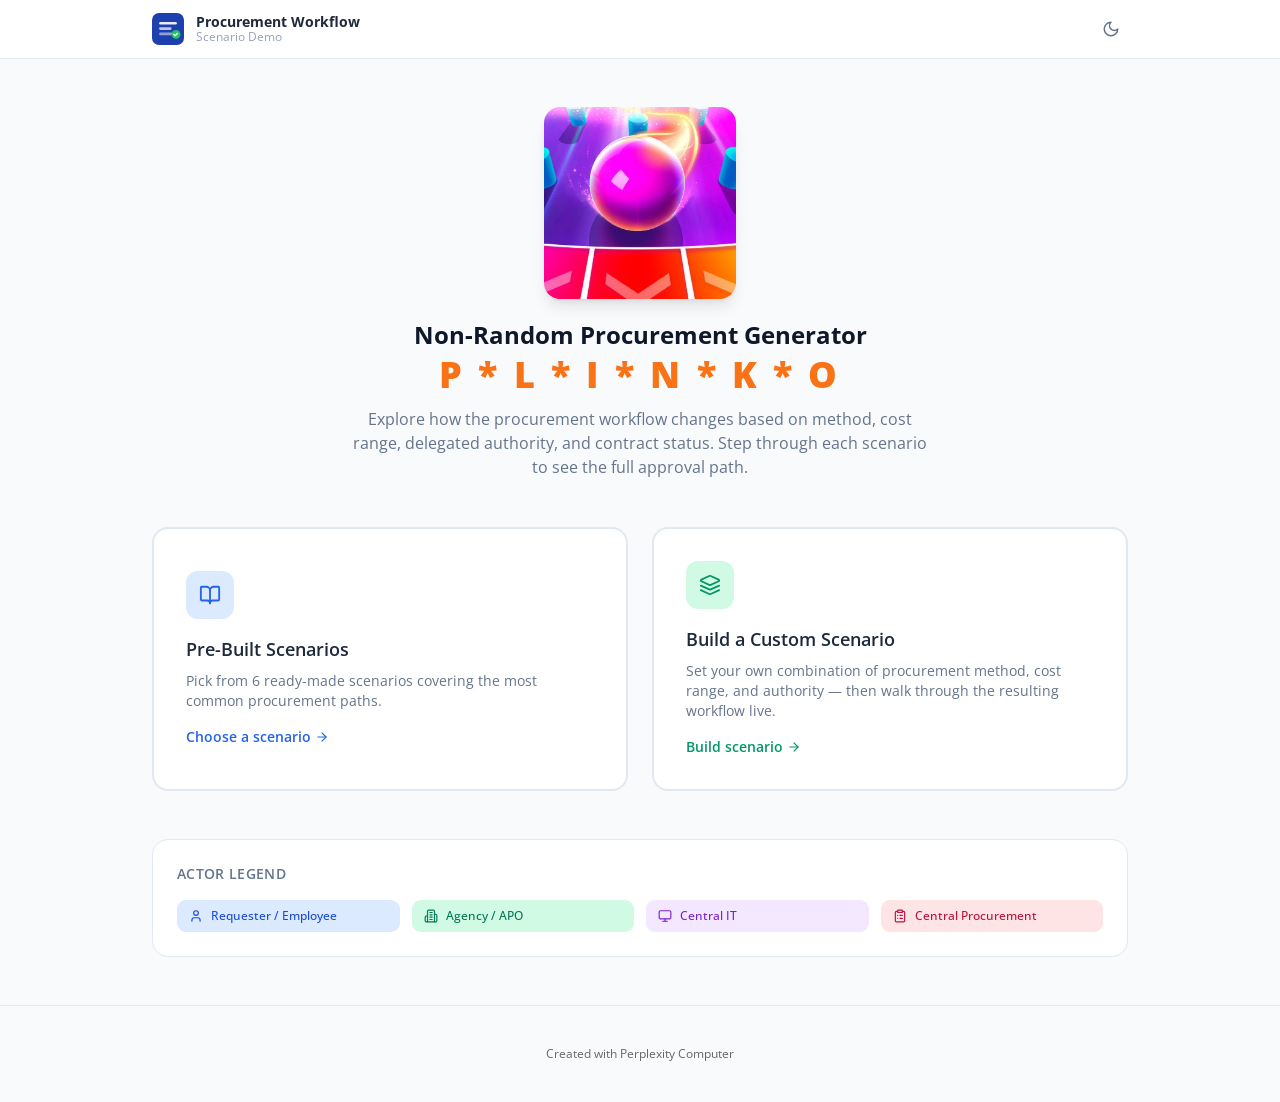
==== index.html @ 12ad8170 "Add files via upload" ====
<!DOCTYPE html>
<html lang="en">
  <head>
    <!--
       ______                            __
      / ____/___  ____ ___  ____  __  __/ /____  _____
     / /   / __ \/ __ `__ \/ __ \/ / / / __/ _ \/ ___/
    / /___/ /_/ / / / / / / /_/ / /_/ / /_/  __/ /
    \____/\____/_/ /_/ /_/ .___/\__,_/\__/\___/_/
                        /_/
            Created with Perplexity Computer
            https://www.perplexity.ai/computer
    -->
    <meta name="generator" content="Perplexity Computer">
    <meta name="author" content="Perplexity Computer">
    <meta property="og:see_also" content="https://www.perplexity.ai/computer">
    <link rel="author" href="https://www.perplexity.ai/computer">
    <meta charset="UTF-8" />
    <meta name="viewport" content="width=device-width, initial-scale=1.0, maximum-scale=1" />
    <link rel="icon" type="image/png" href="/favicon.png" />
    <link rel="preconnect" href="https://fonts.googleapis.com">
    <link rel="preconnect" href="https://fonts.gstatic.com" crossorigin>
    <link href="https://fonts.googleapis.com/css2?family=Architects+Daughter&family=DM+Sans:ital,opsz,wght@0,9..40,100..1000;1,9..40,100..1000&family=Fira+Code:wght@300..700&family=Geist+Mono:wght@100..900&family=Geist:wght@100..900&family=IBM+Plex+Mono:ital,wght@0,100;0,200;0,300;0,400;0,500;0,600;0,700;1,100;1,200;1,300;1,400;1,500;1,600;1,700&family=IBM+Plex+Sans:ital,wght@0,100..700;1,100..700&family=Inter:ital,opsz,wght@0,14..32,100..900;1,14..32,100..900&family=JetBrains+Mono:ital,wght@0,100..800;1,100..800&family=Libre+Baskerville:ital,wght@0,400;0,700;1,400&family=Lora:ital,wght@0,400..700;1,400..700&family=Merriweather:ital,opsz,wght@0,18..144,300..900;1,18..144,300..900&family=Montserrat:ital,wght@0,100..900;1,100..900&family=Open+Sans:ital,wght@0,300..800;1,300..800&family=Outfit:wght@100..900&family=Oxanium:wght@200..800&family=Playfair+Display:ital,wght@0,400..900;1,400..900&family=Plus+Jakarta+Sans:ital,wght@0,200..800;1,200..800&family=Poppins:ital,wght@0,100;0,200;0,300;0,400;0,500;0,600;0,700;0,800;0,900;1,100;1,200;1,300;1,400;1,500;1,600;1,700;1,800;1,900&family=Roboto+Mono:ital,wght@0,100..700;1,100..700&family=Roboto:ital,wght@0,100..900;1,100..900&family=Source+Code+Pro:ital,wght@0,200..900;1,200..900&family=Source+Serif+4:ital,opsz,wght@0,8..60,200..900;1,8..60,200..900&family=Space+Grotesk:wght@300..700&family=Space+Mono:ital,wght@0,400;0,700;1,400;1,700&display=swap" rel="stylesheet">
    <script type="module" crossorigin src="./assets/index-By8QN5L9.js"></script>
    <link rel="stylesheet" crossorigin href="./assets/index-DqCkwF7B.css">
  </head>
  <body>
    <div id="root"></div>
  </body>
</html>
---- assets/index-DqCkwF7B.css ----
*,:before,:after{--tw-border-spacing-x: 0;--tw-border-spacing-y: 0;--tw-translate-x: 0;--tw-translate-y: 0;--tw-rotate: 0;--tw-skew-x: 0;--tw-skew-y: 0;--tw-scale-x: 1;--tw-scale-y: 1;--tw-pan-x: ;--tw-pan-y: ;--tw-pinch-zoom: ;--tw-scroll-snap-strictness: proximity;--tw-gradient-from-position: ;--tw-gradient-via-position: ;--tw-gradient-to-position: ;--tw-ordinal: ;--tw-slashed-zero: ;--tw-numeric-figure: ;--tw-numeric-spacing: ;--tw-numeric-fraction: ;--tw-ring-inset: ;--tw-ring-offset-width: 0px;--tw-ring-offset-color: #fff;--tw-ring-color: rgb(59 130 246 / .5);--tw-ring-offset-shadow: 0 0 #0000;--tw-ring-shadow: 0 0 #0000;--tw-shadow: 0 0 #0000;--tw-shadow-colored: 0 0 #0000;--tw-blur: ;--tw-brightness: ;--tw-contrast: ;--tw-grayscale: ;--tw-hue-rotate: ;--tw-invert: ;--tw-saturate: ;--tw-sepia: ;--tw-drop-shadow: ;--tw-backdrop-blur: ;--tw-backdrop-brightness: ;--tw-backdrop-contrast: ;--tw-backdrop-grayscale: ;--tw-backdrop-hue-rotate: ;--tw-backdrop-invert: ;--tw-backdrop-opacity: ;--tw-backdrop-saturate: ;--tw-backdrop-sepia: ;--tw-contain-size: ;--tw-contain-layout: ;--tw-contain-paint: ;--tw-contain-style: }::backdrop{--tw-border-spacing-x: 0;--tw-border-spacing-y: 0;--tw-translate-x: 0;--tw-translate-y: 0;--tw-rotate: 0;--tw-skew-x: 0;--tw-skew-y: 0;--tw-scale-x: 1;--tw-scale-y: 1;--tw-pan-x: ;--tw-pan-y: ;--tw-pinch-zoom: ;--tw-scroll-snap-strictness: proximity;--tw-gradient-from-position: ;--tw-gradient-via-position: ;--tw-gradient-to-position: ;--tw-ordinal: ;--tw-slashed-zero: ;--tw-numeric-figure: ;--tw-numeric-spacing: ;--tw-numeric-fraction: ;--tw-ring-inset: ;--tw-ring-offset-width: 0px;--tw-ring-offset-color: #fff;--tw-ring-color: rgb(59 130 246 / .5);--tw-ring-offset-shadow: 0 0 #0000;--tw-ring-shadow: 0 0 #0000;--tw-shadow: 0 0 #0000;--tw-shadow-colored: 0 0 #0000;--tw-blur: ;--tw-brightness: ;--tw-contrast: ;--tw-grayscale: ;--tw-hue-rotate: ;--tw-invert: ;--tw-saturate: ;--tw-sepia: ;--tw-drop-shadow: ;--tw-backdrop-blur: ;--tw-backdrop-brightness: ;--tw-backdrop-contrast: ;--tw-backdrop-grayscale: ;--tw-backdrop-hue-rotate: ;--tw-backdrop-invert: ;--tw-backdrop-opacity: ;--tw-backdrop-saturate: ;--tw-backdrop-sepia: ;--tw-contain-size: ;--tw-contain-layout: ;--tw-contain-paint: ;--tw-contain-style: }*,:before,:after{box-sizing:border-box;border-width:0;border-style:solid;border-color:#e5e7eb}:before,:after{--tw-content: ""}html,:host{line-height:1.5;-webkit-text-size-adjust:100%;-moz-tab-size:4;-o-tab-size:4;tab-size:4;font-family:var(--font-sans);font-feature-settings:normal;font-variation-settings:normal;-webkit-tap-highlight-color:transparent}body{margin:0;line-height:inherit}hr{height:0;color:inherit;border-top-width:1px}abbr:where([title]){-webkit-text-decoration:underline dotted;text-decoration:underline dotted}h1,h2,h3,h4,h5,h6{font-size:inherit;font-weight:inherit}a{color:inherit;text-decoration:inherit}b,strong{font-weight:bolder}code,kbd,samp,pre{font-family:var(--font-mono);font-feature-settings:normal;font-variation-settings:normal;font-size:1em}small{font-size:80%}sub,sup{font-size:75%;line-height:0;position:relative;vertical-align:baseline}sub{bottom:-.25em}sup{top:-.5em}table{text-indent:0;border-color:inherit;border-collapse:collapse}button,input,optgroup,select,textarea{font-family:inherit;font-feature-settings:inherit;font-variation-settings:inherit;font-size:100%;font-weight:inherit;line-height:inherit;letter-spacing:inherit;color:inherit;margin:0;padding:0}button,select{text-transform:none}button,input:where([type=button]),input:where([type=reset]),input:where([type=submit]){-webkit-appearance:button;background-color:transparent;background-image:none}:-moz-focusring{outline:auto}:-moz-ui-invalid{box-shadow:none}progress{vertical-align:baseline}::-webkit-inner-spin-button,::-webkit-outer-spin-button{height:auto}[type=search]{-webkit-appearance:textfield;outline-offset:-2px}::-webkit-search-decoration{-webkit-appearance:none}::-webkit-file-upload-button{-webkit-appearance:button;font:inherit}summary{display:list-item}blockquote,dl,dd,h1,h2,h3,h4,h5,h6,hr,figure,p,pre{margin:0}fieldset{margin:0;padding:0}legend{padding:0}ol,ul,menu{list-style:none;margin:0;padding:0}dialog{padding:0}textarea{resize:vertical}input::-moz-placeholder,textarea::-moz-placeholder{opacity:1;color:#9ca3af}input::placeholder,textarea::placeholder{opacity:1;color:#9ca3af}button,[role=button]{cursor:pointer}:disabled{cursor:default}img,svg,video,canvas,audio,iframe,embed,object{display:block;vertical-align:middle}img,video{max-width:100%;height:auto}[hidden]:where(:not([hidden=until-found])){display:none}*{--tw-border-opacity: 1;border-color:hsl(var(--border) / var(--tw-border-opacity, 1))}body{--tw-bg-opacity: 1;background-color:hsl(var(--background) / var(--tw-bg-opacity, 1));font-family:var(--font-sans);--tw-text-opacity: 1;color:hsl(var(--foreground) / var(--tw-text-opacity, 1));-webkit-font-smoothing:antialiased;-moz-osx-font-smoothing:grayscale}.sr-only{position:absolute;width:1px;height:1px;padding:0;margin:-1px;overflow:hidden;clip:rect(0,0,0,0);white-space:nowrap;border-width:0}.pointer-events-none{pointer-events:none}.pointer-events-auto{pointer-events:auto}.visible{visibility:visible}.invisible{visibility:hidden}.fixed{position:fixed}.absolute{position:absolute}.relative{position:relative}.sticky{position:sticky}.inset-0{inset:0}.inset-x-0{left:0;right:0}.inset-y-0{top:0;bottom:0}.-bottom-12{bottom:-3rem}.-bottom-4{bottom:-1rem}.-left-12{left:-3rem}.-right-12{right:-3rem}.-top-12{top:-3rem}.bottom-0{bottom:0}.left-0{left:0}.left-1{left:.25rem}.left-1\/2{left:50%}.left-2{left:.5rem}.left-7{left:1.75rem}.left-\[50\%\]{left:50%}.right-0{right:0}.right-1{right:.25rem}.right-2{right:.5rem}.right-3{right:.75rem}.right-4{right:1rem}.top-0{top:0}.top-1\.5{top:.375rem}.top-1\/2{top:50%}.top-2{top:.5rem}.top-3\.5{top:.875rem}.top-4{top:1rem}.top-\[1px\]{top:1px}.top-\[50\%\]{top:50%}.top-\[60\%\]{top:60%}.top-full{top:100%}.z-10{z-index:10}.z-20{z-index:20}.z-50{z-index:50}.z-\[100\]{z-index:100}.z-\[1\]{z-index:1}.-mx-1{margin-left:-.25rem;margin-right:-.25rem}.mx-2{margin-left:.5rem;margin-right:.5rem}.mx-3\.5{margin-left:.875rem;margin-right:.875rem}.mx-4{margin-left:1rem;margin-right:1rem}.mx-auto{margin-left:auto;margin-right:auto}.my-0\.5{margin-top:.125rem;margin-bottom:.125rem}.my-1{margin-top:.25rem;margin-bottom:.25rem}.-ml-4{margin-left:-1rem}.-mt-4{margin-top:-1rem}.mb-1{margin-bottom:.25rem}.mb-1\.5{margin-bottom:.375rem}.mb-12{margin-bottom:3rem}.mb-2{margin-bottom:.5rem}.mb-3{margin-bottom:.75rem}.mb-4{margin-bottom:1rem}.mb-5{margin-bottom:1.25rem}.mb-8{margin-bottom:2rem}.ml-1{margin-left:.25rem}.ml-auto{margin-left:auto}.mr-2{margin-right:.5rem}.mt-0\.5{margin-top:.125rem}.mt-1{margin-top:.25rem}.mt-1\.5{margin-top:.375rem}.mt-12{margin-top:3rem}.mt-2{margin-top:.5rem}.mt-24{margin-top:6rem}.mt-4{margin-top:1rem}.mt-5{margin-top:1.25rem}.mt-6{margin-top:1.5rem}.mt-auto{margin-top:auto}.block{display:block}.flex{display:flex}.inline-flex{display:inline-flex}.table{display:table}.grid{display:grid}.hidden{display:none}.aspect-square{aspect-ratio:1 / 1}.aspect-video{aspect-ratio:16 / 9}.size-4{width:1rem;height:1rem}.h-1\.5{height:.375rem}.h-10{height:2.5rem}.h-11{height:2.75rem}.h-12{height:3rem}.h-2{height:.5rem}.h-2\.5{height:.625rem}.h-3{height:.75rem}.h-3\.5{height:.875rem}.h-4{height:1rem}.h-48{height:12rem}.h-5{height:1.25rem}.h-6{height:1.5rem}.h-7{height:1.75rem}.h-8{height:2rem}.h-9{height:2.25rem}.h-\[1px\]{height:1px}.h-\[var\(--radix-navigation-menu-viewport-height\)\]{height:var(--radix-navigation-menu-viewport-height)}.h-\[var\(--radix-select-trigger-height\)\]{height:var(--radix-select-trigger-height)}.h-auto{height:auto}.h-full{height:100%}.h-px{height:1px}.h-svh{height:100svh}.max-h-\[--radix-context-menu-content-available-height\]{max-height:var(--radix-context-menu-content-available-height)}.max-h-\[--radix-select-content-available-height\]{max-height:var(--radix-select-content-available-height)}.max-h-\[300px\]{max-height:300px}.max-h-\[var\(--radix-dropdown-menu-content-available-height\)\]{max-height:var(--radix-dropdown-menu-content-available-height)}.max-h-screen{max-height:100vh}.min-h-0{min-height:0px}.min-h-10{min-height:2.5rem}.min-h-8{min-height:2rem}.min-h-9{min-height:2.25rem}.min-h-\[80px\]{min-height:80px}.min-h-screen{min-height:100vh}.min-h-svh{min-height:100svh}.w-0{width:0px}.w-0\.5{width:.125rem}.w-1{width:.25rem}.w-10{width:2.5rem}.w-11{width:2.75rem}.w-12{width:3rem}.w-2{width:.5rem}.w-2\.5{width:.625rem}.w-3{width:.75rem}.w-3\.5{width:.875rem}.w-3\/4{width:75%}.w-4{width:1rem}.w-48{width:12rem}.w-5{width:1.25rem}.w-6{width:1.5rem}.w-64{width:16rem}.w-7{width:1.75rem}.w-72{width:18rem}.w-8{width:2rem}.w-9{width:2.25rem}.w-\[100px\]{width:100px}.w-\[1px\]{width:1px}.w-\[var\(--sidebar-width\)\]{width:var(--sidebar-width)}.w-auto{width:auto}.w-full{width:100%}.w-max{width:-moz-max-content;width:max-content}.w-px{width:1px}.min-w-0{min-width:0px}.min-w-10{min-width:2.5rem}.min-w-11{min-width:2.75rem}.min-w-5{min-width:1.25rem}.min-w-9{min-width:2.25rem}.min-w-\[12rem\]{min-width:12rem}.min-w-\[8rem\]{min-width:8rem}.min-w-\[var\(--radix-select-trigger-width\)\]{min-width:var(--radix-select-trigger-width)}.max-w-5xl{max-width:64rem}.max-w-\[var\(--skeleton-width\)\]{max-width:var(--skeleton-width)}.max-w-lg{max-width:32rem}.max-w-max{max-width:-moz-max-content;max-width:max-content}.max-w-md{max-width:28rem}.max-w-xl{max-width:36rem}.flex-1{flex:1 1 0%}.flex-shrink-0,.shrink-0{flex-shrink:0}.grow{flex-grow:1}.grow-0{flex-grow:0}.basis-full{flex-basis:100%}.caption-bottom{caption-side:bottom}.border-collapse{border-collapse:collapse}.origin-\[--radix-context-menu-content-transform-origin\]{transform-origin:var(--radix-context-menu-content-transform-origin)}.origin-\[--radix-dropdown-menu-content-transform-origin\]{transform-origin:var(--radix-dropdown-menu-content-transform-origin)}.origin-\[--radix-hover-card-content-transform-origin\]{transform-origin:var(--radix-hover-card-content-transform-origin)}.origin-\[--radix-menubar-content-transform-origin\]{transform-origin:var(--radix-menubar-content-transform-origin)}.origin-\[--radix-popover-content-transform-origin\]{transform-origin:var(--radix-popover-content-transform-origin)}.origin-\[--radix-select-content-transform-origin\]{transform-origin:var(--radix-select-content-transform-origin)}.origin-\[--radix-tooltip-content-transform-origin\]{transform-origin:var(--radix-tooltip-content-transform-origin)}.-translate-x-1\/2{--tw-translate-x: -50%;transform:translate(var(--tw-translate-x),var(--tw-translate-y)) rotate(var(--tw-rotate)) skew(var(--tw-skew-x)) skewY(var(--tw-skew-y)) scaleX(var(--tw-scale-x)) scaleY(var(--tw-scale-y))}.-translate-x-px{--tw-translate-x: -1px;transform:translate(var(--tw-translate-x),var(--tw-translate-y)) rotate(var(--tw-rotate)) skew(var(--tw-skew-x)) skewY(var(--tw-skew-y)) scaleX(var(--tw-scale-x)) scaleY(var(--tw-scale-y))}.-translate-y-1\/2{--tw-translate-y: -50%;transform:translate(var(--tw-translate-x),var(--tw-translate-y)) rotate(var(--tw-rotate)) skew(var(--tw-skew-x)) skewY(var(--tw-skew-y)) scaleX(var(--tw-scale-x)) scaleY(var(--tw-scale-y))}.translate-x-\[-50\%\]{--tw-translate-x: -50%;transform:translate(var(--tw-translate-x),var(--tw-translate-y)) rotate(var(--tw-rotate)) skew(var(--tw-skew-x)) skewY(var(--tw-skew-y)) scaleX(var(--tw-scale-x)) scaleY(var(--tw-scale-y))}.translate-x-px{--tw-translate-x: 1px;transform:translate(var(--tw-translate-x),var(--tw-translate-y)) rotate(var(--tw-rotate)) skew(var(--tw-skew-x)) skewY(var(--tw-skew-y)) scaleX(var(--tw-scale-x)) scaleY(var(--tw-scale-y))}.translate-y-\[-50\%\]{--tw-translate-y: -50%;transform:translate(var(--tw-translate-x),var(--tw-translate-y)) rotate(var(--tw-rotate)) skew(var(--tw-skew-x)) skewY(var(--tw-skew-y)) scaleX(var(--tw-scale-x)) scaleY(var(--tw-scale-y))}.rotate-45{--tw-rotate: 45deg;transform:translate(var(--tw-translate-x),var(--tw-translate-y)) rotate(var(--tw-rotate)) skew(var(--tw-skew-x)) skewY(var(--tw-skew-y)) scaleX(var(--tw-scale-x)) scaleY(var(--tw-scale-y))}.rotate-90{--tw-rotate: 90deg;transform:translate(var(--tw-translate-x),var(--tw-translate-y)) rotate(var(--tw-rotate)) skew(var(--tw-skew-x)) skewY(var(--tw-skew-y)) scaleX(var(--tw-scale-x)) scaleY(var(--tw-scale-y))}.scale-\[1\.01\]{--tw-scale-x: 1.01;--tw-scale-y: 1.01;transform:translate(var(--tw-translate-x),var(--tw-translate-y)) rotate(var(--tw-rotate)) skew(var(--tw-skew-x)) skewY(var(--tw-skew-y)) scaleX(var(--tw-scale-x)) scaleY(var(--tw-scale-y))}.transform{transform:translate(var(--tw-translate-x),var(--tw-translate-y)) rotate(var(--tw-rotate)) skew(var(--tw-skew-x)) skewY(var(--tw-skew-y)) scaleX(var(--tw-scale-x)) scaleY(var(--tw-scale-y))}@keyframes pulse{50%{opacity:.5}}.animate-pulse{animation:pulse 2s cubic-bezier(.4,0,.6,1) infinite}.cursor-default{cursor:default}.cursor-pointer{cursor:pointer}.touch-none{touch-action:none}.select-none{-webkit-user-select:none;-moz-user-select:none;user-select:none}.list-none{list-style-type:none}.grid-cols-2{grid-template-columns:repeat(2,minmax(0,1fr))}.flex-row{flex-direction:row}.flex-col{flex-direction:column}.flex-col-reverse{flex-direction:column-reverse}.flex-wrap{flex-wrap:wrap}.items-start{align-items:flex-start}.items-end{align-items:flex-end}.items-center{align-items:center}.items-stretch{align-items:stretch}.justify-center{justify-content:center}.justify-between{justify-content:space-between}.gap-1{gap:.25rem}.gap-1\.5{gap:.375rem}.gap-2{gap:.5rem}.gap-3{gap:.75rem}.gap-4{gap:1rem}.gap-6{gap:1.5rem}.gap-8{gap:2rem}.space-x-1>:not([hidden])~:not([hidden]){--tw-space-x-reverse: 0;margin-right:calc(.25rem * var(--tw-space-x-reverse));margin-left:calc(.25rem * calc(1 - var(--tw-space-x-reverse)))}.space-x-4>:not([hidden])~:not([hidden]){--tw-space-x-reverse: 0;margin-right:calc(1rem * var(--tw-space-x-reverse));margin-left:calc(1rem * calc(1 - var(--tw-space-x-reverse)))}.space-y-1>:not([hidden])~:not([hidden]){--tw-space-y-reverse: 0;margin-top:calc(.25rem * calc(1 - var(--tw-space-y-reverse)));margin-bottom:calc(.25rem * var(--tw-space-y-reverse))}.space-y-1\.5>:not([hidden])~:not([hidden]){--tw-space-y-reverse: 0;margin-top:calc(.375rem * calc(1 - var(--tw-space-y-reverse)));margin-bottom:calc(.375rem * var(--tw-space-y-reverse))}.space-y-2>:not([hidden])~:not([hidden]){--tw-space-y-reverse: 0;margin-top:calc(.5rem * calc(1 - var(--tw-space-y-reverse)));margin-bottom:calc(.5rem * var(--tw-space-y-reverse))}.space-y-3>:not([hidden])~:not([hidden]){--tw-space-y-reverse: 0;margin-top:calc(.75rem * calc(1 - var(--tw-space-y-reverse)));margin-bottom:calc(.75rem * var(--tw-space-y-reverse))}.space-y-4>:not([hidden])~:not([hidden]){--tw-space-y-reverse: 0;margin-top:calc(1rem * calc(1 - var(--tw-space-y-reverse)));margin-bottom:calc(1rem * var(--tw-space-y-reverse))}.overflow-auto{overflow:auto}.overflow-hidden{overflow:hidden}.overflow-y-auto{overflow-y:auto}.overflow-x-hidden{overflow-x:hidden}.truncate{overflow:hidden;text-overflow:ellipsis;white-space:nowrap}.whitespace-nowrap{white-space:nowrap}.whitespace-pre-line{white-space:pre-line}.break-words{overflow-wrap:break-word}.rounded{border-radius:.25rem}.rounded-2xl{border-radius:1rem}.rounded-\[2px\]{border-radius:2px}.rounded-\[inherit\]{border-radius:inherit}.rounded-full{border-radius:9999px}.rounded-lg{border-radius:.5625rem}.rounded-md{border-radius:.375rem}.rounded-sm{border-radius:.1875rem}.rounded-xl{border-radius:.75rem}.rounded-t-\[10px\]{border-top-left-radius:10px;border-top-right-radius:10px}.rounded-tl-sm{border-top-left-radius:.1875rem}.border{border-width:1px}.border-2{border-width:2px}.border-\[1\.5px\]{border-width:1.5px}.border-y{border-top-width:1px;border-bottom-width:1px}.border-b{border-bottom-width:1px}.border-l{border-left-width:1px}.border-r{border-right-width:1px}.border-t{border-top-width:1px}.border-dashed{border-style:dashed}.border-\[--color-border\]{border-color:var(--color-border)}.border-amber-200{--tw-border-opacity: 1;border-color:rgb(253 230 138 / var(--tw-border-opacity, 1))}.border-blue-300{--tw-border-opacity: 1;border-color:rgb(147 197 253 / var(--tw-border-opacity, 1))}.border-border\/50{border-color:hsl(var(--border) / .5)}.border-card-border{--tw-border-opacity: 1;border-color:hsl(var(--card-border) / var(--tw-border-opacity, 1))}.border-destructive{--tw-border-opacity: 1;border-color:hsl(var(--destructive) / var(--tw-border-opacity, 1))}.border-destructive-border{border-color:var(--destructive-border)}.border-destructive\/50{border-color:hsl(var(--destructive) / .5)}.border-emerald-200{--tw-border-opacity: 1;border-color:rgb(167 243 208 / var(--tw-border-opacity, 1))}.border-emerald-300{--tw-border-opacity: 1;border-color:rgb(110 231 183 / var(--tw-border-opacity, 1))}.border-input{--tw-border-opacity: 1;border-color:hsl(var(--input) / var(--tw-border-opacity, 1))}.border-primary{--tw-border-opacity: 1;border-color:hsl(var(--primary) / var(--tw-border-opacity, 1))}.border-primary-border{border-color:var(--primary-border)}.border-purple-300{--tw-border-opacity: 1;border-color:rgb(216 180 254 / var(--tw-border-opacity, 1))}.border-rose-200{--tw-border-opacity: 1;border-color:rgb(254 205 211 / var(--tw-border-opacity, 1))}.border-rose-300{--tw-border-opacity: 1;border-color:rgb(253 164 175 / var(--tw-border-opacity, 1))}.border-secondary-border{border-color:var(--secondary-border)}.border-sidebar-border{--tw-border-opacity: 1;border-color:hsl(var(--sidebar-border) / var(--tw-border-opacity, 1))}.border-slate-200{--tw-border-opacity: 1;border-color:rgb(226 232 240 / var(--tw-border-opacity, 1))}.border-slate-300{--tw-border-opacity: 1;border-color:rgb(203 213 225 / var(--tw-border-opacity, 1))}.border-transparent{border-color:transparent}.border-l-transparent{border-left-color:transparent}.border-t-transparent{border-top-color:transparent}.bg-\[--color-bg\]{background-color:var(--color-bg)}.bg-accent{--tw-bg-opacity: 1;background-color:hsl(var(--accent) / var(--tw-bg-opacity, 1))}.bg-amber-50{--tw-bg-opacity: 1;background-color:rgb(255 251 235 / var(--tw-bg-opacity, 1))}.bg-background{--tw-bg-opacity: 1;background-color:hsl(var(--background) / var(--tw-bg-opacity, 1))}.bg-black\/80{background-color:#000c}.bg-blue-100{--tw-bg-opacity: 1;background-color:rgb(219 234 254 / var(--tw-bg-opacity, 1))}.bg-blue-500{--tw-bg-opacity: 1;background-color:rgb(59 130 246 / var(--tw-bg-opacity, 1))}.bg-blue-600{--tw-bg-opacity: 1;background-color:rgb(37 99 235 / var(--tw-bg-opacity, 1))}.bg-border{--tw-bg-opacity: 1;background-color:hsl(var(--border) / var(--tw-bg-opacity, 1))}.bg-card{--tw-bg-opacity: 1;background-color:hsl(var(--card) / var(--tw-bg-opacity, 1))}.bg-destructive{--tw-bg-opacity: 1;background-color:hsl(var(--destructive) / var(--tw-bg-opacity, 1))}.bg-emerald-100{--tw-bg-opacity: 1;background-color:rgb(209 250 229 / var(--tw-bg-opacity, 1))}.bg-emerald-50{--tw-bg-opacity: 1;background-color:rgb(236 253 245 / var(--tw-bg-opacity, 1))}.bg-emerald-500{--tw-bg-opacity: 1;background-color:rgb(16 185 129 / var(--tw-bg-opacity, 1))}.bg-emerald-600{--tw-bg-opacity: 1;background-color:rgb(5 150 105 / var(--tw-bg-opacity, 1))}.bg-foreground{--tw-bg-opacity: 1;background-color:hsl(var(--foreground) / var(--tw-bg-opacity, 1))}.bg-gray-50{--tw-bg-opacity: 1;background-color:rgb(249 250 251 / var(--tw-bg-opacity, 1))}.bg-muted{--tw-bg-opacity: 1;background-color:hsl(var(--muted) / var(--tw-bg-opacity, 1))}.bg-muted\/50{background-color:hsl(var(--muted) / .5)}.bg-popover{--tw-bg-opacity: 1;background-color:hsl(var(--popover) / var(--tw-bg-opacity, 1))}.bg-primary{--tw-bg-opacity: 1;background-color:hsl(var(--primary) / var(--tw-bg-opacity, 1))}.bg-purple-100{--tw-bg-opacity: 1;background-color:rgb(243 232 255 / var(--tw-bg-opacity, 1))}.bg-purple-600{--tw-bg-opacity: 1;background-color:rgb(147 51 234 / var(--tw-bg-opacity, 1))}.bg-rose-100{--tw-bg-opacity: 1;background-color:rgb(255 228 230 / var(--tw-bg-opacity, 1))}.bg-rose-50{--tw-bg-opacity: 1;background-color:rgb(255 241 242 / var(--tw-bg-opacity, 1))}.bg-rose-600{--tw-bg-opacity: 1;background-color:rgb(225 29 72 / var(--tw-bg-opacity, 1))}.bg-secondary{--tw-bg-opacity: 1;background-color:hsl(var(--secondary) / var(--tw-bg-opacity, 1))}.bg-sidebar{--tw-bg-opacity: 1;background-color:hsl(var(--sidebar) / var(--tw-bg-opacity, 1))}.bg-sidebar-border{--tw-bg-opacity: 1;background-color:hsl(var(--sidebar-border) / var(--tw-bg-opacity, 1))}.bg-slate-100{--tw-bg-opacity: 1;background-color:rgb(241 245 249 / var(--tw-bg-opacity, 1))}.bg-slate-200{--tw-bg-opacity: 1;background-color:rgb(226 232 240 / var(--tw-bg-opacity, 1))}.bg-slate-300{--tw-bg-opacity: 1;background-color:rgb(203 213 225 / var(--tw-bg-opacity, 1))}.bg-slate-50{--tw-bg-opacity: 1;background-color:rgb(248 250 252 / var(--tw-bg-opacity, 1))}.bg-slate-500{--tw-bg-opacity: 1;background-color:rgb(100 116 139 / var(--tw-bg-opacity, 1))}.bg-slate-600{--tw-bg-opacity: 1;background-color:rgb(71 85 105 / var(--tw-bg-opacity, 1))}.bg-transparent{background-color:transparent}.bg-white{--tw-bg-opacity: 1;background-color:rgb(255 255 255 / var(--tw-bg-opacity, 1))}.bg-white\/90{background-color:#ffffffe6}.fill-current{fill:currentColor}.object-cover{-o-object-fit:cover;object-fit:cover}.p-0{padding:0}.p-1{padding:.25rem}.p-2{padding:.5rem}.p-3{padding:.75rem}.p-4{padding:1rem}.p-5{padding:1.25rem}.p-6{padding:1.5rem}.p-8{padding:2rem}.p-\[1px\]{padding:1px}.px-1{padding-left:.25rem;padding-right:.25rem}.px-2{padding-left:.5rem;padding-right:.5rem}.px-2\.5{padding-left:.625rem;padding-right:.625rem}.px-3{padding-left:.75rem;padding-right:.75rem}.px-4{padding-left:1rem;padding-right:1rem}.px-5{padding-left:1.25rem;padding-right:1.25rem}.px-6{padding-left:1.5rem;padding-right:1.5rem}.px-8{padding-left:2rem;padding-right:2rem}.py-0\.5{padding-top:.125rem;padding-bottom:.125rem}.py-1{padding-top:.25rem;padding-bottom:.25rem}.py-1\.5{padding-top:.375rem;padding-bottom:.375rem}.py-10{padding-top:2.5rem;padding-bottom:2.5rem}.py-12{padding-top:3rem;padding-bottom:3rem}.py-2{padding-top:.5rem;padding-bottom:.5rem}.py-2\.5{padding-top:.625rem;padding-bottom:.625rem}.py-3{padding-top:.75rem;padding-bottom:.75rem}.py-4{padding-top:1rem;padding-bottom:1rem}.py-6{padding-top:1.5rem;padding-bottom:1.5rem}.py-8{padding-top:2rem;padding-bottom:2rem}.pb-3{padding-bottom:.75rem}.pb-4{padding-bottom:1rem}.pl-2\.5{padding-left:.625rem}.pl-4{padding-left:1rem}.pl-8{padding-left:2rem}.pr-2{padding-right:.5rem}.pr-2\.5{padding-right:.625rem}.pr-8{padding-right:2rem}.pt-0{padding-top:0}.pt-1{padding-top:.25rem}.pt-3{padding-top:.75rem}.pt-4{padding-top:1rem}.pt-6{padding-top:1.5rem}.text-left{text-align:left}.text-center{text-align:center}.text-right{text-align:right}.align-middle{vertical-align:middle}.font-mono{font-family:var(--font-mono)}.text-2xl{font-size:1.5rem;line-height:2rem}.text-4xl{font-size:2.25rem;line-height:2.5rem}.text-\[0\.8rem\]{font-size:.8rem}.text-base{font-size:1rem;line-height:1.5rem}.text-lg{font-size:1.125rem;line-height:1.75rem}.text-sm{font-size:.875rem;line-height:1.25rem}.text-xl{font-size:1.25rem;line-height:1.75rem}.text-xs{font-size:.75rem;line-height:1rem}.font-black{font-weight:900}.font-bold{font-weight:700}.font-medium{font-weight:500}.font-normal{font-weight:400}.font-semibold{font-weight:600}.uppercase{text-transform:uppercase}.italic{font-style:italic}.tabular-nums{--tw-numeric-spacing: tabular-nums;font-variant-numeric:var(--tw-ordinal) var(--tw-slashed-zero) var(--tw-numeric-figure) var(--tw-numeric-spacing) var(--tw-numeric-fraction)}.leading-none{line-height:1}.leading-relaxed{line-height:1.625}.leading-snug{line-height:1.375}.tracking-tight{letter-spacing:-.025em}.tracking-wide{letter-spacing:.025em}.tracking-widest{letter-spacing:.1em}.text-accent-foreground{--tw-text-opacity: 1;color:hsl(var(--accent-foreground) / var(--tw-text-opacity, 1))}.text-amber-600{--tw-text-opacity: 1;color:rgb(217 119 6 / var(--tw-text-opacity, 1))}.text-amber-700{--tw-text-opacity: 1;color:rgb(180 83 9 / var(--tw-text-opacity, 1))}.text-blue-600{--tw-text-opacity: 1;color:rgb(37 99 235 / var(--tw-text-opacity, 1))}.text-blue-700{--tw-text-opacity: 1;color:rgb(29 78 216 / var(--tw-text-opacity, 1))}.text-card-foreground{--tw-text-opacity: 1;color:hsl(var(--card-foreground) / var(--tw-text-opacity, 1))}.text-current{color:currentColor}.text-destructive{--tw-text-opacity: 1;color:hsl(var(--destructive) / var(--tw-text-opacity, 1))}.text-destructive-foreground{--tw-text-opacity: 1;color:hsl(var(--destructive-foreground) / var(--tw-text-opacity, 1))}.text-emerald-500{--tw-text-opacity: 1;color:rgb(16 185 129 / var(--tw-text-opacity, 1))}.text-emerald-600{--tw-text-opacity: 1;color:rgb(5 150 105 / var(--tw-text-opacity, 1))}.text-emerald-700{--tw-text-opacity: 1;color:rgb(4 120 87 / var(--tw-text-opacity, 1))}.text-foreground{--tw-text-opacity: 1;color:hsl(var(--foreground) / var(--tw-text-opacity, 1))}.text-foreground\/50{color:hsl(var(--foreground) / .5)}.text-gray-600{--tw-text-opacity: 1;color:rgb(75 85 99 / var(--tw-text-opacity, 1))}.text-gray-900{--tw-text-opacity: 1;color:rgb(17 24 39 / var(--tw-text-opacity, 1))}.text-muted-foreground{--tw-text-opacity: 1;color:hsl(var(--muted-foreground) / var(--tw-text-opacity, 1))}.text-orange-500{--tw-text-opacity: 1;color:rgb(249 115 22 / var(--tw-text-opacity, 1))}.text-popover-foreground{--tw-text-opacity: 1;color:hsl(var(--popover-foreground) / var(--tw-text-opacity, 1))}.text-primary{--tw-text-opacity: 1;color:hsl(var(--primary) / var(--tw-text-opacity, 1))}.text-primary-foreground{--tw-text-opacity: 1;color:hsl(var(--primary-foreground) / var(--tw-text-opacity, 1))}.text-purple-700{--tw-text-opacity: 1;color:rgb(126 34 206 / var(--tw-text-opacity, 1))}.text-red-500{--tw-text-opacity: 1;color:rgb(239 68 68 / var(--tw-text-opacity, 1))}.text-rose-600{--tw-text-opacity: 1;color:rgb(225 29 72 / var(--tw-text-opacity, 1))}.text-rose-700{--tw-text-opacity: 1;color:rgb(190 18 60 / var(--tw-text-opacity, 1))}.text-secondary-foreground{--tw-text-opacity: 1;color:hsl(var(--secondary-foreground) / var(--tw-text-opacity, 1))}.text-sidebar-foreground{--tw-text-opacity: 1;color:hsl(var(--sidebar-foreground) / var(--tw-text-opacity, 1))}.text-sidebar-foreground\/70{color:hsl(var(--sidebar-foreground) / .7)}.text-slate-400{--tw-text-opacity: 1;color:rgb(148 163 184 / var(--tw-text-opacity, 1))}.text-slate-500{--tw-text-opacity: 1;color:rgb(100 116 139 / var(--tw-text-opacity, 1))}.text-slate-600{--tw-text-opacity: 1;color:rgb(71 85 105 / var(--tw-text-opacity, 1))}.text-slate-700{--tw-text-opacity: 1;color:rgb(51 65 85 / var(--tw-text-opacity, 1))}.text-slate-800{--tw-text-opacity: 1;color:rgb(30 41 59 / var(--tw-text-opacity, 1))}.text-slate-900{--tw-text-opacity: 1;color:rgb(15 23 42 / var(--tw-text-opacity, 1))}.text-white{--tw-text-opacity: 1;color:rgb(255 255 255 / var(--tw-text-opacity, 1))}.opacity-0{opacity:0}.opacity-50{opacity:.5}.opacity-60{opacity:.6}.opacity-70{opacity:.7}.opacity-90{opacity:.9}.shadow{--tw-shadow: 0 1px 3px 0 rgb(0 0 0 / .1), 0 1px 2px -1px rgb(0 0 0 / .1);--tw-shadow-colored: 0 1px 3px 0 var(--tw-shadow-color), 0 1px 2px -1px var(--tw-shadow-color);box-shadow:var(--tw-ring-offset-shadow, 0 0 #0000),var(--tw-ring-shadow, 0 0 #0000),var(--tw-shadow)}.shadow-\[0_0_0_1px_hsl\(var\(--sidebar-border\)\)\]{--tw-shadow: 0 0 0 1px hsl(var(--sidebar-border));--tw-shadow-colored: 0 0 0 1px var(--tw-shadow-color);box-shadow:var(--tw-ring-offset-shadow, 0 0 #0000),var(--tw-ring-shadow, 0 0 #0000),var(--tw-shadow)}.shadow-lg{--tw-shadow: 0 10px 15px -3px rgb(0 0 0 / .1), 0 4px 6px -4px rgb(0 0 0 / .1);--tw-shadow-colored: 0 10px 15px -3px var(--tw-shadow-color), 0 4px 6px -4px var(--tw-shadow-color);box-shadow:var(--tw-ring-offset-shadow, 0 0 #0000),var(--tw-ring-shadow, 0 0 #0000),var(--tw-shadow)}.shadow-md{--tw-shadow: 0 4px 6px -1px rgb(0 0 0 / .1), 0 2px 4px -2px rgb(0 0 0 / .1);--tw-shadow-colored: 0 4px 6px -1px var(--tw-shadow-color), 0 2px 4px -2px var(--tw-shadow-color);box-shadow:var(--tw-ring-offset-shadow, 0 0 #0000),var(--tw-ring-shadow, 0 0 #0000),var(--tw-shadow)}.shadow-none{--tw-shadow: 0 0 #0000;--tw-shadow-colored: 0 0 #0000;box-shadow:var(--tw-ring-offset-shadow, 0 0 #0000),var(--tw-ring-shadow, 0 0 #0000),var(--tw-shadow)}.shadow-sm{--tw-shadow: 0 1px 2px 0 rgb(0 0 0 / .05);--tw-shadow-colored: 0 1px 2px 0 var(--tw-shadow-color);box-shadow:var(--tw-ring-offset-shadow, 0 0 #0000),var(--tw-ring-shadow, 0 0 #0000),var(--tw-shadow)}.shadow-xl{--tw-shadow: 0 20px 25px -5px rgb(0 0 0 / .1), 0 8px 10px -6px rgb(0 0 0 / .1);--tw-shadow-colored: 0 20px 25px -5px var(--tw-shadow-color), 0 8px 10px -6px var(--tw-shadow-color);box-shadow:var(--tw-ring-offset-shadow, 0 0 #0000),var(--tw-ring-shadow, 0 0 #0000),var(--tw-shadow)}.outline-none{outline:2px solid transparent;outline-offset:2px}.outline{outline-style:solid}.outline-2{outline-width:2px}.outline-offset-2{outline-offset:2px}.outline-transparent{outline-color:transparent}.ring-0{--tw-ring-offset-shadow: var(--tw-ring-inset) 0 0 0 var(--tw-ring-offset-width) var(--tw-ring-offset-color);--tw-ring-shadow: var(--tw-ring-inset) 0 0 0 calc(0px + var(--tw-ring-offset-width)) var(--tw-ring-color);box-shadow:var(--tw-ring-offset-shadow),var(--tw-ring-shadow),var(--tw-shadow, 0 0 #0000)}.ring-2{--tw-ring-offset-shadow: var(--tw-ring-inset) 0 0 0 var(--tw-ring-offset-width) var(--tw-ring-offset-color);--tw-ring-shadow: var(--tw-ring-inset) 0 0 0 calc(2px + var(--tw-ring-offset-width)) var(--tw-ring-color);box-shadow:var(--tw-ring-offset-shadow),var(--tw-ring-shadow),var(--tw-shadow, 0 0 #0000)}.ring-ring{--tw-ring-opacity: 1;--tw-ring-color: hsl(var(--ring) / var(--tw-ring-opacity, 1))}.ring-sidebar-ring{--tw-ring-opacity: 1;--tw-ring-color: hsl(var(--sidebar-ring) / var(--tw-ring-opacity, 1))}.ring-offset-background{--tw-ring-offset-color: hsl(var(--background) / 1)}.filter{filter:var(--tw-blur) var(--tw-brightness) var(--tw-contrast) var(--tw-grayscale) var(--tw-hue-rotate) var(--tw-invert) var(--tw-saturate) var(--tw-sepia) var(--tw-drop-shadow)}.backdrop-blur{--tw-backdrop-blur: blur(8px);-webkit-backdrop-filter:var(--tw-backdrop-blur) var(--tw-backdrop-brightness) var(--tw-backdrop-contrast) var(--tw-backdrop-grayscale) var(--tw-backdrop-hue-rotate) var(--tw-backdrop-invert) var(--tw-backdrop-opacity) var(--tw-backdrop-saturate) var(--tw-backdrop-sepia);backdrop-filter:var(--tw-backdrop-blur) var(--tw-backdrop-brightness) var(--tw-backdrop-contrast) var(--tw-backdrop-grayscale) var(--tw-backdrop-hue-rotate) var(--tw-backdrop-invert) var(--tw-backdrop-opacity) var(--tw-backdrop-saturate) var(--tw-backdrop-sepia)}.transition{transition-property:color,background-color,border-color,text-decoration-color,fill,stroke,opacity,box-shadow,transform,filter,backdrop-filter;transition-timing-function:cubic-bezier(.4,0,.2,1);transition-duration:.15s}.transition-\[left\,right\,width\]{transition-property:left,right,width;transition-timing-function:cubic-bezier(.4,0,.2,1);transition-duration:.15s}.transition-\[margin\,opacity\]{transition-property:margin,opacity;transition-timing-function:cubic-bezier(.4,0,.2,1);transition-duration:.15s}.transition-\[width\,height\,padding\]{transition-property:width,height,padding;transition-timing-function:cubic-bezier(.4,0,.2,1);transition-duration:.15s}.transition-\[width\]{transition-property:width;transition-timing-function:cubic-bezier(.4,0,.2,1);transition-duration:.15s}.transition-all{transition-property:all;transition-timing-function:cubic-bezier(.4,0,.2,1);transition-duration:.15s}.transition-colors{transition-property:color,background-color,border-color,text-decoration-color,fill,stroke;transition-timing-function:cubic-bezier(.4,0,.2,1);transition-duration:.15s}.transition-opacity{transition-property:opacity;transition-timing-function:cubic-bezier(.4,0,.2,1);transition-duration:.15s}.transition-transform{transition-property:transform;transition-timing-function:cubic-bezier(.4,0,.2,1);transition-duration:.15s}.duration-1000{transition-duration:1s}.duration-200{transition-duration:.2s}.duration-300{transition-duration:.3s}.ease-in-out{transition-timing-function:cubic-bezier(.4,0,.2,1)}.ease-linear{transition-timing-function:linear}@keyframes enter{0%{opacity:var(--tw-enter-opacity, 1);transform:translate3d(var(--tw-enter-translate-x, 0),var(--tw-enter-translate-y, 0),0) scale3d(var(--tw-enter-scale, 1),var(--tw-enter-scale, 1),var(--tw-enter-scale, 1)) rotate(var(--tw-enter-rotate, 0))}}@keyframes exit{to{opacity:var(--tw-exit-opacity, 1);transform:translate3d(var(--tw-exit-translate-x, 0),var(--tw-exit-translate-y, 0),0) scale3d(var(--tw-exit-scale, 1),var(--tw-exit-scale, 1),var(--tw-exit-scale, 1)) rotate(var(--tw-exit-rotate, 0))}}.animate-in{animation-name:enter;animation-duration:.15s;--tw-enter-opacity: initial;--tw-enter-scale: initial;--tw-enter-rotate: initial;--tw-enter-translate-x: initial;--tw-enter-translate-y: initial}.fade-in-0{--tw-enter-opacity: 0}.fade-in-80{--tw-enter-opacity: .8}.zoom-in-95{--tw-enter-scale: .95}.duration-1000{animation-duration:1s}.duration-200{animation-duration:.2s}.duration-300{animation-duration:.3s}.ease-in-out{animation-timing-function:cubic-bezier(.4,0,.2,1)}.ease-linear{animation-timing-function:linear}input[type=search]::-webkit-search-cancel-button{display:none}[contenteditable][data-placeholder]:empty:before{content:attr(data-placeholder);color:hsl(var(--muted-foreground));pointer-events:none}.border.toggle-elevate:before{inset:-1px}.hover-elevate:not(.no-default-hover-elevate),.active-elevate:not(.no-default-active-elevate),.hover-elevate-2:not(.no-default-hover-elevate),.active-elevate-2:not(.no-default-active-elevate){position:relative;z-index:0}.hover-elevate:not(.no-default-hover-elevate):after,.active-elevate:not(.no-default-active-elevate):after,.hover-elevate-2:not(.no-default-hover-elevate):after,.active-elevate-2:not(.no-default-active-elevate):after{content:"";pointer-events:none;position:absolute;inset:0;border-radius:inherit;z-index:999}.hover-elevate:hover:not(.no-default-hover-elevate):after,.active-elevate:active:not(.no-default-active-elevate):after{background-color:var(--elevate-1)}.hover-elevate-2:hover:not(.no-default-hover-elevate):after,.active-elevate-2:active:not(.no-default-active-elevate):after{background-color:var(--elevate-2)}.border.hover-elevate:not(.no-hover-interaction-elevate):after,.border.active-elevate:not(.no-active-interaction-elevate):after,.border.hover-elevate-2:not(.no-hover-interaction-elevate):after,.border.active-elevate-2:not(.no-active-interaction-elevate):after{inset:-1px}.\[border-color\:var\(--badge-outline\)\]{border-color:var(--badge-outline)}.\[border-color\:var\(--button-outline\)\]{border-color:var(--button-outline)}:root{--button-outline: rgba(0,0,0, .1);--badge-outline: rgba(0,0,0, .05);--opaque-button-border-intensity: -8;--elevate-1: rgba(0,0,0, .03);--elevate-2: rgba(0,0,0, .08);--background: 0 0% 100%;--foreground: 0 0% 9%;--border: 0 0% 91%;--card: 0 0% 98%;--card-foreground: 0 0% 9%;--card-border: 0 0% 94%;--sidebar: 0 0% 96%;--sidebar-foreground: 0 0% 9%;--sidebar-border: 0 0% 92%;--sidebar-primary: 221 83% 53%;--sidebar-primary-foreground: 0 0% 98%;--sidebar-accent: 0 0% 89%;--sidebar-accent-foreground: 0 0% 9%;--sidebar-ring: 221 83% 53%;--popover: 0 0% 95%;--popover-foreground: 0 0% 9%;--popover-border: 0 0% 91%;--primary: 221 83% 53%;--primary-foreground: 0 0% 98%;--secondary: 0 0% 92%;--secondary-foreground: 0 0% 9%;--muted: 0 0% 93%;--muted-foreground: 0 0% 40%;--accent: 220 14% 92%;--accent-foreground: 0 0% 9%;--destructive: 0 84% 42%;--destructive-foreground: 0 0% 98%;--input: 0 0% 75%;--ring: 221 83% 53%;--chart-1: 221 83% 45%;--chart-2: 262 83% 48%;--chart-3: 173 58% 39%;--chart-4: 43 74% 49%;--chart-5: 27 87% 55%;--font-sans: Open Sans, sans-serif;--font-serif: Georgia, serif;--font-mono: Menlo, monospace;--radius: .5rem;--shadow-2xs: 0px 2px 0px 0px hsl(0 0% 0% / 0);--shadow-xs: 0px 2px 0px 0px hsl(0 0% 0% / 0);--shadow-sm: 0px 2px 0px 0px hsl(0 0% 0% / 0), 0px 1px 2px -1px hsl(0 0% 0% / 0);--shadow: 0px 2px 0px 0px hsl(0 0% 0% / 0), 0px 1px 2px -1px hsl(0 0% 0% / 0);--shadow-md: 0px 2px 0px 0px hsl(0 0% 0% / 0), 0px 2px 4px -1px hsl(0 0% 0% / 0);--shadow-lg: 0px 2px 0px 0px hsl(0 0% 0% / 0), 0px 4px 6px -1px hsl(0 0% 0% / 0);--shadow-xl: 0px 2px 0px 0px hsl(0 0% 0% / 0), 0px 8px 10px -1px hsl(0 0% 0% / 0);--shadow-2xl: 0px 2px 0px 0px hsl(0 0% 0% / 0);--tracking-normal: 0em;--spacing: .25rem;--sidebar-primary-border: hsl(var(--sidebar-primary));--sidebar-primary-border: hsl(from hsl(var(--sidebar-primary)) h s calc(l + var(--opaque-button-border-intensity)) / alpha);--sidebar-accent-border: hsl(var(--sidebar-accent));--sidebar-accent-border: hsl(from hsl(var(--sidebar-accent)) h s calc(l + var(--opaque-button-border-intensity)) / alpha);--primary-border: hsl(var(--primary));--primary-border: hsl(from hsl(var(--primary)) h s calc(l + var(--opaque-button-border-intensity)) / alpha);--secondary-border: hsl(var(--secondary));--secondary-border: hsl(from hsl(var(--secondary)) h s calc(l + var(--opaque-button-border-intensity)) / alpha);--muted-border: hsl(var(--muted));--muted-border: hsl(from hsl(var(--muted)) h s calc(l + var(--opaque-button-border-intensity)) / alpha);--accent-border: hsl(var(--accent));--accent-border: hsl(from hsl(var(--accent)) h s calc(l + var(--opaque-button-border-intensity)) / alpha);--destructive-border: hsl(var(--destructive));--destructive-border: hsl(from hsl(var(--destructive)) h s calc(l + var(--opaque-button-border-intensity)) / alpha)}.dark{--button-outline: rgba(255,255,255, .1);--badge-outline: rgba(255,255,255, .05);--opaque-button-border-intensity: 9;--elevate-1: rgba(255,255,255, .04);--elevate-2: rgba(255,255,255, .09);--background: 0 0% 7%;--foreground: 0 0% 98%;--border: 0 0% 16%;--card: 0 0% 9%;--card-foreground: 0 0% 98%;--card-border: 0 0% 13%;--sidebar: 0 0% 11%;--sidebar-foreground: 0 0% 98%;--sidebar-border: 0 0% 15%;--sidebar-primary: 221 83% 53%;--sidebar-primary-foreground: 0 0% 98%;--sidebar-accent: 0 0% 16%;--sidebar-accent-foreground: 0 0% 98%;--sidebar-ring: 221 83% 53%;--popover: 0 0% 13%;--popover-foreground: 0 0% 98%;--popover-border: 0 0% 17%;--primary: 221 83% 53%;--primary-foreground: 0 0% 98%;--secondary: 0 0% 18%;--secondary-foreground: 0 0% 98%;--muted: 0 0% 19%;--muted-foreground: 0 0% 65%;--accent: 220 9% 17%;--accent-foreground: 0 0% 98%;--destructive: 0 84% 42%;--destructive-foreground: 0 0% 98%;--input: 0 0% 30%;--ring: 221 83% 53%;--chart-1: 221 83% 65%;--chart-2: 262 83% 68%;--chart-3: 173 58% 55%;--chart-4: 43 74% 65%;--chart-5: 27 87% 65%;--shadow-2xs: 0px 2px 0px 0px hsl(0 0% 0% / 0);--shadow-xs: 0px 2px 0px 0px hsl(0 0% 0% / 0);--shadow-sm: 0px 2px 0px 0px hsl(0 0% 0% / 0), 0px 1px 2px -1px hsl(0 0% 0% / 0);--shadow: 0px 2px 0px 0px hsl(0 0% 0% / 0), 0px 1px 2px -1px hsl(0 0% 0% / 0);--shadow-md: 0px 2px 0px 0px hsl(0 0% 0% / 0), 0px 2px 4px -1px hsl(0 0% 0% / 0);--shadow-lg: 0px 2px 0px 0px hsl(0 0% 0% / 0), 0px 4px 6px -1px hsl(0 0% 0% / 0);--shadow-xl: 0px 2px 0px 0px hsl(0 0% 0% / 0), 0px 8px 10px -1px hsl(0 0% 0% / 0);--shadow-2xl: 0px 2px 0px 0px hsl(0 0% 0% / 0);--sidebar-primary-border: hsl(var(--sidebar-primary));--sidebar-primary-border: hsl(from hsl(var(--sidebar-primary)) h s calc(l + var(--opaque-button-border-intensity)) / alpha);--sidebar-accent-border: hsl(var(--sidebar-accent));--sidebar-accent-border: hsl(from hsl(var(--sidebar-accent)) h s calc(l + var(--opaque-button-border-intensity)) / alpha);--primary-border: hsl(var(--primary));--primary-border: hsl(from hsl(var(--primary)) h s calc(l + var(--opaque-button-border-intensity)) / alpha);--secondary-border: hsl(var(--secondary));--secondary-border: hsl(from hsl(var(--secondary)) h s calc(l + var(--opaque-button-border-intensity)) / alpha);--muted-border: hsl(var(--muted));--muted-border: hsl(from hsl(var(--muted)) h s calc(l + var(--opaque-button-border-intensity)) / alpha);--accent-border: hsl(var(--accent));--accent-border: hsl(from hsl(var(--accent)) h s calc(l + var(--opaque-button-border-intensity)) / alpha);--destructive-border: hsl(var(--destructive));--destructive-border: hsl(from hsl(var(--destructive)) h s calc(l + var(--opaque-button-border-intensity)) / alpha)}.file\:border-0::file-selector-button{border-width:0px}.file\:bg-transparent::file-selector-button{background-color:transparent}.file\:text-sm::file-selector-button{font-size:.875rem;line-height:1.25rem}.file\:font-medium::file-selector-button{font-weight:500}.file\:text-foreground::file-selector-button{--tw-text-opacity: 1;color:hsl(var(--foreground) / var(--tw-text-opacity, 1))}.placeholder\:text-muted-foreground::-moz-placeholder{--tw-text-opacity: 1;color:hsl(var(--muted-foreground) / var(--tw-text-opacity, 1))}.placeholder\:text-muted-foreground::placeholder{--tw-text-opacity: 1;color:hsl(var(--muted-foreground) / var(--tw-text-opacity, 1))}.after\:pointer-events-none:after{content:var(--tw-content);pointer-events:none}.after\:absolute:after{content:var(--tw-content);position:absolute}.after\:-inset-2:after{content:var(--tw-content);inset:-.5rem}.after\:inset-0:after{content:var(--tw-content);inset:0}.after\:inset-y-0:after{content:var(--tw-content);top:0;bottom:0}.after\:left-1\/2:after{content:var(--tw-content);left:50%}.after\:block:after{content:var(--tw-content);display:block}.after\:w-1:after{content:var(--tw-content);width:.25rem}.after\:w-\[2px\]:after{content:var(--tw-content);width:2px}.after\:-translate-x-1\/2:after{content:var(--tw-content);--tw-translate-x: -50%;transform:translate(var(--tw-translate-x),var(--tw-translate-y)) rotate(var(--tw-rotate)) skew(var(--tw-skew-x)) skewY(var(--tw-skew-y)) scaleX(var(--tw-scale-x)) scaleY(var(--tw-scale-y))}.after\:rounded-full:after{content:var(--tw-content);border-radius:9999px}.after\:border:after{content:var(--tw-content);border-width:1px}.after\:border-black\/10:after{content:var(--tw-content);border-color:#0000001a}.after\:content-\[\'\'\]:after{--tw-content: "";content:var(--tw-content)}.after\:border.toggle-elevate:after:before{content:var(--tw-content);inset:-1px}.after\:border.hover-elevate:not(.no-hover-interaction-elevate):after:after,.after\:border.active-elevate:not(.no-active-interaction-elevate):after:after,.after\:border.hover-elevate-2:not(.no-hover-interaction-elevate):after:after,.after\:border.active-elevate-2:not(.no-active-interaction-elevate):after:after{content:var(--tw-content);inset:-1px}.first\:rounded-l-md:first-child{border-top-left-radius:.375rem;border-bottom-left-radius:.375rem}.first\:border-l:first-child{border-left-width:1px}.last\:rounded-r-md:last-child{border-top-right-radius:.375rem;border-bottom-right-radius:.375rem}.focus-within\:relative:focus-within{position:relative}.focus-within\:z-20:focus-within{z-index:20}.hover\:border-blue-400:hover{--tw-border-opacity: 1;border-color:rgb(96 165 250 / var(--tw-border-opacity, 1))}.hover\:border-emerald-400:hover{--tw-border-opacity: 1;border-color:rgb(52 211 153 / var(--tw-border-opacity, 1))}.hover\:bg-accent:hover{--tw-bg-opacity: 1;background-color:hsl(var(--accent) / var(--tw-bg-opacity, 1))}.hover\:bg-blue-700:hover{--tw-bg-opacity: 1;background-color:rgb(29 78 216 / var(--tw-bg-opacity, 1))}.hover\:bg-muted:hover{--tw-bg-opacity: 1;background-color:hsl(var(--muted) / var(--tw-bg-opacity, 1))}.hover\:bg-muted\/50:hover{background-color:hsl(var(--muted) / .5)}.hover\:bg-primary:hover{--tw-bg-opacity: 1;background-color:hsl(var(--primary) / var(--tw-bg-opacity, 1))}.hover\:bg-secondary:hover{--tw-bg-opacity: 1;background-color:hsl(var(--secondary) / var(--tw-bg-opacity, 1))}.hover\:bg-sidebar-accent:hover{--tw-bg-opacity: 1;background-color:hsl(var(--sidebar-accent) / var(--tw-bg-opacity, 1))}.hover\:bg-slate-100:hover{--tw-bg-opacity: 1;background-color:rgb(241 245 249 / var(--tw-bg-opacity, 1))}.hover\:bg-slate-700:hover{--tw-bg-opacity: 1;background-color:rgb(51 65 85 / var(--tw-bg-opacity, 1))}.hover\:text-accent-foreground:hover{--tw-text-opacity: 1;color:hsl(var(--accent-foreground) / var(--tw-text-opacity, 1))}.hover\:text-foreground:hover{--tw-text-opacity: 1;color:hsl(var(--foreground) / var(--tw-text-opacity, 1))}.hover\:text-muted-foreground:hover{--tw-text-opacity: 1;color:hsl(var(--muted-foreground) / var(--tw-text-opacity, 1))}.hover\:text-primary-foreground:hover{--tw-text-opacity: 1;color:hsl(var(--primary-foreground) / var(--tw-text-opacity, 1))}.hover\:text-sidebar-accent-foreground:hover{--tw-text-opacity: 1;color:hsl(var(--sidebar-accent-foreground) / var(--tw-text-opacity, 1))}.hover\:text-slate-800:hover{--tw-text-opacity: 1;color:rgb(30 41 59 / var(--tw-text-opacity, 1))}.hover\:underline:hover{text-decoration-line:underline}.hover\:opacity-100:hover{opacity:1}.hover\:shadow-\[0_0_0_1px_hsl\(var\(--sidebar-accent\)\)\]:hover{--tw-shadow: 0 0 0 1px hsl(var(--sidebar-accent));--tw-shadow-colored: 0 0 0 1px var(--tw-shadow-color);box-shadow:var(--tw-ring-offset-shadow, 0 0 #0000),var(--tw-ring-shadow, 0 0 #0000),var(--tw-shadow)}.hover\:shadow-lg:hover{--tw-shadow: 0 10px 15px -3px rgb(0 0 0 / .1), 0 4px 6px -4px rgb(0 0 0 / .1);--tw-shadow-colored: 0 10px 15px -3px var(--tw-shadow-color), 0 4px 6px -4px var(--tw-shadow-color);box-shadow:var(--tw-ring-offset-shadow, 0 0 #0000),var(--tw-ring-shadow, 0 0 #0000),var(--tw-shadow)}.hover\:shadow-md:hover{--tw-shadow: 0 4px 6px -1px rgb(0 0 0 / .1), 0 2px 4px -2px rgb(0 0 0 / .1);--tw-shadow-colored: 0 4px 6px -1px var(--tw-shadow-color), 0 2px 4px -2px var(--tw-shadow-color);box-shadow:var(--tw-ring-offset-shadow, 0 0 #0000),var(--tw-ring-shadow, 0 0 #0000),var(--tw-shadow)}.hover\:after\:bg-sidebar-border:hover:after{content:var(--tw-content);--tw-bg-opacity: 1;background-color:hsl(var(--sidebar-border) / var(--tw-bg-opacity, 1))}.focus\:bg-accent:focus{--tw-bg-opacity: 1;background-color:hsl(var(--accent) / var(--tw-bg-opacity, 1))}.focus\:bg-primary:focus{--tw-bg-opacity: 1;background-color:hsl(var(--primary) / var(--tw-bg-opacity, 1))}.focus\:text-accent-foreground:focus{--tw-text-opacity: 1;color:hsl(var(--accent-foreground) / var(--tw-text-opacity, 1))}.focus\:text-primary-foreground:focus{--tw-text-opacity: 1;color:hsl(var(--primary-foreground) / var(--tw-text-opacity, 1))}.focus\:opacity-100:focus{opacity:1}.focus\:outline-none:focus{outline:2px solid transparent;outline-offset:2px}.focus\:ring-2:focus{--tw-ring-offset-shadow: var(--tw-ring-inset) 0 0 0 var(--tw-ring-offset-width) var(--tw-ring-offset-color);--tw-ring-shadow: var(--tw-ring-inset) 0 0 0 calc(2px + var(--tw-ring-offset-width)) var(--tw-ring-color);box-shadow:var(--tw-ring-offset-shadow),var(--tw-ring-shadow),var(--tw-shadow, 0 0 #0000)}.focus\:ring-blue-500:focus{--tw-ring-opacity: 1;--tw-ring-color: rgb(59 130 246 / var(--tw-ring-opacity, 1))}.focus\:ring-ring:focus{--tw-ring-opacity: 1;--tw-ring-color: hsl(var(--ring) / var(--tw-ring-opacity, 1))}.focus\:ring-offset-2:focus{--tw-ring-offset-width: 2px}.focus-visible\:outline-none:focus-visible{outline:2px solid transparent;outline-offset:2px}.focus-visible\:ring-1:focus-visible{--tw-ring-offset-shadow: var(--tw-ring-inset) 0 0 0 var(--tw-ring-offset-width) var(--tw-ring-offset-color);--tw-ring-shadow: var(--tw-ring-inset) 0 0 0 calc(1px + var(--tw-ring-offset-width)) var(--tw-ring-color);box-shadow:var(--tw-ring-offset-shadow),var(--tw-ring-shadow),var(--tw-shadow, 0 0 #0000)}.focus-visible\:ring-2:focus-visible{--tw-ring-offset-shadow: var(--tw-ring-inset) 0 0 0 var(--tw-ring-offset-width) var(--tw-ring-offset-color);--tw-ring-shadow: var(--tw-ring-inset) 0 0 0 calc(2px + var(--tw-ring-offset-width)) var(--tw-ring-color);box-shadow:var(--tw-ring-offset-shadow),var(--tw-ring-shadow),var(--tw-shadow, 0 0 #0000)}.focus-visible\:ring-ring:focus-visible{--tw-ring-opacity: 1;--tw-ring-color: hsl(var(--ring) / var(--tw-ring-opacity, 1))}.focus-visible\:ring-offset-1:focus-visible{--tw-ring-offset-width: 1px}.focus-visible\:ring-offset-2:focus-visible{--tw-ring-offset-width: 2px}.focus-visible\:ring-offset-background:focus-visible{--tw-ring-offset-color: hsl(var(--background) / 1)}.active\:bg-sidebar-accent:active{--tw-bg-opacity: 1;background-color:hsl(var(--sidebar-accent) / var(--tw-bg-opacity, 1))}.active\:text-sidebar-accent-foreground:active{--tw-text-opacity: 1;color:hsl(var(--sidebar-accent-foreground) / var(--tw-text-opacity, 1))}.active\:shadow-none:active{--tw-shadow: 0 0 #0000;--tw-shadow-colored: 0 0 #0000;box-shadow:var(--tw-ring-offset-shadow, 0 0 #0000),var(--tw-ring-shadow, 0 0 #0000),var(--tw-shadow)}.disabled\:pointer-events-none:disabled{pointer-events:none}.disabled\:cursor-not-allowed:disabled{cursor:not-allowed}.disabled\:opacity-30:disabled{opacity:.3}.disabled\:opacity-50:disabled{opacity:.5}.group\/menu-item:focus-within .group-focus-within\/menu-item\:opacity-100{opacity:1}.group:hover .group-hover\:text-blue-700{--tw-text-opacity: 1;color:rgb(29 78 216 / var(--tw-text-opacity, 1))}.group:hover .group-hover\:text-emerald-700{--tw-text-opacity: 1;color:rgb(4 120 87 / var(--tw-text-opacity, 1))}.group\/menu-item:hover .group-hover\/menu-item\:opacity-100,.group:hover .group-hover\:opacity-100{opacity:1}.group.destructive .group-\[\.destructive\]\:border-muted\/40{border-color:hsl(var(--muted) / .4)}.group.destructive .group-\[\.destructive\]\:text-red-300{--tw-text-opacity: 1;color:rgb(252 165 165 / var(--tw-text-opacity, 1))}.group.destructive .group-\[\.destructive\]\:hover\:border-destructive\/30:hover{border-color:hsl(var(--destructive) / .3)}.group.destructive .group-\[\.destructive\]\:hover\:bg-destructive:hover{--tw-bg-opacity: 1;background-color:hsl(var(--destructive) / var(--tw-bg-opacity, 1))}.group.destructive .group-\[\.destructive\]\:hover\:text-destructive-foreground:hover{--tw-text-opacity: 1;color:hsl(var(--destructive-foreground) / var(--tw-text-opacity, 1))}.group.destructive .group-\[\.destructive\]\:hover\:text-red-50:hover{--tw-text-opacity: 1;color:rgb(254 242 242 / var(--tw-text-opacity, 1))}.group.destructive .group-\[\.destructive\]\:focus\:ring-destructive:focus{--tw-ring-opacity: 1;--tw-ring-color: hsl(var(--destructive) / var(--tw-ring-opacity, 1))}.group.destructive .group-\[\.destructive\]\:focus\:ring-red-400:focus{--tw-ring-opacity: 1;--tw-ring-color: rgb(248 113 113 / var(--tw-ring-opacity, 1))}.group.destructive .group-\[\.destructive\]\:focus\:ring-offset-red-600:focus{--tw-ring-offset-color: #dc2626}.peer\/menu-button:hover~.peer-hover\/menu-button\:text-sidebar-accent-foreground{--tw-text-opacity: 1;color:hsl(var(--sidebar-accent-foreground) / var(--tw-text-opacity, 1))}.peer:disabled~.peer-disabled\:cursor-not-allowed{cursor:not-allowed}.peer:disabled~.peer-disabled\:opacity-70{opacity:.7}.has-\[\:disabled\]\:opacity-50:has(:disabled){opacity:.5}.aria-disabled\:pointer-events-none[aria-disabled=true]{pointer-events:none}.aria-disabled\:opacity-50[aria-disabled=true]{opacity:.5}.aria-selected\:bg-accent[aria-selected=true]{--tw-bg-opacity: 1;background-color:hsl(var(--accent) / var(--tw-bg-opacity, 1))}.aria-selected\:bg-accent\/50[aria-selected=true]{background-color:hsl(var(--accent) / .5)}.aria-selected\:text-accent-foreground[aria-selected=true]{--tw-text-opacity: 1;color:hsl(var(--accent-foreground) / var(--tw-text-opacity, 1))}.aria-selected\:text-muted-foreground[aria-selected=true]{--tw-text-opacity: 1;color:hsl(var(--muted-foreground) / var(--tw-text-opacity, 1))}.aria-selected\:opacity-100[aria-selected=true]{opacity:1}.data-\[disabled\=true\]\:pointer-events-none[data-disabled=true],.data-\[disabled\]\:pointer-events-none[data-disabled]{pointer-events:none}.data-\[panel-group-direction\=vertical\]\:h-px[data-panel-group-direction=vertical]{height:1px}.data-\[panel-group-direction\=vertical\]\:w-full[data-panel-group-direction=vertical]{width:100%}.data-\[side\=bottom\]\:translate-y-1[data-side=bottom]{--tw-translate-y: .25rem;transform:translate(var(--tw-translate-x),var(--tw-translate-y)) rotate(var(--tw-rotate)) skew(var(--tw-skew-x)) skewY(var(--tw-skew-y)) scaleX(var(--tw-scale-x)) scaleY(var(--tw-scale-y))}.data-\[side\=left\]\:-translate-x-1[data-side=left]{--tw-translate-x: -.25rem;transform:translate(var(--tw-translate-x),var(--tw-translate-y)) rotate(var(--tw-rotate)) skew(var(--tw-skew-x)) skewY(var(--tw-skew-y)) scaleX(var(--tw-scale-x)) scaleY(var(--tw-scale-y))}.data-\[side\=right\]\:translate-x-1[data-side=right]{--tw-translate-x: .25rem;transform:translate(var(--tw-translate-x),var(--tw-translate-y)) rotate(var(--tw-rotate)) skew(var(--tw-skew-x)) skewY(var(--tw-skew-y)) scaleX(var(--tw-scale-x)) scaleY(var(--tw-scale-y))}.data-\[side\=top\]\:-translate-y-1[data-side=top]{--tw-translate-y: -.25rem;transform:translate(var(--tw-translate-x),var(--tw-translate-y)) rotate(var(--tw-rotate)) skew(var(--tw-skew-x)) skewY(var(--tw-skew-y)) scaleX(var(--tw-scale-x)) scaleY(var(--tw-scale-y))}.data-\[state\=checked\]\:translate-x-5[data-state=checked]{--tw-translate-x: 1.25rem;transform:translate(var(--tw-translate-x),var(--tw-translate-y)) rotate(var(--tw-rotate)) skew(var(--tw-skew-x)) skewY(var(--tw-skew-y)) scaleX(var(--tw-scale-x)) scaleY(var(--tw-scale-y))}.data-\[state\=unchecked\]\:translate-x-0[data-state=unchecked],.data-\[swipe\=cancel\]\:translate-x-0[data-swipe=cancel]{--tw-translate-x: 0px;transform:translate(var(--tw-translate-x),var(--tw-translate-y)) rotate(var(--tw-rotate)) skew(var(--tw-skew-x)) skewY(var(--tw-skew-y)) scaleX(var(--tw-scale-x)) scaleY(var(--tw-scale-y))}.data-\[swipe\=end\]\:translate-x-\[var\(--radix-toast-swipe-end-x\)\][data-swipe=end]{--tw-translate-x: var(--radix-toast-swipe-end-x);transform:translate(var(--tw-translate-x),var(--tw-translate-y)) rotate(var(--tw-rotate)) skew(var(--tw-skew-x)) skewY(var(--tw-skew-y)) scaleX(var(--tw-scale-x)) scaleY(var(--tw-scale-y))}.data-\[swipe\=move\]\:translate-x-\[var\(--radix-toast-swipe-move-x\)\][data-swipe=move]{--tw-translate-x: var(--radix-toast-swipe-move-x);transform:translate(var(--tw-translate-x),var(--tw-translate-y)) rotate(var(--tw-rotate)) skew(var(--tw-skew-x)) skewY(var(--tw-skew-y)) scaleX(var(--tw-scale-x)) scaleY(var(--tw-scale-y))}@keyframes accordion-up{0%{height:var(--radix-accordion-content-height)}to{height:0}}.data-\[state\=closed\]\:animate-accordion-up[data-state=closed]{animation:accordion-up .2s ease-out}@keyframes accordion-down{0%{height:0}to{height:var(--radix-accordion-content-height)}}.data-\[state\=open\]\:animate-accordion-down[data-state=open]{animation:accordion-down .2s ease-out}.data-\[panel-group-direction\=vertical\]\:flex-col[data-panel-group-direction=vertical]{flex-direction:column}.data-\[active\=true\]\:bg-sidebar-accent[data-active=true]{--tw-bg-opacity: 1;background-color:hsl(var(--sidebar-accent) / var(--tw-bg-opacity, 1))}.data-\[selected\=\'true\'\]\:bg-accent[data-selected=true]{--tw-bg-opacity: 1;background-color:hsl(var(--accent) / var(--tw-bg-opacity, 1))}.data-\[state\=active\]\:bg-background[data-state=active]{--tw-bg-opacity: 1;background-color:hsl(var(--background) / var(--tw-bg-opacity, 1))}.data-\[state\=checked\]\:bg-primary[data-state=checked]{--tw-bg-opacity: 1;background-color:hsl(var(--primary) / var(--tw-bg-opacity, 1))}.data-\[state\=on\]\:bg-accent[data-state=on],.data-\[state\=open\]\:bg-accent[data-state=open]{--tw-bg-opacity: 1;background-color:hsl(var(--accent) / var(--tw-bg-opacity, 1))}.data-\[state\=open\]\:bg-accent\/50[data-state=open]{background-color:hsl(var(--accent) / .5)}.data-\[state\=open\]\:bg-secondary[data-state=open]{--tw-bg-opacity: 1;background-color:hsl(var(--secondary) / var(--tw-bg-opacity, 1))}.data-\[state\=selected\]\:bg-muted[data-state=selected]{--tw-bg-opacity: 1;background-color:hsl(var(--muted) / var(--tw-bg-opacity, 1))}.data-\[state\=unchecked\]\:bg-input[data-state=unchecked]{--tw-bg-opacity: 1;background-color:hsl(var(--input) / var(--tw-bg-opacity, 1))}.data-\[active\=true\]\:font-medium[data-active=true]{font-weight:500}.data-\[active\=true\]\:text-sidebar-accent-foreground[data-active=true]{--tw-text-opacity: 1;color:hsl(var(--sidebar-accent-foreground) / var(--tw-text-opacity, 1))}.data-\[placeholder\]\:text-muted-foreground[data-placeholder]{--tw-text-opacity: 1;color:hsl(var(--muted-foreground) / var(--tw-text-opacity, 1))}.data-\[selected\=true\]\:text-accent-foreground[data-selected=true]{--tw-text-opacity: 1;color:hsl(var(--accent-foreground) / var(--tw-text-opacity, 1))}.data-\[state\=active\]\:text-foreground[data-state=active]{--tw-text-opacity: 1;color:hsl(var(--foreground) / var(--tw-text-opacity, 1))}.data-\[state\=checked\]\:text-primary-foreground[data-state=checked]{--tw-text-opacity: 1;color:hsl(var(--primary-foreground) / var(--tw-text-opacity, 1))}.data-\[state\=on\]\:text-accent-foreground[data-state=on],.data-\[state\=open\]\:text-accent-foreground[data-state=open]{--tw-text-opacity: 1;color:hsl(var(--accent-foreground) / var(--tw-text-opacity, 1))}.data-\[state\=open\]\:text-muted-foreground[data-state=open]{--tw-text-opacity: 1;color:hsl(var(--muted-foreground) / var(--tw-text-opacity, 1))}.data-\[disabled\=true\]\:opacity-50[data-disabled=true],.data-\[disabled\]\:opacity-50[data-disabled]{opacity:.5}.data-\[state\=open\]\:opacity-100[data-state=open]{opacity:1}.data-\[state\=active\]\:shadow-sm[data-state=active]{--tw-shadow: 0 1px 2px 0 rgb(0 0 0 / .05);--tw-shadow-colored: 0 1px 2px 0 var(--tw-shadow-color);box-shadow:var(--tw-ring-offset-shadow, 0 0 #0000),var(--tw-ring-shadow, 0 0 #0000),var(--tw-shadow)}.data-\[swipe\=move\]\:transition-none[data-swipe=move]{transition-property:none}.data-\[state\=closed\]\:duration-300[data-state=closed]{transition-duration:.3s}.data-\[state\=open\]\:duration-500[data-state=open]{transition-duration:.5s}.data-\[motion\^\=from-\]\:animate-in[data-motion^=from-],.data-\[state\=open\]\:animate-in[data-state=open],.data-\[state\=visible\]\:animate-in[data-state=visible]{animation-name:enter;animation-duration:.15s;--tw-enter-opacity: initial;--tw-enter-scale: initial;--tw-enter-rotate: initial;--tw-enter-translate-x: initial;--tw-enter-translate-y: initial}.data-\[motion\^\=to-\]\:animate-out[data-motion^=to-],.data-\[state\=closed\]\:animate-out[data-state=closed],.data-\[state\=hidden\]\:animate-out[data-state=hidden],.data-\[swipe\=end\]\:animate-out[data-swipe=end]{animation-name:exit;animation-duration:.15s;--tw-exit-opacity: initial;--tw-exit-scale: initial;--tw-exit-rotate: initial;--tw-exit-translate-x: initial;--tw-exit-translate-y: initial}.data-\[motion\^\=from-\]\:fade-in[data-motion^=from-]{--tw-enter-opacity: 0}.data-\[motion\^\=to-\]\:fade-out[data-motion^=to-],.data-\[state\=closed\]\:fade-out-0[data-state=closed]{--tw-exit-opacity: 0}.data-\[state\=closed\]\:fade-out-80[data-state=closed]{--tw-exit-opacity: .8}.data-\[state\=hidden\]\:fade-out[data-state=hidden]{--tw-exit-opacity: 0}.data-\[state\=open\]\:fade-in-0[data-state=open],.data-\[state\=visible\]\:fade-in[data-state=visible]{--tw-enter-opacity: 0}.data-\[state\=closed\]\:zoom-out-95[data-state=closed]{--tw-exit-scale: .95}.data-\[state\=open\]\:zoom-in-90[data-state=open]{--tw-enter-scale: .9}.data-\[state\=open\]\:zoom-in-95[data-state=open]{--tw-enter-scale: .95}.data-\[motion\=from-end\]\:slide-in-from-right-52[data-motion=from-end]{--tw-enter-translate-x: 13rem}.data-\[motion\=from-start\]\:slide-in-from-left-52[data-motion=from-start]{--tw-enter-translate-x: -13rem}.data-\[motion\=to-end\]\:slide-out-to-right-52[data-motion=to-end]{--tw-exit-translate-x: 13rem}.data-\[motion\=to-start\]\:slide-out-to-left-52[data-motion=to-start]{--tw-exit-translate-x: -13rem}.data-\[side\=bottom\]\:slide-in-from-top-2[data-side=bottom]{--tw-enter-translate-y: -.5rem}.data-\[side\=left\]\:slide-in-from-right-2[data-side=left]{--tw-enter-translate-x: .5rem}.data-\[side\=right\]\:slide-in-from-left-2[data-side=right]{--tw-enter-translate-x: -.5rem}.data-\[side\=top\]\:slide-in-from-bottom-2[data-side=top]{--tw-enter-translate-y: .5rem}.data-\[state\=closed\]\:slide-out-to-bottom[data-state=closed]{--tw-exit-translate-y: 100%}.data-\[state\=closed\]\:slide-out-to-left[data-state=closed]{--tw-exit-translate-x: -100%}.data-\[state\=closed\]\:slide-out-to-left-1\/2[data-state=closed]{--tw-exit-translate-x: -50%}.data-\[state\=closed\]\:slide-out-to-right[data-state=closed],.data-\[state\=closed\]\:slide-out-to-right-full[data-state=closed]{--tw-exit-translate-x: 100%}.data-\[state\=closed\]\:slide-out-to-top[data-state=closed]{--tw-exit-translate-y: -100%}.data-\[state\=closed\]\:slide-out-to-top-\[48\%\][data-state=closed]{--tw-exit-translate-y: -48%}.data-\[state\=open\]\:slide-in-from-bottom[data-state=open]{--tw-enter-translate-y: 100%}.data-\[state\=open\]\:slide-in-from-left[data-state=open]{--tw-enter-translate-x: -100%}.data-\[state\=open\]\:slide-in-from-left-1\/2[data-state=open]{--tw-enter-translate-x: -50%}.data-\[state\=open\]\:slide-in-from-right[data-state=open]{--tw-enter-translate-x: 100%}.data-\[state\=open\]\:slide-in-from-top[data-state=open]{--tw-enter-translate-y: -100%}.data-\[state\=open\]\:slide-in-from-top-\[48\%\][data-state=open]{--tw-enter-translate-y: -48%}.data-\[state\=open\]\:slide-in-from-top-full[data-state=open]{--tw-enter-translate-y: -100%}.data-\[state\=closed\]\:duration-300[data-state=closed]{animation-duration:.3s}.data-\[state\=open\]\:duration-500[data-state=open]{animation-duration:.5s}.data-\[panel-group-direction\=vertical\]\:after\:left-0[data-panel-group-direction=vertical]:after{content:var(--tw-content);left:0}.data-\[panel-group-direction\=vertical\]\:after\:h-1[data-panel-group-direction=vertical]:after{content:var(--tw-content);height:.25rem}.data-\[panel-group-direction\=vertical\]\:after\:w-full[data-panel-group-direction=vertical]:after{content:var(--tw-content);width:100%}.data-\[panel-group-direction\=vertical\]\:after\:-translate-y-1\/2[data-panel-group-direction=vertical]:after{content:var(--tw-content);--tw-translate-y: -50%;transform:translate(var(--tw-translate-x),var(--tw-translate-y)) rotate(var(--tw-rotate)) skew(var(--tw-skew-x)) skewY(var(--tw-skew-y)) scaleX(var(--tw-scale-x)) scaleY(var(--tw-scale-y))}.data-\[panel-group-direction\=vertical\]\:after\:translate-x-0[data-panel-group-direction=vertical]:after{content:var(--tw-content);--tw-translate-x: 0px;transform:translate(var(--tw-translate-x),var(--tw-translate-y)) rotate(var(--tw-rotate)) skew(var(--tw-skew-x)) skewY(var(--tw-skew-y)) scaleX(var(--tw-scale-x)) scaleY(var(--tw-scale-y))}.data-\[state\=open\]\:hover\:bg-accent:hover[data-state=open]{--tw-bg-opacity: 1;background-color:hsl(var(--accent) / var(--tw-bg-opacity, 1))}.data-\[state\=open\]\:hover\:bg-sidebar-accent:hover[data-state=open]{--tw-bg-opacity: 1;background-color:hsl(var(--sidebar-accent) / var(--tw-bg-opacity, 1))}.data-\[state\=open\]\:hover\:text-sidebar-accent-foreground:hover[data-state=open]{--tw-text-opacity: 1;color:hsl(var(--sidebar-accent-foreground) / var(--tw-text-opacity, 1))}.data-\[state\=open\]\:focus\:bg-accent:focus[data-state=open]{--tw-bg-opacity: 1;background-color:hsl(var(--accent) / var(--tw-bg-opacity, 1))}.group[data-collapsible=offcanvas] .group-data-\[collapsible\=offcanvas\]\:left-\[calc\(var\(--sidebar-width\)\*-1\)\]{left:calc(var(--sidebar-width) * -1)}.group[data-collapsible=offcanvas] .group-data-\[collapsible\=offcanvas\]\:right-\[calc\(var\(--sidebar-width\)\*-1\)\]{right:calc(var(--sidebar-width) * -1)}.group[data-side=left] .group-data-\[side\=left\]\:-right-4{right:-1rem}.group[data-side=right] .group-data-\[side\=right\]\:left-0{left:0}.group[data-collapsible=icon] .group-data-\[collapsible\=icon\]\:-mt-8{margin-top:-2rem}.group[data-collapsible=icon] .group-data-\[collapsible\=icon\]\:hidden{display:none}.group[data-collapsible=icon] .group-data-\[collapsible\=icon\]\:w-\[calc\(var\(--sidebar-width-icon\)\+var\(--spacing-4\)\)\]{width:calc(var(--sidebar-width-icon) + var(--spacing-4))}.group[data-collapsible=icon] .group-data-\[collapsible\=icon\]\:w-\[calc\(var\(--sidebar-width-icon\)\+var\(--spacing-4\)\+2px\)\]{width:calc(var(--sidebar-width-icon) + var(--spacing-4) + 2px)}.group[data-collapsible=icon] .group-data-\[collapsible\=icon\]\:w-\[var\(--sidebar-width-icon\)\]{width:var(--sidebar-width-icon)}.group[data-collapsible=offcanvas] .group-data-\[collapsible\=offcanvas\]\:w-0{width:0px}.group[data-collapsible=offcanvas] .group-data-\[collapsible\=offcanvas\]\:translate-x-0{--tw-translate-x: 0px;transform:translate(var(--tw-translate-x),var(--tw-translate-y)) rotate(var(--tw-rotate)) skew(var(--tw-skew-x)) skewY(var(--tw-skew-y)) scaleX(var(--tw-scale-x)) scaleY(var(--tw-scale-y))}.group[data-side=right] .group-data-\[side\=right\]\:rotate-180,.group[data-state=open] .group-data-\[state\=open\]\:rotate-180{--tw-rotate: 180deg;transform:translate(var(--tw-translate-x),var(--tw-translate-y)) rotate(var(--tw-rotate)) skew(var(--tw-skew-x)) skewY(var(--tw-skew-y)) scaleX(var(--tw-scale-x)) scaleY(var(--tw-scale-y))}.group[data-collapsible=icon] .group-data-\[collapsible\=icon\]\:overflow-hidden{overflow:hidden}.group[data-variant=floating] .group-data-\[variant\=floating\]\:rounded-lg{border-radius:.5625rem}.group[data-variant=floating] .group-data-\[variant\=floating\]\:border{border-width:1px}.group[data-side=left] .group-data-\[side\=left\]\:border-r{border-right-width:1px}.group[data-side=right] .group-data-\[side\=right\]\:border-l{border-left-width:1px}.group[data-variant=floating] .group-data-\[variant\=floating\]\:border-sidebar-border{--tw-border-opacity: 1;border-color:hsl(var(--sidebar-border) / var(--tw-border-opacity, 1))}.group[data-collapsible=icon] .group-data-\[collapsible\=icon\]\:opacity-0{opacity:0}.group[data-variant=floating] .group-data-\[variant\=floating\]\:shadow-sm{--tw-shadow: 0 1px 2px 0 rgb(0 0 0 / .05);--tw-shadow-colored: 0 1px 2px 0 var(--tw-shadow-color);box-shadow:var(--tw-ring-offset-shadow, 0 0 #0000),var(--tw-ring-shadow, 0 0 #0000),var(--tw-shadow)}.group[data-variant=floating] .group-data-\[variant\=floating\]\:border.toggle-elevate:before{inset:-1px}.group[data-variant=floating] .group-data-\[variant\=floating\]\:border.hover-elevate:not(.no-hover-interaction-elevate):after,.group[data-variant=floating] .group-data-\[variant\=floating\]\:border.active-elevate:not(.no-active-interaction-elevate):after,.group[data-variant=floating] .group-data-\[variant\=floating\]\:border.hover-elevate-2:not(.no-hover-interaction-elevate):after,.group[data-variant=floating] .group-data-\[variant\=floating\]\:border.active-elevate-2:not(.no-active-interaction-elevate):after{inset:-1px}.group[data-collapsible=offcanvas] .group-data-\[collapsible\=offcanvas\]\:after\:left-full:after{content:var(--tw-content);left:100%}.group[data-collapsible=offcanvas] .hover\:group-data-\[collapsible\=offcanvas\]\:bg-sidebar:hover{--tw-bg-opacity: 1;background-color:hsl(var(--sidebar) / var(--tw-bg-opacity, 1))}.peer\/menu-button[data-size=default]~.peer-data-\[size\=default\]\/menu-button\:top-1\.5{top:.375rem}.peer\/menu-button[data-size=lg]~.peer-data-\[size\=lg\]\/menu-button\:top-2\.5{top:.625rem}.peer\/menu-button[data-size=sm]~.peer-data-\[size\=sm\]\/menu-button\:top-1{top:.25rem}.peer\/menu-button[data-active=true]~.peer-data-\[active\=true\]\/menu-button\:text-sidebar-accent-foreground{--tw-text-opacity: 1;color:hsl(var(--sidebar-accent-foreground) / var(--tw-text-opacity, 1))}.dark\:border-amber-700:is(.dark *){--tw-border-opacity: 1;border-color:rgb(180 83 9 / var(--tw-border-opacity, 1))}.dark\:border-blue-600:is(.dark *){--tw-border-opacity: 1;border-color:rgb(37 99 235 / var(--tw-border-opacity, 1))}.dark\:border-destructive:is(.dark *){--tw-border-opacity: 1;border-color:hsl(var(--destructive) / var(--tw-border-opacity, 1))}.dark\:border-emerald-600:is(.dark *){--tw-border-opacity: 1;border-color:rgb(5 150 105 / var(--tw-border-opacity, 1))}.dark\:border-emerald-700:is(.dark *){--tw-border-opacity: 1;border-color:rgb(4 120 87 / var(--tw-border-opacity, 1))}.dark\:border-purple-600:is(.dark *){--tw-border-opacity: 1;border-color:rgb(147 51 234 / var(--tw-border-opacity, 1))}.dark\:border-rose-600:is(.dark *){--tw-border-opacity: 1;border-color:rgb(225 29 72 / var(--tw-border-opacity, 1))}.dark\:border-rose-700:is(.dark *){--tw-border-opacity: 1;border-color:rgb(190 18 60 / var(--tw-border-opacity, 1))}.dark\:border-slate-600:is(.dark *){--tw-border-opacity: 1;border-color:rgb(71 85 105 / var(--tw-border-opacity, 1))}.dark\:border-slate-700:is(.dark *){--tw-border-opacity: 1;border-color:rgb(51 65 85 / var(--tw-border-opacity, 1))}.dark\:bg-amber-900\/20:is(.dark *){background-color:#78350f33}.dark\:bg-amber-900\/30:is(.dark *){background-color:#78350f4d}.dark\:bg-blue-900\/40:is(.dark *){background-color:#1e3a8a66}.dark\:bg-emerald-900\/20:is(.dark *){background-color:#064e3b33}.dark\:bg-emerald-900\/30:is(.dark *){background-color:#064e3b4d}.dark\:bg-emerald-900\/40:is(.dark *){background-color:#064e3b66}.dark\:bg-purple-900\/40:is(.dark *){background-color:#581c8766}.dark\:bg-rose-900\/20:is(.dark *){background-color:#88133733}.dark\:bg-rose-900\/30:is(.dark *){background-color:#8813374d}.dark\:bg-rose-900\/40:is(.dark *){background-color:#88133766}.dark\:bg-slate-600:is(.dark *){--tw-bg-opacity: 1;background-color:rgb(71 85 105 / var(--tw-bg-opacity, 1))}.dark\:bg-slate-700:is(.dark *){--tw-bg-opacity: 1;background-color:rgb(51 65 85 / var(--tw-bg-opacity, 1))}.dark\:bg-slate-800:is(.dark *){--tw-bg-opacity: 1;background-color:rgb(30 41 59 / var(--tw-bg-opacity, 1))}.dark\:bg-slate-800\/40:is(.dark *){background-color:#1e293b66}.dark\:bg-slate-800\/60:is(.dark *){background-color:#1e293b99}.dark\:bg-slate-900:is(.dark *){--tw-bg-opacity: 1;background-color:rgb(15 23 42 / var(--tw-bg-opacity, 1))}.dark\:bg-slate-900\/90:is(.dark *){background-color:#0f172ae6}.dark\:text-amber-300:is(.dark *){--tw-text-opacity: 1;color:rgb(252 211 77 / var(--tw-text-opacity, 1))}.dark\:text-amber-400:is(.dark *){--tw-text-opacity: 1;color:rgb(251 191 36 / var(--tw-text-opacity, 1))}.dark\:text-blue-300:is(.dark *){--tw-text-opacity: 1;color:rgb(147 197 253 / var(--tw-text-opacity, 1))}.dark\:text-blue-400:is(.dark *){--tw-text-opacity: 1;color:rgb(96 165 250 / var(--tw-text-opacity, 1))}.dark\:text-emerald-300:is(.dark *){--tw-text-opacity: 1;color:rgb(110 231 183 / var(--tw-text-opacity, 1))}.dark\:text-emerald-400:is(.dark *){--tw-text-opacity: 1;color:rgb(52 211 153 / var(--tw-text-opacity, 1))}.dark\:text-purple-300:is(.dark *){--tw-text-opacity: 1;color:rgb(216 180 254 / var(--tw-text-opacity, 1))}.dark\:text-rose-300:is(.dark *){--tw-text-opacity: 1;color:rgb(253 164 175 / var(--tw-text-opacity, 1))}.dark\:text-rose-400:is(.dark *){--tw-text-opacity: 1;color:rgb(251 113 133 / var(--tw-text-opacity, 1))}.dark\:text-slate-100:is(.dark *){--tw-text-opacity: 1;color:rgb(241 245 249 / var(--tw-text-opacity, 1))}.dark\:text-slate-200:is(.dark *){--tw-text-opacity: 1;color:rgb(226 232 240 / var(--tw-text-opacity, 1))}.dark\:text-slate-300:is(.dark *){--tw-text-opacity: 1;color:rgb(203 213 225 / var(--tw-text-opacity, 1))}.dark\:text-slate-400:is(.dark *){--tw-text-opacity: 1;color:rgb(148 163 184 / var(--tw-text-opacity, 1))}.dark\:text-slate-50:is(.dark *){--tw-text-opacity: 1;color:rgb(248 250 252 / var(--tw-text-opacity, 1))}.dark\:text-slate-500:is(.dark *){--tw-text-opacity: 1;color:rgb(100 116 139 / var(--tw-text-opacity, 1))}.dark\:after\:border-white\/10:is(.dark *):after{content:var(--tw-content);border-color:#ffffff1a}.dark\:hover\:border-blue-500:hover:is(.dark *){--tw-border-opacity: 1;border-color:rgb(59 130 246 / var(--tw-border-opacity, 1))}.dark\:hover\:border-emerald-500:hover:is(.dark *){--tw-border-opacity: 1;border-color:rgb(16 185 129 / var(--tw-border-opacity, 1))}.dark\:hover\:bg-slate-800:hover:is(.dark *){--tw-bg-opacity: 1;background-color:rgb(30 41 59 / var(--tw-bg-opacity, 1))}.dark\:hover\:text-slate-200:hover:is(.dark *){--tw-text-opacity: 1;color:rgb(226 232 240 / var(--tw-text-opacity, 1))}.group:hover .dark\:group-hover\:text-blue-300:is(.dark *){--tw-text-opacity: 1;color:rgb(147 197 253 / var(--tw-text-opacity, 1))}.group:hover .dark\:group-hover\:text-emerald-300:is(.dark *){--tw-text-opacity: 1;color:rgb(110 231 183 / var(--tw-text-opacity, 1))}@media(min-width:640px){.sm\:bottom-0{bottom:0}.sm\:right-0{right:0}.sm\:top-auto{top:auto}.sm\:mt-0{margin-top:0}.sm\:flex{display:flex}.sm\:max-w-sm{max-width:24rem}.sm\:grid-cols-4{grid-template-columns:repeat(4,minmax(0,1fr))}.sm\:flex-row{flex-direction:row}.sm\:flex-col{flex-direction:column}.sm\:justify-end{justify-content:flex-end}.sm\:gap-2\.5{gap:.625rem}.sm\:space-x-2>:not([hidden])~:not([hidden]){--tw-space-x-reverse: 0;margin-right:calc(.5rem * var(--tw-space-x-reverse));margin-left:calc(.5rem * calc(1 - var(--tw-space-x-reverse)))}.sm\:space-x-4>:not([hidden])~:not([hidden]){--tw-space-x-reverse: 0;margin-right:calc(1rem * var(--tw-space-x-reverse));margin-left:calc(1rem * calc(1 - var(--tw-space-x-reverse)))}.sm\:space-y-0>:not([hidden])~:not([hidden]){--tw-space-y-reverse: 0;margin-top:calc(0px * calc(1 - var(--tw-space-y-reverse)));margin-bottom:calc(0px * var(--tw-space-y-reverse))}.sm\:rounded-lg{border-radius:.5625rem}.sm\:text-left{text-align:left}.data-\[state\=open\]\:sm\:slide-in-from-bottom-full[data-state=open]{--tw-enter-translate-y: 100%}}@media(min-width:768px){.md\:absolute{position:absolute}.md\:col-span-2{grid-column:span 2 / span 2}.md\:col-span-3{grid-column:span 3 / span 3}.md\:block{display:block}.md\:flex{display:flex}.md\:w-\[var\(--radix-navigation-menu-viewport-width\)\]{width:var(--radix-navigation-menu-viewport-width)}.md\:w-auto{width:auto}.md\:max-w-\[420px\]{max-width:420px}.md\:grid-cols-2{grid-template-columns:repeat(2,minmax(0,1fr))}.md\:grid-cols-5{grid-template-columns:repeat(5,minmax(0,1fr))}.md\:text-sm{font-size:.875rem;line-height:1.25rem}.md\:opacity-0{opacity:0}.md\:after\:hidden:after{content:var(--tw-content);display:none}.peer[data-variant=inset]~.md\:peer-data-\[variant\=inset\]\:m-2{margin:.5rem}.peer[data-variant=inset]~.md\:peer-data-\[variant\=inset\]\:ml-0{margin-left:0}.peer[data-variant=inset][data-state=collapsed]~.md\:peer-data-\[variant\=inset\]\:peer-data-\[state\=collapsed\]\:ml-2{margin-left:.5rem}.peer[data-variant=inset]~.md\:peer-data-\[variant\=inset\]\:rounded-xl{border-radius:.75rem}.peer[data-variant=inset]~.md\:peer-data-\[variant\=inset\]\:shadow-sm{--tw-shadow: 0 1px 2px 0 rgb(0 0 0 / .05);--tw-shadow-colored: 0 1px 2px 0 var(--tw-shadow-color);box-shadow:var(--tw-ring-offset-shadow, 0 0 #0000),var(--tw-ring-shadow, 0 0 #0000),var(--tw-shadow)}}.\[\&\:has\(\[aria-selected\]\)\]\:bg-accent:has([aria-selected]){--tw-bg-opacity: 1;background-color:hsl(var(--accent) / var(--tw-bg-opacity, 1))}.first\:\[\&\:has\(\[aria-selected\]\)\]\:rounded-l-md:has([aria-selected]):first-child{border-top-left-radius:.375rem;border-bottom-left-radius:.375rem}.last\:\[\&\:has\(\[aria-selected\]\)\]\:rounded-r-md:has([aria-selected]):last-child{border-top-right-radius:.375rem;border-bottom-right-radius:.375rem}.\[\&\:has\(\[aria-selected\]\.day-outside\)\]\:bg-accent\/50:has([aria-selected].day-outside){background-color:hsl(var(--accent) / .5)}.\[\&\:has\(\[aria-selected\]\.day-range-end\)\]\:rounded-r-md:has([aria-selected].day-range-end){border-top-right-radius:.375rem;border-bottom-right-radius:.375rem}.\[\&\:has\(\[role\=checkbox\]\)\]\:pr-0:has([role=checkbox]){padding-right:0}.\[\&\>button\]\:hidden>button{display:none}.\[\&\>span\:last-child\]\:truncate>span:last-child{overflow:hidden;text-overflow:ellipsis;white-space:nowrap}.\[\&\>span\]\:line-clamp-1>span{overflow:hidden;display:-webkit-box;-webkit-box-orient:vertical;-webkit-line-clamp:1}.\[\&\>svg\+div\]\:translate-y-\[-3px\]>svg+div{--tw-translate-y: -3px;transform:translate(var(--tw-translate-x),var(--tw-translate-y)) rotate(var(--tw-rotate)) skew(var(--tw-skew-x)) skewY(var(--tw-skew-y)) scaleX(var(--tw-scale-x)) scaleY(var(--tw-scale-y))}.\[\&\>svg\]\:absolute>svg{position:absolute}.\[\&\>svg\]\:left-4>svg{left:1rem}.\[\&\>svg\]\:top-4>svg{top:1rem}.\[\&\>svg\]\:size-4>svg{width:1rem;height:1rem}.\[\&\>svg\]\:h-2\.5>svg{height:.625rem}.\[\&\>svg\]\:h-3>svg{height:.75rem}.\[\&\>svg\]\:h-3\.5>svg{height:.875rem}.\[\&\>svg\]\:h-4>svg{height:1rem}.\[\&\>svg\]\:w-2\.5>svg{width:.625rem}.\[\&\>svg\]\:w-3>svg{width:.75rem}.\[\&\>svg\]\:w-3\.5>svg{width:.875rem}.\[\&\>svg\]\:w-4>svg{width:1rem}.\[\&\>svg\]\:shrink-0>svg{flex-shrink:0}.\[\&\>svg\]\:text-destructive>svg{--tw-text-opacity: 1;color:hsl(var(--destructive) / var(--tw-text-opacity, 1))}.\[\&\>svg\]\:text-foreground>svg{--tw-text-opacity: 1;color:hsl(var(--foreground) / var(--tw-text-opacity, 1))}.\[\&\>svg\]\:text-muted-foreground>svg{--tw-text-opacity: 1;color:hsl(var(--muted-foreground) / var(--tw-text-opacity, 1))}.\[\&\>svg\]\:text-sidebar-accent-foreground>svg{--tw-text-opacity: 1;color:hsl(var(--sidebar-accent-foreground) / var(--tw-text-opacity, 1))}.\[\&\>svg\~\*\]\:pl-7>svg~*{padding-left:1.75rem}.\[\&\>tr\]\:last\:border-b-0:last-child>tr{border-bottom-width:0px}.\[\&\[data-panel-group-direction\=vertical\]\>div\]\:rotate-90[data-panel-group-direction=vertical]>div{--tw-rotate: 90deg;transform:translate(var(--tw-translate-x),var(--tw-translate-y)) rotate(var(--tw-rotate)) skew(var(--tw-skew-x)) skewY(var(--tw-skew-y)) scaleX(var(--tw-scale-x)) scaleY(var(--tw-scale-y))}.\[\&\[data-state\=open\]\>svg\]\:rotate-180[data-state=open]>svg{--tw-rotate: 180deg;transform:translate(var(--tw-translate-x),var(--tw-translate-y)) rotate(var(--tw-rotate)) skew(var(--tw-skew-x)) skewY(var(--tw-skew-y)) scaleX(var(--tw-scale-x)) scaleY(var(--tw-scale-y))}.\[\&_\.recharts-cartesian-axis-tick_text\]\:fill-muted-foreground .recharts-cartesian-axis-tick text{fill:hsl(var(--muted-foreground) / 1)}.\[\&_\.recharts-cartesian-grid_line\[stroke\=\'\#ccc\'\]\]\:stroke-border\/50 .recharts-cartesian-grid line[stroke="#ccc"]{stroke:hsl(var(--border) / .5)}.\[\&_\.recharts-curve\.recharts-tooltip-cursor\]\:stroke-border .recharts-curve.recharts-tooltip-cursor{stroke:hsl(var(--border) / 1)}.\[\&_\.recharts-dot\[stroke\=\'\#fff\'\]\]\:stroke-transparent .recharts-dot[stroke="#fff"]{stroke:transparent}.\[\&_\.recharts-layer\]\:outline-none .recharts-layer{outline:2px solid transparent;outline-offset:2px}.\[\&_\.recharts-polar-grid_\[stroke\=\'\#ccc\'\]\]\:stroke-border .recharts-polar-grid [stroke="#ccc"]{stroke:hsl(var(--border) / 1)}.\[\&_\.recharts-radial-bar-background-sector\]\:fill-muted .recharts-radial-bar-background-sector,.\[\&_\.recharts-rectangle\.recharts-tooltip-cursor\]\:fill-muted .recharts-rectangle.recharts-tooltip-cursor{fill:hsl(var(--muted) / 1)}.\[\&_\.recharts-reference-line_\[stroke\=\'\#ccc\'\]\]\:stroke-border .recharts-reference-line [stroke="#ccc"]{stroke:hsl(var(--border) / 1)}.\[\&_\.recharts-sector\[stroke\=\'\#fff\'\]\]\:stroke-transparent .recharts-sector[stroke="#fff"]{stroke:transparent}.\[\&_\.recharts-sector\]\:outline-none .recharts-sector,.\[\&_\.recharts-surface\]\:outline-none .recharts-surface{outline:2px solid transparent;outline-offset:2px}.\[\&_\[cmdk-group-heading\]\]\:px-2 [cmdk-group-heading]{padding-left:.5rem;padding-right:.5rem}.\[\&_\[cmdk-group-heading\]\]\:py-1\.5 [cmdk-group-heading]{padding-top:.375rem;padding-bottom:.375rem}.\[\&_\[cmdk-group-heading\]\]\:text-xs [cmdk-group-heading]{font-size:.75rem;line-height:1rem}.\[\&_\[cmdk-group-heading\]\]\:font-medium [cmdk-group-heading]{font-weight:500}.\[\&_\[cmdk-group-heading\]\]\:text-muted-foreground [cmdk-group-heading]{--tw-text-opacity: 1;color:hsl(var(--muted-foreground) / var(--tw-text-opacity, 1))}.\[\&_\[cmdk-group\]\:not\(\[hidden\]\)_\~\[cmdk-group\]\]\:pt-0 [cmdk-group]:not([hidden])~[cmdk-group]{padding-top:0}.\[\&_\[cmdk-group\]\]\:px-2 [cmdk-group]{padding-left:.5rem;padding-right:.5rem}.\[\&_\[cmdk-input-wrapper\]_svg\]\:h-5 [cmdk-input-wrapper] svg{height:1.25rem}.\[\&_\[cmdk-input-wrapper\]_svg\]\:w-5 [cmdk-input-wrapper] svg{width:1.25rem}.\[\&_\[cmdk-input\]\]\:h-12 [cmdk-input]{height:3rem}.\[\&_\[cmdk-item\]\]\:px-2 [cmdk-item]{padding-left:.5rem;padding-right:.5rem}.\[\&_\[cmdk-item\]\]\:py-3 [cmdk-item]{padding-top:.75rem;padding-bottom:.75rem}.\[\&_\[cmdk-item\]_svg\]\:h-5 [cmdk-item] svg{height:1.25rem}.\[\&_\[cmdk-item\]_svg\]\:w-5 [cmdk-item] svg{width:1.25rem}.\[\&_p\]\:leading-relaxed p{line-height:1.625}.\[\&_svg\]\:pointer-events-none svg{pointer-events:none}.\[\&_svg\]\:size-4 svg{width:1rem;height:1rem}.\[\&_svg\]\:shrink-0 svg{flex-shrink:0}.\[\&_tr\:last-child\]\:border-0 tr:last-child{border-width:0px}.\[\&_tr\]\:border-b tr{border-bottom-width:1px}[data-side=left][data-collapsible=offcanvas] .\[\[data-side\=left\]\[data-collapsible\=offcanvas\]_\&\]\:-right-2{right:-.5rem}[data-side=left][data-state=collapsed] .\[\[data-side\=left\]\[data-state\=collapsed\]_\&\]\:cursor-e-resize{cursor:e-resize}[data-side=right][data-collapsible=offcanvas] .\[\[data-side\=right\]\[data-collapsible\=offcanvas\]_\&\]\:-left-2{left:-.5rem}[data-side=right][data-state=collapsed] .\[\[data-side\=right\]\[data-state\=collapsed\]_\&\]\:cursor-w-resize{cursor:w-resize}
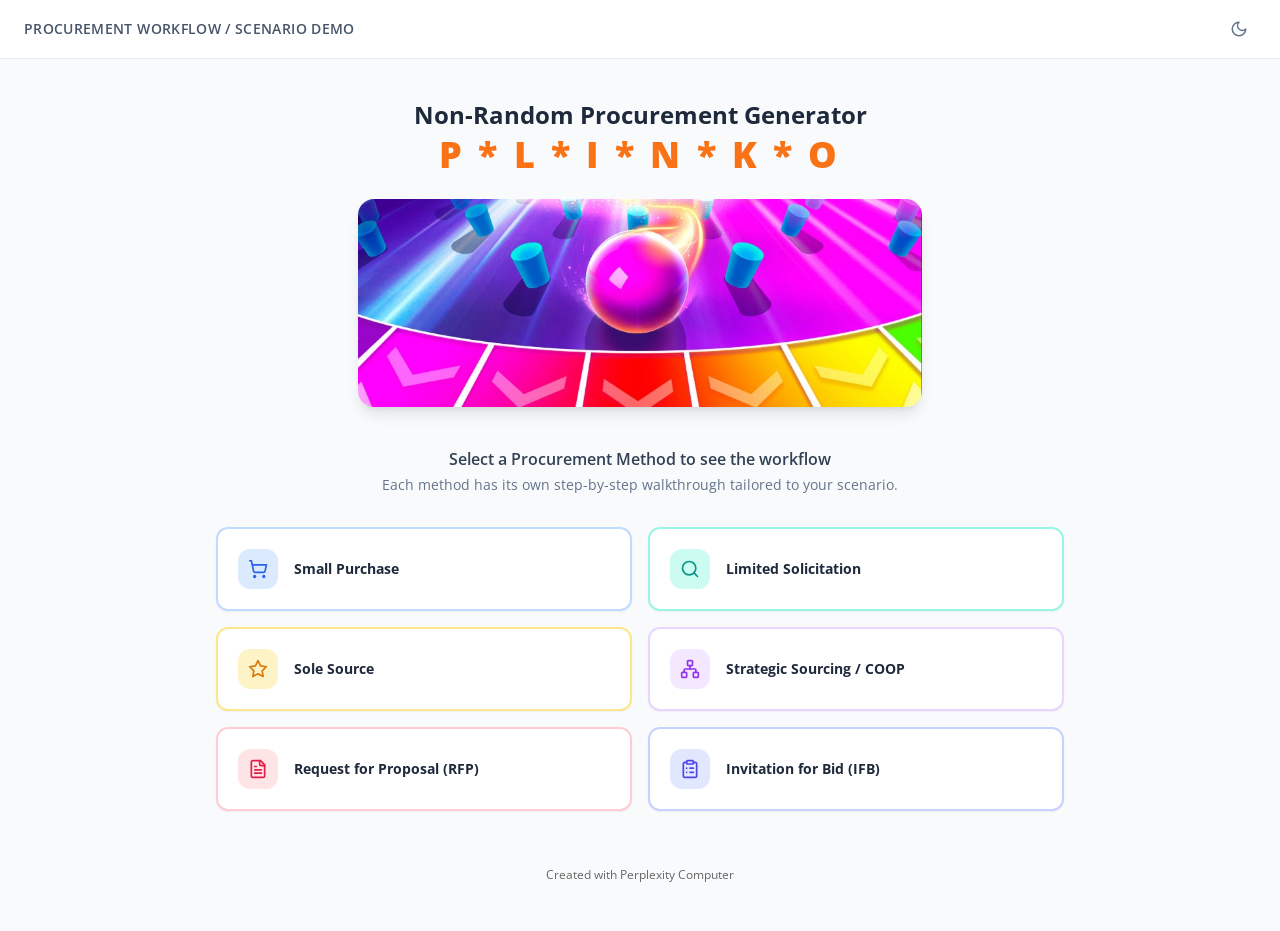
==== commit 339c7ad0: "Add files via upload" ====
--- a/index.html
+++ b/index.html
@@ -21,8 +21,8 @@
     <link rel="preconnect" href="https://fonts.googleapis.com">
     <link rel="preconnect" href="https://fonts.gstatic.com" crossorigin>
     <link href="https://fonts.googleapis.com/css2?family=Architects+Daughter&family=DM+Sans:ital,opsz,wght@0,9..40,100..1000;1,9..40,100..1000&family=Fira+Code:wght@300..700&family=Geist+Mono:wght@100..900&family=Geist:wght@100..900&family=IBM+Plex+Mono:ital,wght@0,100;0,200;0,300;0,400;0,500;0,600;0,700;1,100;1,200;1,300;1,400;1,500;1,600;1,700&family=IBM+Plex+Sans:ital,wght@0,100..700;1,100..700&family=Inter:ital,opsz,wght@0,14..32,100..900;1,14..32,100..900&family=JetBrains+Mono:ital,wght@0,100..800;1,100..800&family=Libre+Baskerville:ital,wght@0,400;0,700;1,400&family=Lora:ital,wght@0,400..700;1,400..700&family=Merriweather:ital,opsz,wght@0,18..144,300..900;1,18..144,300..900&family=Montserrat:ital,wght@0,100..900;1,100..900&family=Open+Sans:ital,wght@0,300..800;1,300..800&family=Outfit:wght@100..900&family=Oxanium:wght@200..800&family=Playfair+Display:ital,wght@0,400..900;1,400..900&family=Plus+Jakarta+Sans:ital,wght@0,200..800;1,200..800&family=Poppins:ital,wght@0,100;0,200;0,300;0,400;0,500;0,600;0,700;0,800;0,900;1,100;1,200;1,300;1,400;1,500;1,600;1,700;1,800;1,900&family=Roboto+Mono:ital,wght@0,100..700;1,100..700&family=Roboto:ital,wght@0,100..900;1,100..900&family=Source+Code+Pro:ital,wght@0,200..900;1,200..900&family=Source+Serif+4:ital,opsz,wght@0,8..60,200..900;1,8..60,200..900&family=Space+Grotesk:wght@300..700&family=Space+Mono:ital,wght@0,400;0,700;1,400;1,700&display=swap" rel="stylesheet">
-    <script type="module" crossorigin src="./assets/index-By8QN5L9.js"></script>
-    <link rel="stylesheet" crossorigin href="./assets/index-DqCkwF7B.css">
+    <script type="module" crossorigin src="./assets/index-yhQ5GFl2.js"></script>
+    <link rel="stylesheet" crossorigin href="./assets/index-BOlFoH73.css">
   </head>
   <body>
     <div id="root"></div>
--- a/assets/index-BOlFoH73.css
+++ b/assets/index-BOlFoH73.css
@@ -0,0 +1 @@
+*,:before,:after{--tw-border-spacing-x: 0;--tw-border-spacing-y: 0;--tw-translate-x: 0;--tw-translate-y: 0;--tw-rotate: 0;--tw-skew-x: 0;--tw-skew-y: 0;--tw-scale-x: 1;--tw-scale-y: 1;--tw-pan-x: ;--tw-pan-y: ;--tw-pinch-zoom: ;--tw-scroll-snap-strictness: proximity;--tw-gradient-from-position: ;--tw-gradient-via-position: ;--tw-gradient-to-position: ;--tw-ordinal: ;--tw-slashed-zero: ;--tw-numeric-figure: ;--tw-numeric-spacing: ;--tw-numeric-fraction: ;--tw-ring-inset: ;--tw-ring-offset-width: 0px;--tw-ring-offset-color: #fff;--tw-ring-color: rgb(59 130 246 / .5);--tw-ring-offset-shadow: 0 0 #0000;--tw-ring-shadow: 0 0 #0000;--tw-shadow: 0 0 #0000;--tw-shadow-colored: 0 0 #0000;--tw-blur: ;--tw-brightness: ;--tw-contrast: ;--tw-grayscale: ;--tw-hue-rotate: ;--tw-invert: ;--tw-saturate: ;--tw-sepia: ;--tw-drop-shadow: ;--tw-backdrop-blur: ;--tw-backdrop-brightness: ;--tw-backdrop-contrast: ;--tw-backdrop-grayscale: ;--tw-backdrop-hue-rotate: ;--tw-backdrop-invert: ;--tw-backdrop-opacity: ;--tw-backdrop-saturate: ;--tw-backdrop-sepia: ;--tw-contain-size: ;--tw-contain-layout: ;--tw-contain-paint: ;--tw-contain-style: }::backdrop{--tw-border-spacing-x: 0;--tw-border-spacing-y: 0;--tw-translate-x: 0;--tw-translate-y: 0;--tw-rotate: 0;--tw-skew-x: 0;--tw-skew-y: 0;--tw-scale-x: 1;--tw-scale-y: 1;--tw-pan-x: ;--tw-pan-y: ;--tw-pinch-zoom: ;--tw-scroll-snap-strictness: proximity;--tw-gradient-from-position: ;--tw-gradient-via-position: ;--tw-gradient-to-position: ;--tw-ordinal: ;--tw-slashed-zero: ;--tw-numeric-figure: ;--tw-numeric-spacing: ;--tw-numeric-fraction: ;--tw-ring-inset: ;--tw-ring-offset-width: 0px;--tw-ring-offset-color: #fff;--tw-ring-color: rgb(59 130 246 / .5);--tw-ring-offset-shadow: 0 0 #0000;--tw-ring-shadow: 0 0 #0000;--tw-shadow: 0 0 #0000;--tw-shadow-colored: 0 0 #0000;--tw-blur: ;--tw-brightness: ;--tw-contrast: ;--tw-grayscale: ;--tw-hue-rotate: ;--tw-invert: ;--tw-saturate: ;--tw-sepia: ;--tw-drop-shadow: ;--tw-backdrop-blur: ;--tw-backdrop-brightness: ;--tw-backdrop-contrast: ;--tw-backdrop-grayscale: ;--tw-backdrop-hue-rotate: ;--tw-backdrop-invert: ;--tw-backdrop-opacity: ;--tw-backdrop-saturate: ;--tw-backdrop-sepia: ;--tw-contain-size: ;--tw-contain-layout: ;--tw-contain-paint: ;--tw-contain-style: }*,:before,:after{box-sizing:border-box;border-width:0;border-style:solid;border-color:#e5e7eb}:before,:after{--tw-content: ""}html,:host{line-height:1.5;-webkit-text-size-adjust:100%;-moz-tab-size:4;-o-tab-size:4;tab-size:4;font-family:var(--font-sans);font-feature-settings:normal;font-variation-settings:normal;-webkit-tap-highlight-color:transparent}body{margin:0;line-height:inherit}hr{height:0;color:inherit;border-top-width:1px}abbr:where([title]){-webkit-text-decoration:underline dotted;text-decoration:underline dotted}h1,h2,h3,h4,h5,h6{font-size:inherit;font-weight:inherit}a{color:inherit;text-decoration:inherit}b,strong{font-weight:bolder}code,kbd,samp,pre{font-family:var(--font-mono);font-feature-settings:normal;font-variation-settings:normal;font-size:1em}small{font-size:80%}sub,sup{font-size:75%;line-height:0;position:relative;vertical-align:baseline}sub{bottom:-.25em}sup{top:-.5em}table{text-indent:0;border-color:inherit;border-collapse:collapse}button,input,optgroup,select,textarea{font-family:inherit;font-feature-settings:inherit;font-variation-settings:inherit;font-size:100%;font-weight:inherit;line-height:inherit;letter-spacing:inherit;color:inherit;margin:0;padding:0}button,select{text-transform:none}button,input:where([type=button]),input:where([type=reset]),input:where([type=submit]){-webkit-appearance:button;background-color:transparent;background-image:none}:-moz-focusring{outline:auto}:-moz-ui-invalid{box-shadow:none}progress{vertical-align:baseline}::-webkit-inner-spin-button,::-webkit-outer-spin-button{height:auto}[type=search]{-webkit-appearance:textfield;outline-offset:-2px}::-webkit-search-decoration{-webkit-appearance:none}::-webkit-file-upload-button{-webkit-appearance:button;font:inherit}summary{display:list-item}blockquote,dl,dd,h1,h2,h3,h4,h5,h6,hr,figure,p,pre{margin:0}fieldset{margin:0;padding:0}legend{padding:0}ol,ul,menu{list-style:none;margin:0;padding:0}dialog{padding:0}textarea{resize:vertical}input::-moz-placeholder,textarea::-moz-placeholder{opacity:1;color:#9ca3af}input::placeholder,textarea::placeholder{opacity:1;color:#9ca3af}button,[role=button]{cursor:pointer}:disabled{cursor:default}img,svg,video,canvas,audio,iframe,embed,object{display:block;vertical-align:middle}img,video{max-width:100%;height:auto}[hidden]:where(:not([hidden=until-found])){display:none}*{--tw-border-opacity: 1;border-color:hsl(var(--border) / var(--tw-border-opacity, 1))}body{--tw-bg-opacity: 1;background-color:hsl(var(--background) / var(--tw-bg-opacity, 1));font-family:var(--font-sans);--tw-text-opacity: 1;color:hsl(var(--foreground) / var(--tw-text-opacity, 1));-webkit-font-smoothing:antialiased;-moz-osx-font-smoothing:grayscale}.sr-only{position:absolute;width:1px;height:1px;padding:0;margin:-1px;overflow:hidden;clip:rect(0,0,0,0);white-space:nowrap;border-width:0}.pointer-events-none{pointer-events:none}.pointer-events-auto{pointer-events:auto}.visible{visibility:visible}.invisible{visibility:hidden}.fixed{position:fixed}.absolute{position:absolute}.relative{position:relative}.sticky{position:sticky}.inset-0{inset:0}.inset-x-0{left:0;right:0}.inset-y-0{top:0;bottom:0}.-bottom-12{bottom:-3rem}.-bottom-4{bottom:-1rem}.-left-12{left:-3rem}.-right-12{right:-3rem}.-top-12{top:-3rem}.bottom-0{bottom:0}.left-0{left:0}.left-1{left:.25rem}.left-1\/2{left:50%}.left-2{left:.5rem}.left-7{left:1.75rem}.left-\[50\%\]{left:50%}.right-0{right:0}.right-1{right:.25rem}.right-1\/2{right:50%}.right-2{right:.5rem}.right-3{right:.75rem}.right-4{right:1rem}.top-0{top:0}.top-1\.5{top:.375rem}.top-1\/2{top:50%}.top-2{top:.5rem}.top-3\.5{top:.875rem}.top-4{top:1rem}.top-\[1px\]{top:1px}.top-\[50\%\]{top:50%}.top-\[60\%\]{top:60%}.top-full{top:100%}.z-10{z-index:10}.z-20{z-index:20}.z-50{z-index:50}.z-\[100\]{z-index:100}.z-\[1\]{z-index:1}.-mx-1{margin-left:-.25rem;margin-right:-.25rem}.mx-2{margin-left:.5rem;margin-right:.5rem}.mx-3\.5{margin-left:.875rem;margin-right:.875rem}.mx-4{margin-left:1rem;margin-right:1rem}.mx-auto{margin-left:auto;margin-right:auto}.my-0\.5{margin-top:.125rem;margin-bottom:.125rem}.my-1{margin-top:.25rem;margin-bottom:.25rem}.-ml-4{margin-left:-1rem}.-mt-4{margin-top:-1rem}.mb-1{margin-bottom:.25rem}.mb-1\.5{margin-bottom:.375rem}.mb-10{margin-bottom:2.5rem}.mb-12{margin-bottom:3rem}.mb-2{margin-bottom:.5rem}.mb-3{margin-bottom:.75rem}.mb-4{margin-bottom:1rem}.mb-5{margin-bottom:1.25rem}.mb-6{margin-bottom:1.5rem}.mb-8{margin-bottom:2rem}.ml-1{margin-left:.25rem}.ml-auto{margin-left:auto}.mr-1{margin-right:.25rem}.mr-2{margin-right:.5rem}.mt-0\.5{margin-top:.125rem}.mt-1{margin-top:.25rem}.mt-1\.5{margin-top:.375rem}.mt-12{margin-top:3rem}.mt-2{margin-top:.5rem}.mt-24{margin-top:6rem}.mt-4{margin-top:1rem}.mt-5{margin-top:1.25rem}.mt-6{margin-top:1.5rem}.mt-auto{margin-top:auto}.block{display:block}.flex{display:flex}.inline-flex{display:inline-flex}.table{display:table}.grid{display:grid}.hidden{display:none}.aspect-square{aspect-ratio:1 / 1}.aspect-video{aspect-ratio:16 / 9}.size-4{width:1rem;height:1rem}.h-0\.5{height:.125rem}.h-1\.5{height:.375rem}.h-10{height:2.5rem}.h-11{height:2.75rem}.h-12{height:3rem}.h-2{height:.5rem}.h-2\.5{height:.625rem}.h-3{height:.75rem}.h-3\.5{height:.875rem}.h-4{height:1rem}.h-48{height:12rem}.h-5{height:1.25rem}.h-6{height:1.5rem}.h-7{height:1.75rem}.h-8{height:2rem}.h-9{height:2.25rem}.h-\[1px\]{height:1px}.h-\[var\(--radix-navigation-menu-viewport-height\)\]{height:var(--radix-navigation-menu-viewport-height)}.h-\[var\(--radix-select-trigger-height\)\]{height:var(--radix-select-trigger-height)}.h-auto{height:auto}.h-full{height:100%}.h-px{height:1px}.h-svh{height:100svh}.max-h-52{max-height:13rem}.max-h-\[--radix-context-menu-content-available-height\]{max-height:var(--radix-context-menu-content-available-height)}.max-h-\[--radix-select-content-available-height\]{max-height:var(--radix-select-content-available-height)}.max-h-\[300px\]{max-height:300px}.max-h-\[var\(--radix-dropdown-menu-content-available-height\)\]{max-height:var(--radix-dropdown-menu-content-available-height)}.max-h-screen{max-height:100vh}.min-h-0{min-height:0px}.min-h-10{min-height:2.5rem}.min-h-8{min-height:2rem}.min-h-9{min-height:2.25rem}.min-h-\[80px\]{min-height:80px}.min-h-screen{min-height:100vh}.min-h-svh{min-height:100svh}.w-0{width:0px}.w-0\.5{width:.125rem}.w-1{width:.25rem}.w-10{width:2.5rem}.w-11{width:2.75rem}.w-12{width:3rem}.w-2{width:.5rem}.w-2\.5{width:.625rem}.w-3{width:.75rem}.w-3\.5{width:.875rem}.w-3\/4{width:75%}.w-4{width:1rem}.w-48{width:12rem}.w-5{width:1.25rem}.w-6{width:1.5rem}.w-64{width:16rem}.w-7{width:1.75rem}.w-72{width:18rem}.w-8{width:2rem}.w-9{width:2.25rem}.w-\[100px\]{width:100px}.w-\[1px\]{width:1px}.w-\[calc\(50\%-0\.5rem\)\]{width:calc(50% - .5rem)}.w-\[var\(--sidebar-width\)\]{width:var(--sidebar-width)}.w-auto{width:auto}.w-full{width:100%}.w-max{width:-moz-max-content;width:max-content}.w-px{width:1px}.min-w-0{min-width:0px}.min-w-10{min-width:2.5rem}.min-w-11{min-width:2.75rem}.min-w-5{min-width:1.25rem}.min-w-9{min-width:2.25rem}.min-w-\[12rem\]{min-width:12rem}.min-w-\[8rem\]{min-width:8rem}.min-w-\[var\(--radix-select-trigger-width\)\]{min-width:var(--radix-select-trigger-width)}.max-w-4xl{max-width:56rem}.max-w-5xl{max-width:64rem}.max-w-\[var\(--skeleton-width\)\]{max-width:var(--skeleton-width)}.max-w-lg{max-width:32rem}.max-w-max{max-width:-moz-max-content;max-width:max-content}.max-w-md{max-width:28rem}.max-w-xl{max-width:36rem}.flex-1{flex:1 1 0%}.flex-shrink-0,.shrink-0{flex-shrink:0}.grow{flex-grow:1}.grow-0{flex-grow:0}.basis-full{flex-basis:100%}.caption-bottom{caption-side:bottom}.border-collapse{border-collapse:collapse}.origin-\[--radix-context-menu-content-transform-origin\]{transform-origin:var(--radix-context-menu-content-transform-origin)}.origin-\[--radix-dropdown-menu-content-transform-origin\]{transform-origin:var(--radix-dropdown-menu-content-transform-origin)}.origin-\[--radix-hover-card-content-transform-origin\]{transform-origin:var(--radix-hover-card-content-transform-origin)}.origin-\[--radix-menubar-content-transform-origin\]{transform-origin:var(--radix-menubar-content-transform-origin)}.origin-\[--radix-popover-content-transform-origin\]{transform-origin:var(--radix-popover-content-transform-origin)}.origin-\[--radix-select-content-transform-origin\]{transform-origin:var(--radix-select-content-transform-origin)}.origin-\[--radix-tooltip-content-transform-origin\]{transform-origin:var(--radix-tooltip-content-transform-origin)}.-translate-x-1\/2{--tw-translate-x: -50%;transform:translate(var(--tw-translate-x),var(--tw-translate-y)) rotate(var(--tw-rotate)) skew(var(--tw-skew-x)) skewY(var(--tw-skew-y)) scaleX(var(--tw-scale-x)) scaleY(var(--tw-scale-y))}.-translate-x-px{--tw-translate-x: -1px;transform:translate(var(--tw-translate-x),var(--tw-translate-y)) rotate(var(--tw-rotate)) skew(var(--tw-skew-x)) skewY(var(--tw-skew-y)) scaleX(var(--tw-scale-x)) scaleY(var(--tw-scale-y))}.-translate-y-1\/2{--tw-translate-y: -50%;transform:translate(var(--tw-translate-x),var(--tw-translate-y)) rotate(var(--tw-rotate)) skew(var(--tw-skew-x)) skewY(var(--tw-skew-y)) scaleX(var(--tw-scale-x)) scaleY(var(--tw-scale-y))}.translate-x-\[-50\%\]{--tw-translate-x: -50%;transform:translate(var(--tw-translate-x),var(--tw-translate-y)) rotate(var(--tw-rotate)) skew(var(--tw-skew-x)) skewY(var(--tw-skew-y)) scaleX(var(--tw-scale-x)) scaleY(var(--tw-scale-y))}.translate-x-px{--tw-translate-x: 1px;transform:translate(var(--tw-translate-x),var(--tw-translate-y)) rotate(var(--tw-rotate)) skew(var(--tw-skew-x)) skewY(var(--tw-skew-y)) scaleX(var(--tw-scale-x)) scaleY(var(--tw-scale-y))}.translate-y-\[-50\%\]{--tw-translate-y: -50%;transform:translate(var(--tw-translate-x),var(--tw-translate-y)) rotate(var(--tw-rotate)) skew(var(--tw-skew-x)) skewY(var(--tw-skew-y)) scaleX(var(--tw-scale-x)) scaleY(var(--tw-scale-y))}.rotate-45{--tw-rotate: 45deg;transform:translate(var(--tw-translate-x),var(--tw-translate-y)) rotate(var(--tw-rotate)) skew(var(--tw-skew-x)) skewY(var(--tw-skew-y)) scaleX(var(--tw-scale-x)) scaleY(var(--tw-scale-y))}.rotate-90{--tw-rotate: 90deg;transform:translate(var(--tw-translate-x),var(--tw-translate-y)) rotate(var(--tw-rotate)) skew(var(--tw-skew-x)) skewY(var(--tw-skew-y)) scaleX(var(--tw-scale-x)) scaleY(var(--tw-scale-y))}.scale-\[1\.01\]{--tw-scale-x: 1.01;--tw-scale-y: 1.01;transform:translate(var(--tw-translate-x),var(--tw-translate-y)) rotate(var(--tw-rotate)) skew(var(--tw-skew-x)) skewY(var(--tw-skew-y)) scaleX(var(--tw-scale-x)) scaleY(var(--tw-scale-y))}.transform{transform:translate(var(--tw-translate-x),var(--tw-translate-y)) rotate(var(--tw-rotate)) skew(var(--tw-skew-x)) skewY(var(--tw-skew-y)) scaleX(var(--tw-scale-x)) scaleY(var(--tw-scale-y))}@keyframes pulse{50%{opacity:.5}}.animate-pulse{animation:pulse 2s cubic-bezier(.4,0,.6,1) infinite}.cursor-default{cursor:default}.cursor-pointer{cursor:pointer}.touch-none{touch-action:none}.select-none{-webkit-user-select:none;-moz-user-select:none;user-select:none}.list-none{list-style-type:none}.grid-cols-1{grid-template-columns:repeat(1,minmax(0,1fr))}.grid-cols-2{grid-template-columns:repeat(2,minmax(0,1fr))}.flex-row{flex-direction:row}.flex-col{flex-direction:column}.flex-col-reverse{flex-direction:column-reverse}.flex-wrap{flex-wrap:wrap}.items-start{align-items:flex-start}.items-end{align-items:flex-end}.items-center{align-items:center}.items-stretch{align-items:stretch}.justify-center{justify-content:center}.justify-between{justify-content:space-between}.gap-1{gap:.25rem}.gap-1\.5{gap:.375rem}.gap-2{gap:.5rem}.gap-2\.5{gap:.625rem}.gap-3{gap:.75rem}.gap-4{gap:1rem}.gap-6{gap:1.5rem}.gap-8{gap:2rem}.space-x-1>:not([hidden])~:not([hidden]){--tw-space-x-reverse: 0;margin-right:calc(.25rem * var(--tw-space-x-reverse));margin-left:calc(.25rem * calc(1 - var(--tw-space-x-reverse)))}.space-x-4>:not([hidden])~:not([hidden]){--tw-space-x-reverse: 0;margin-right:calc(1rem * var(--tw-space-x-reverse));margin-left:calc(1rem * calc(1 - var(--tw-space-x-reverse)))}.space-y-1>:not([hidden])~:not([hidden]){--tw-space-y-reverse: 0;margin-top:calc(.25rem * calc(1 - var(--tw-space-y-reverse)));margin-bottom:calc(.25rem * var(--tw-space-y-reverse))}.space-y-1\.5>:not([hidden])~:not([hidden]){--tw-space-y-reverse: 0;margin-top:calc(.375rem * calc(1 - var(--tw-space-y-reverse)));margin-bottom:calc(.375rem * var(--tw-space-y-reverse))}.space-y-2>:not([hidden])~:not([hidden]){--tw-space-y-reverse: 0;margin-top:calc(.5rem * calc(1 - var(--tw-space-y-reverse)));margin-bottom:calc(.5rem * var(--tw-space-y-reverse))}.space-y-3>:not([hidden])~:not([hidden]){--tw-space-y-reverse: 0;margin-top:calc(.75rem * calc(1 - var(--tw-space-y-reverse)));margin-bottom:calc(.75rem * var(--tw-space-y-reverse))}.space-y-4>:not([hidden])~:not([hidden]){--tw-space-y-reverse: 0;margin-top:calc(1rem * calc(1 - var(--tw-space-y-reverse)));margin-bottom:calc(1rem * var(--tw-space-y-reverse))}.space-y-5>:not([hidden])~:not([hidden]){--tw-space-y-reverse: 0;margin-top:calc(1.25rem * calc(1 - var(--tw-space-y-reverse)));margin-bottom:calc(1.25rem * var(--tw-space-y-reverse))}.overflow-auto{overflow:auto}.overflow-hidden{overflow:hidden}.overflow-y-auto{overflow-y:auto}.overflow-x-hidden{overflow-x:hidden}.truncate{overflow:hidden;text-overflow:ellipsis;white-space:nowrap}.whitespace-nowrap{white-space:nowrap}.whitespace-pre-line{white-space:pre-line}.break-words{overflow-wrap:break-word}.rounded{border-radius:.25rem}.rounded-2xl{border-radius:1rem}.rounded-\[2px\]{border-radius:2px}.rounded-\[inherit\]{border-radius:inherit}.rounded-full{border-radius:9999px}.rounded-lg{border-radius:.5625rem}.rounded-md{border-radius:.375rem}.rounded-sm{border-radius:.1875rem}.rounded-xl{border-radius:.75rem}.rounded-t-\[10px\]{border-top-left-radius:10px;border-top-right-radius:10px}.rounded-tl-sm{border-top-left-radius:.1875rem}.border{border-width:1px}.border-2{border-width:2px}.border-\[1\.5px\]{border-width:1.5px}.border-y{border-top-width:1px;border-bottom-width:1px}.border-b{border-bottom-width:1px}.border-l{border-left-width:1px}.border-r{border-right-width:1px}.border-t{border-top-width:1px}.border-dashed{border-style:dashed}.border-\[--color-border\]{border-color:var(--color-border)}.border-amber-200{--tw-border-opacity: 1;border-color:rgb(253 230 138 / var(--tw-border-opacity, 1))}.border-amber-300{--tw-border-opacity: 1;border-color:rgb(252 211 77 / var(--tw-border-opacity, 1))}.border-blue-200{--tw-border-opacity: 1;border-color:rgb(191 219 254 / var(--tw-border-opacity, 1))}.border-blue-300{--tw-border-opacity: 1;border-color:rgb(147 197 253 / var(--tw-border-opacity, 1))}.border-border\/50{border-color:hsl(var(--border) / .5)}.border-card-border{--tw-border-opacity: 1;border-color:hsl(var(--card-border) / var(--tw-border-opacity, 1))}.border-destructive{--tw-border-opacity: 1;border-color:hsl(var(--destructive) / var(--tw-border-opacity, 1))}.border-destructive-border{border-color:var(--destructive-border)}.border-destructive\/50{border-color:hsl(var(--destructive) / .5)}.border-emerald-200{--tw-border-opacity: 1;border-color:rgb(167 243 208 / var(--tw-border-opacity, 1))}.border-emerald-300{--tw-border-opacity: 1;border-color:rgb(110 231 183 / var(--tw-border-opacity, 1))}.border-indigo-200{--tw-border-opacity: 1;border-color:rgb(199 210 254 / var(--tw-border-opacity, 1))}.border-input{--tw-border-opacity: 1;border-color:hsl(var(--input) / var(--tw-border-opacity, 1))}.border-orange-300{--tw-border-opacity: 1;border-color:rgb(253 186 116 / var(--tw-border-opacity, 1))}.border-primary{--tw-border-opacity: 1;border-color:hsl(var(--primary) / var(--tw-border-opacity, 1))}.border-primary-border{border-color:var(--primary-border)}.border-purple-200{--tw-border-opacity: 1;border-color:rgb(233 213 255 / var(--tw-border-opacity, 1))}.border-purple-300{--tw-border-opacity: 1;border-color:rgb(216 180 254 / var(--tw-border-opacity, 1))}.border-rose-200{--tw-border-opacity: 1;border-color:rgb(254 205 211 / var(--tw-border-opacity, 1))}.border-rose-300{--tw-border-opacity: 1;border-color:rgb(253 164 175 / var(--tw-border-opacity, 1))}.border-secondary-border{border-color:var(--secondary-border)}.border-sidebar-border{--tw-border-opacity: 1;border-color:hsl(var(--sidebar-border) / var(--tw-border-opacity, 1))}.border-slate-200{--tw-border-opacity: 1;border-color:rgb(226 232 240 / var(--tw-border-opacity, 1))}.border-slate-300{--tw-border-opacity: 1;border-color:rgb(203 213 225 / var(--tw-border-opacity, 1))}.border-teal-200{--tw-border-opacity: 1;border-color:rgb(153 246 228 / var(--tw-border-opacity, 1))}.border-transparent{border-color:transparent}.border-violet-200{--tw-border-opacity: 1;border-color:rgb(221 214 254 / var(--tw-border-opacity, 1))}.border-yellow-300{--tw-border-opacity: 1;border-color:rgb(253 224 71 / var(--tw-border-opacity, 1))}.border-l-transparent{border-left-color:transparent}.border-t-transparent{border-top-color:transparent}.bg-\[--color-bg\]{background-color:var(--color-bg)}.bg-accent{--tw-bg-opacity: 1;background-color:hsl(var(--accent) / var(--tw-bg-opacity, 1))}.bg-amber-100{--tw-bg-opacity: 1;background-color:rgb(254 243 199 / var(--tw-bg-opacity, 1))}.bg-amber-50{--tw-bg-opacity: 1;background-color:rgb(255 251 235 / var(--tw-bg-opacity, 1))}.bg-background{--tw-bg-opacity: 1;background-color:hsl(var(--background) / var(--tw-bg-opacity, 1))}.bg-black\/80{background-color:#000c}.bg-blue-100{--tw-bg-opacity: 1;background-color:rgb(219 234 254 / var(--tw-bg-opacity, 1))}.bg-blue-50{--tw-bg-opacity: 1;background-color:rgb(239 246 255 / var(--tw-bg-opacity, 1))}.bg-blue-500{--tw-bg-opacity: 1;background-color:rgb(59 130 246 / var(--tw-bg-opacity, 1))}.bg-blue-600{--tw-bg-opacity: 1;background-color:rgb(37 99 235 / var(--tw-bg-opacity, 1))}.bg-border{--tw-bg-opacity: 1;background-color:hsl(var(--border) / var(--tw-bg-opacity, 1))}.bg-card{--tw-bg-opacity: 1;background-color:hsl(var(--card) / var(--tw-bg-opacity, 1))}.bg-destructive{--tw-bg-opacity: 1;background-color:hsl(var(--destructive) / var(--tw-bg-opacity, 1))}.bg-emerald-100{--tw-bg-opacity: 1;background-color:rgb(209 250 229 / var(--tw-bg-opacity, 1))}.bg-emerald-50{--tw-bg-opacity: 1;background-color:rgb(236 253 245 / var(--tw-bg-opacity, 1))}.bg-emerald-500{--tw-bg-opacity: 1;background-color:rgb(16 185 129 / var(--tw-bg-opacity, 1))}.bg-emerald-600{--tw-bg-opacity: 1;background-color:rgb(5 150 105 / var(--tw-bg-opacity, 1))}.bg-foreground{--tw-bg-opacity: 1;background-color:hsl(var(--foreground) / var(--tw-bg-opacity, 1))}.bg-gray-50{--tw-bg-opacity: 1;background-color:rgb(249 250 251 / var(--tw-bg-opacity, 1))}.bg-indigo-100{--tw-bg-opacity: 1;background-color:rgb(224 231 255 / var(--tw-bg-opacity, 1))}.bg-muted{--tw-bg-opacity: 1;background-color:hsl(var(--muted) / var(--tw-bg-opacity, 1))}.bg-muted\/50{background-color:hsl(var(--muted) / .5)}.bg-orange-50{--tw-bg-opacity: 1;background-color:rgb(255 247 237 / var(--tw-bg-opacity, 1))}.bg-orange-500{--tw-bg-opacity: 1;background-color:rgb(249 115 22 / var(--tw-bg-opacity, 1))}.bg-popover{--tw-bg-opacity: 1;background-color:hsl(var(--popover) / var(--tw-bg-opacity, 1))}.bg-primary{--tw-bg-opacity: 1;background-color:hsl(var(--primary) / var(--tw-bg-opacity, 1))}.bg-purple-100{--tw-bg-opacity: 1;background-color:rgb(243 232 255 / var(--tw-bg-opacity, 1))}.bg-purple-50{--tw-bg-opacity: 1;background-color:rgb(250 245 255 / var(--tw-bg-opacity, 1))}.bg-purple-500{--tw-bg-opacity: 1;background-color:rgb(168 85 247 / var(--tw-bg-opacity, 1))}.bg-purple-600{--tw-bg-opacity: 1;background-color:rgb(147 51 234 / var(--tw-bg-opacity, 1))}.bg-rose-100{--tw-bg-opacity: 1;background-color:rgb(255 228 230 / var(--tw-bg-opacity, 1))}.bg-rose-50{--tw-bg-opacity: 1;background-color:rgb(255 241 242 / var(--tw-bg-opacity, 1))}.bg-rose-600{--tw-bg-opacity: 1;background-color:rgb(225 29 72 / var(--tw-bg-opacity, 1))}.bg-secondary{--tw-bg-opacity: 1;background-color:hsl(var(--secondary) / var(--tw-bg-opacity, 1))}.bg-sidebar{--tw-bg-opacity: 1;background-color:hsl(var(--sidebar) / var(--tw-bg-opacity, 1))}.bg-sidebar-border{--tw-bg-opacity: 1;background-color:hsl(var(--sidebar-border) / var(--tw-bg-opacity, 1))}.bg-slate-100{--tw-bg-opacity: 1;background-color:rgb(241 245 249 / var(--tw-bg-opacity, 1))}.bg-slate-200{--tw-bg-opacity: 1;background-color:rgb(226 232 240 / var(--tw-bg-opacity, 1))}.bg-slate-300{--tw-bg-opacity: 1;background-color:rgb(203 213 225 / var(--tw-bg-opacity, 1))}.bg-slate-400{--tw-bg-opacity: 1;background-color:rgb(148 163 184 / var(--tw-bg-opacity, 1))}.bg-slate-50{--tw-bg-opacity: 1;background-color:rgb(248 250 252 / var(--tw-bg-opacity, 1))}.bg-slate-500{--tw-bg-opacity: 1;background-color:rgb(100 116 139 / var(--tw-bg-opacity, 1))}.bg-slate-600{--tw-bg-opacity: 1;background-color:rgb(71 85 105 / var(--tw-bg-opacity, 1))}.bg-teal-100{--tw-bg-opacity: 1;background-color:rgb(204 251 241 / var(--tw-bg-opacity, 1))}.bg-transparent{background-color:transparent}.bg-violet-50{--tw-bg-opacity: 1;background-color:rgb(245 243 255 / var(--tw-bg-opacity, 1))}.bg-white{--tw-bg-opacity: 1;background-color:rgb(255 255 255 / var(--tw-bg-opacity, 1))}.bg-white\/90{background-color:#ffffffe6}.bg-yellow-50{--tw-bg-opacity: 1;background-color:rgb(254 252 232 / var(--tw-bg-opacity, 1))}.fill-current{fill:currentColor}.object-cover{-o-object-fit:cover;object-fit:cover}.p-0{padding:0}.p-1{padding:.25rem}.p-2{padding:.5rem}.p-3{padding:.75rem}.p-4{padding:1rem}.p-5{padding:1.25rem}.p-6{padding:1.5rem}.p-8{padding:2rem}.p-\[1px\]{padding:1px}.px-1{padding-left:.25rem;padding-right:.25rem}.px-2{padding-left:.5rem;padding-right:.5rem}.px-2\.5{padding-left:.625rem;padding-right:.625rem}.px-3{padding-left:.75rem;padding-right:.75rem}.px-4{padding-left:1rem;padding-right:1rem}.px-5{padding-left:1.25rem;padding-right:1.25rem}.px-6{padding-left:1.5rem;padding-right:1.5rem}.px-8{padding-left:2rem;padding-right:2rem}.py-0\.5{padding-top:.125rem;padding-bottom:.125rem}.py-1{padding-top:.25rem;padding-bottom:.25rem}.py-1\.5{padding-top:.375rem;padding-bottom:.375rem}.py-10{padding-top:2.5rem;padding-bottom:2.5rem}.py-12{padding-top:3rem;padding-bottom:3rem}.py-2{padding-top:.5rem;padding-bottom:.5rem}.py-2\.5{padding-top:.625rem;padding-bottom:.625rem}.py-3{padding-top:.75rem;padding-bottom:.75rem}.py-4{padding-top:1rem;padding-bottom:1rem}.py-6{padding-top:1.5rem;padding-bottom:1.5rem}.py-8{padding-top:2rem;padding-bottom:2rem}.pb-3{padding-bottom:.75rem}.pb-4{padding-bottom:1rem}.pb-8{padding-bottom:2rem}.pl-2\.5{padding-left:.625rem}.pl-4{padding-left:1rem}.pl-8{padding-left:2rem}.pr-2{padding-right:.5rem}.pr-2\.5{padding-right:.625rem}.pr-8{padding-right:2rem}.pt-0{padding-top:0}.pt-1{padding-top:.25rem}.pt-3{padding-top:.75rem}.pt-4{padding-top:1rem}.pt-6{padding-top:1.5rem}.text-left{text-align:left}.text-center{text-align:center}.text-right{text-align:right}.align-middle{vertical-align:middle}.font-mono{font-family:var(--font-mono)}.text-2xl{font-size:1.5rem;line-height:2rem}.text-4xl{font-size:2.25rem;line-height:2.5rem}.text-\[0\.8rem\]{font-size:.8rem}.text-base{font-size:1rem;line-height:1.5rem}.text-lg{font-size:1.125rem;line-height:1.75rem}.text-sm{font-size:.875rem;line-height:1.25rem}.text-xl{font-size:1.25rem;line-height:1.75rem}.text-xs{font-size:.75rem;line-height:1rem}.font-black{font-weight:900}.font-bold{font-weight:700}.font-medium{font-weight:500}.font-normal{font-weight:400}.font-semibold{font-weight:600}.uppercase{text-transform:uppercase}.italic{font-style:italic}.tabular-nums{--tw-numeric-spacing: tabular-nums;font-variant-numeric:var(--tw-ordinal) var(--tw-slashed-zero) var(--tw-numeric-figure) var(--tw-numeric-spacing) var(--tw-numeric-fraction)}.leading-none{line-height:1}.leading-relaxed{line-height:1.625}.leading-snug{line-height:1.375}.tracking-tight{letter-spacing:-.025em}.tracking-wide{letter-spacing:.025em}.tracking-widest{letter-spacing:.1em}.text-accent-foreground{--tw-text-opacity: 1;color:hsl(var(--accent-foreground) / var(--tw-text-opacity, 1))}.text-amber-600{--tw-text-opacity: 1;color:rgb(217 119 6 / var(--tw-text-opacity, 1))}.text-amber-700{--tw-text-opacity: 1;color:rgb(180 83 9 / var(--tw-text-opacity, 1))}.text-amber-800{--tw-text-opacity: 1;color:rgb(146 64 14 / var(--tw-text-opacity, 1))}.text-blue-500{--tw-text-opacity: 1;color:rgb(59 130 246 / var(--tw-text-opacity, 1))}.text-blue-600{--tw-text-opacity: 1;color:rgb(37 99 235 / var(--tw-text-opacity, 1))}.text-blue-700{--tw-text-opacity: 1;color:rgb(29 78 216 / var(--tw-text-opacity, 1))}.text-card-foreground{--tw-text-opacity: 1;color:hsl(var(--card-foreground) / var(--tw-text-opacity, 1))}.text-current{color:currentColor}.text-destructive{--tw-text-opacity: 1;color:hsl(var(--destructive) / var(--tw-text-opacity, 1))}.text-destructive-foreground{--tw-text-opacity: 1;color:hsl(var(--destructive-foreground) / var(--tw-text-opacity, 1))}.text-emerald-500{--tw-text-opacity: 1;color:rgb(16 185 129 / var(--tw-text-opacity, 1))}.text-emerald-600{--tw-text-opacity: 1;color:rgb(5 150 105 / var(--tw-text-opacity, 1))}.text-emerald-700{--tw-text-opacity: 1;color:rgb(4 120 87 / var(--tw-text-opacity, 1))}.text-emerald-800{--tw-text-opacity: 1;color:rgb(6 95 70 / var(--tw-text-opacity, 1))}.text-foreground{--tw-text-opacity: 1;color:hsl(var(--foreground) / var(--tw-text-opacity, 1))}.text-foreground\/50{color:hsl(var(--foreground) / .5)}.text-gray-600{--tw-text-opacity: 1;color:rgb(75 85 99 / var(--tw-text-opacity, 1))}.text-gray-900{--tw-text-opacity: 1;color:rgb(17 24 39 / var(--tw-text-opacity, 1))}.text-indigo-600{--tw-text-opacity: 1;color:rgb(79 70 229 / var(--tw-text-opacity, 1))}.text-indigo-700{--tw-text-opacity: 1;color:rgb(67 56 202 / var(--tw-text-opacity, 1))}.text-muted-foreground{--tw-text-opacity: 1;color:hsl(var(--muted-foreground) / var(--tw-text-opacity, 1))}.text-orange-500{--tw-text-opacity: 1;color:rgb(249 115 22 / var(--tw-text-opacity, 1))}.text-orange-700{--tw-text-opacity: 1;color:rgb(194 65 12 / var(--tw-text-opacity, 1))}.text-popover-foreground{--tw-text-opacity: 1;color:hsl(var(--popover-foreground) / var(--tw-text-opacity, 1))}.text-primary{--tw-text-opacity: 1;color:hsl(var(--primary) / var(--tw-text-opacity, 1))}.text-primary-foreground{--tw-text-opacity: 1;color:hsl(var(--primary-foreground) / var(--tw-text-opacity, 1))}.text-purple-600{--tw-text-opacity: 1;color:rgb(147 51 234 / var(--tw-text-opacity, 1))}.text-purple-700{--tw-text-opacity: 1;color:rgb(126 34 206 / var(--tw-text-opacity, 1))}.text-red-500{--tw-text-opacity: 1;color:rgb(239 68 68 / var(--tw-text-opacity, 1))}.text-rose-600{--tw-text-opacity: 1;color:rgb(225 29 72 / var(--tw-text-opacity, 1))}.text-rose-700{--tw-text-opacity: 1;color:rgb(190 18 60 / var(--tw-text-opacity, 1))}.text-secondary-foreground{--tw-text-opacity: 1;color:hsl(var(--secondary-foreground) / var(--tw-text-opacity, 1))}.text-sidebar-foreground{--tw-text-opacity: 1;color:hsl(var(--sidebar-foreground) / var(--tw-text-opacity, 1))}.text-sidebar-foreground\/70{color:hsl(var(--sidebar-foreground) / .7)}.text-slate-300{--tw-text-opacity: 1;color:rgb(203 213 225 / var(--tw-text-opacity, 1))}.text-slate-400{--tw-text-opacity: 1;color:rgb(148 163 184 / var(--tw-text-opacity, 1))}.text-slate-500{--tw-text-opacity: 1;color:rgb(100 116 139 / var(--tw-text-opacity, 1))}.text-slate-600{--tw-text-opacity: 1;color:rgb(71 85 105 / var(--tw-text-opacity, 1))}.text-slate-700{--tw-text-opacity: 1;color:rgb(51 65 85 / var(--tw-text-opacity, 1))}.text-slate-800{--tw-text-opacity: 1;color:rgb(30 41 59 / var(--tw-text-opacity, 1))}.text-slate-900{--tw-text-opacity: 1;color:rgb(15 23 42 / var(--tw-text-opacity, 1))}.text-teal-600{--tw-text-opacity: 1;color:rgb(13 148 136 / var(--tw-text-opacity, 1))}.text-teal-700{--tw-text-opacity: 1;color:rgb(15 118 110 / var(--tw-text-opacity, 1))}.text-violet-600{--tw-text-opacity: 1;color:rgb(124 58 237 / var(--tw-text-opacity, 1))}.text-white{--tw-text-opacity: 1;color:rgb(255 255 255 / var(--tw-text-opacity, 1))}.text-yellow-600{--tw-text-opacity: 1;color:rgb(202 138 4 / var(--tw-text-opacity, 1))}.text-yellow-800{--tw-text-opacity: 1;color:rgb(133 77 14 / var(--tw-text-opacity, 1))}.accent-blue-600{accent-color:#2563eb}.accent-purple-600{accent-color:#9333ea}.opacity-0{opacity:0}.opacity-50{opacity:.5}.opacity-60{opacity:.6}.opacity-70{opacity:.7}.opacity-90{opacity:.9}.shadow{--tw-shadow: 0 1px 3px 0 rgb(0 0 0 / .1), 0 1px 2px -1px rgb(0 0 0 / .1);--tw-shadow-colored: 0 1px 3px 0 var(--tw-shadow-color), 0 1px 2px -1px var(--tw-shadow-color);box-shadow:var(--tw-ring-offset-shadow, 0 0 #0000),var(--tw-ring-shadow, 0 0 #0000),var(--tw-shadow)}.shadow-\[0_0_0_1px_hsl\(var\(--sidebar-border\)\)\]{--tw-shadow: 0 0 0 1px hsl(var(--sidebar-border));--tw-shadow-colored: 0 0 0 1px var(--tw-shadow-color);box-shadow:var(--tw-ring-offset-shadow, 0 0 #0000),var(--tw-ring-shadow, 0 0 #0000),var(--tw-shadow)}.shadow-lg{--tw-shadow: 0 10px 15px -3px rgb(0 0 0 / .1), 0 4px 6px -4px rgb(0 0 0 / .1);--tw-shadow-colored: 0 10px 15px -3px var(--tw-shadow-color), 0 4px 6px -4px var(--tw-shadow-color);box-shadow:var(--tw-ring-offset-shadow, 0 0 #0000),var(--tw-ring-shadow, 0 0 #0000),var(--tw-shadow)}.shadow-md{--tw-shadow: 0 4px 6px -1px rgb(0 0 0 / .1), 0 2px 4px -2px rgb(0 0 0 / .1);--tw-shadow-colored: 0 4px 6px -1px var(--tw-shadow-color), 0 2px 4px -2px var(--tw-shadow-color);box-shadow:var(--tw-ring-offset-shadow, 0 0 #0000),var(--tw-ring-shadow, 0 0 #0000),var(--tw-shadow)}.shadow-none{--tw-shadow: 0 0 #0000;--tw-shadow-colored: 0 0 #0000;box-shadow:var(--tw-ring-offset-shadow, 0 0 #0000),var(--tw-ring-shadow, 0 0 #0000),var(--tw-shadow)}.shadow-sm{--tw-shadow: 0 1px 2px 0 rgb(0 0 0 / .05);--tw-shadow-colored: 0 1px 2px 0 var(--tw-shadow-color);box-shadow:var(--tw-ring-offset-shadow, 0 0 #0000),var(--tw-ring-shadow, 0 0 #0000),var(--tw-shadow)}.shadow-xl{--tw-shadow: 0 20px 25px -5px rgb(0 0 0 / .1), 0 8px 10px -6px rgb(0 0 0 / .1);--tw-shadow-colored: 0 20px 25px -5px var(--tw-shadow-color), 0 8px 10px -6px var(--tw-shadow-color);box-shadow:var(--tw-ring-offset-shadow, 0 0 #0000),var(--tw-ring-shadow, 0 0 #0000),var(--tw-shadow)}.outline-none{outline:2px solid transparent;outline-offset:2px}.outline{outline-style:solid}.outline-2{outline-width:2px}.outline-offset-2{outline-offset:2px}.outline-transparent{outline-color:transparent}.ring-0{--tw-ring-offset-shadow: var(--tw-ring-inset) 0 0 0 var(--tw-ring-offset-width) var(--tw-ring-offset-color);--tw-ring-shadow: var(--tw-ring-inset) 0 0 0 calc(0px + var(--tw-ring-offset-width)) var(--tw-ring-color);box-shadow:var(--tw-ring-offset-shadow),var(--tw-ring-shadow),var(--tw-shadow, 0 0 #0000)}.ring-2{--tw-ring-offset-shadow: var(--tw-ring-inset) 0 0 0 var(--tw-ring-offset-width) var(--tw-ring-offset-color);--tw-ring-shadow: var(--tw-ring-inset) 0 0 0 calc(2px + var(--tw-ring-offset-width)) var(--tw-ring-color);box-shadow:var(--tw-ring-offset-shadow),var(--tw-ring-shadow),var(--tw-shadow, 0 0 #0000)}.ring-ring{--tw-ring-opacity: 1;--tw-ring-color: hsl(var(--ring) / var(--tw-ring-opacity, 1))}.ring-sidebar-ring{--tw-ring-opacity: 1;--tw-ring-color: hsl(var(--sidebar-ring) / var(--tw-ring-opacity, 1))}.ring-offset-background{--tw-ring-offset-color: hsl(var(--background) / 1)}.filter{filter:var(--tw-blur) var(--tw-brightness) var(--tw-contrast) var(--tw-grayscale) var(--tw-hue-rotate) var(--tw-invert) var(--tw-saturate) var(--tw-sepia) var(--tw-drop-shadow)}.backdrop-blur{--tw-backdrop-blur: blur(8px);-webkit-backdrop-filter:var(--tw-backdrop-blur) var(--tw-backdrop-brightness) var(--tw-backdrop-contrast) var(--tw-backdrop-grayscale) var(--tw-backdrop-hue-rotate) var(--tw-backdrop-invert) var(--tw-backdrop-opacity) var(--tw-backdrop-saturate) var(--tw-backdrop-sepia);backdrop-filter:var(--tw-backdrop-blur) var(--tw-backdrop-brightness) var(--tw-backdrop-contrast) var(--tw-backdrop-grayscale) var(--tw-backdrop-hue-rotate) var(--tw-backdrop-invert) var(--tw-backdrop-opacity) var(--tw-backdrop-saturate) var(--tw-backdrop-sepia)}.transition{transition-property:color,background-color,border-color,text-decoration-color,fill,stroke,opacity,box-shadow,transform,filter,backdrop-filter;transition-timing-function:cubic-bezier(.4,0,.2,1);transition-duration:.15s}.transition-\[left\,right\,width\]{transition-property:left,right,width;transition-timing-function:cubic-bezier(.4,0,.2,1);transition-duration:.15s}.transition-\[margin\,opacity\]{transition-property:margin,opacity;transition-timing-function:cubic-bezier(.4,0,.2,1);transition-duration:.15s}.transition-\[width\,height\,padding\]{transition-property:width,height,padding;transition-timing-function:cubic-bezier(.4,0,.2,1);transition-duration:.15s}.transition-\[width\]{transition-property:width;transition-timing-function:cubic-bezier(.4,0,.2,1);transition-duration:.15s}.transition-all{transition-property:all;transition-timing-function:cubic-bezier(.4,0,.2,1);transition-duration:.15s}.transition-colors{transition-property:color,background-color,border-color,text-decoration-color,fill,stroke;transition-timing-function:cubic-bezier(.4,0,.2,1);transition-duration:.15s}.transition-opacity{transition-property:opacity;transition-timing-function:cubic-bezier(.4,0,.2,1);transition-duration:.15s}.transition-transform{transition-property:transform;transition-timing-function:cubic-bezier(.4,0,.2,1);transition-duration:.15s}.duration-1000{transition-duration:1s}.duration-200{transition-duration:.2s}.duration-300{transition-duration:.3s}.ease-in-out{transition-timing-function:cubic-bezier(.4,0,.2,1)}.ease-linear{transition-timing-function:linear}@keyframes enter{0%{opacity:var(--tw-enter-opacity, 1);transform:translate3d(var(--tw-enter-translate-x, 0),var(--tw-enter-translate-y, 0),0) scale3d(var(--tw-enter-scale, 1),var(--tw-enter-scale, 1),var(--tw-enter-scale, 1)) rotate(var(--tw-enter-rotate, 0))}}@keyframes exit{to{opacity:var(--tw-exit-opacity, 1);transform:translate3d(var(--tw-exit-translate-x, 0),var(--tw-exit-translate-y, 0),0) scale3d(var(--tw-exit-scale, 1),var(--tw-exit-scale, 1),var(--tw-exit-scale, 1)) rotate(var(--tw-exit-rotate, 0))}}.animate-in{animation-name:enter;animation-duration:.15s;--tw-enter-opacity: initial;--tw-enter-scale: initial;--tw-enter-rotate: initial;--tw-enter-translate-x: initial;--tw-enter-translate-y: initial}.fade-in-0{--tw-enter-opacity: 0}.fade-in-80{--tw-enter-opacity: .8}.zoom-in-95{--tw-enter-scale: .95}.duration-1000{animation-duration:1s}.duration-200{animation-duration:.2s}.duration-300{animation-duration:.3s}.ease-in-out{animation-timing-function:cubic-bezier(.4,0,.2,1)}.ease-linear{animation-timing-function:linear}input[type=search]::-webkit-search-cancel-button{display:none}[contenteditable][data-placeholder]:empty:before{content:attr(data-placeholder);color:hsl(var(--muted-foreground));pointer-events:none}.border.toggle-elevate:before{inset:-1px}.hover-elevate:not(.no-default-hover-elevate),.active-elevate:not(.no-default-active-elevate),.hover-elevate-2:not(.no-default-hover-elevate),.active-elevate-2:not(.no-default-active-elevate){position:relative;z-index:0}.hover-elevate:not(.no-default-hover-elevate):after,.active-elevate:not(.no-default-active-elevate):after,.hover-elevate-2:not(.no-default-hover-elevate):after,.active-elevate-2:not(.no-default-active-elevate):after{content:"";pointer-events:none;position:absolute;inset:0;border-radius:inherit;z-index:999}.hover-elevate:hover:not(.no-default-hover-elevate):after,.active-elevate:active:not(.no-default-active-elevate):after{background-color:var(--elevate-1)}.hover-elevate-2:hover:not(.no-default-hover-elevate):after,.active-elevate-2:active:not(.no-default-active-elevate):after{background-color:var(--elevate-2)}.border.hover-elevate:not(.no-hover-interaction-elevate):after,.border.active-elevate:not(.no-active-interaction-elevate):after,.border.hover-elevate-2:not(.no-hover-interaction-elevate):after,.border.active-elevate-2:not(.no-active-interaction-elevate):after{inset:-1px}.\[border-color\:var\(--badge-outline\)\]{border-color:var(--badge-outline)}.\[border-color\:var\(--button-outline\)\]{border-color:var(--button-outline)}:root{--button-outline: rgba(0,0,0, .1);--badge-outline: rgba(0,0,0, .05);--opaque-button-border-intensity: -8;--elevate-1: rgba(0,0,0, .03);--elevate-2: rgba(0,0,0, .08);--background: 0 0% 100%;--foreground: 0 0% 9%;--border: 0 0% 91%;--card: 0 0% 98%;--card-foreground: 0 0% 9%;--card-border: 0 0% 94%;--sidebar: 0 0% 96%;--sidebar-foreground: 0 0% 9%;--sidebar-border: 0 0% 92%;--sidebar-primary: 221 83% 53%;--sidebar-primary-foreground: 0 0% 98%;--sidebar-accent: 0 0% 89%;--sidebar-accent-foreground: 0 0% 9%;--sidebar-ring: 221 83% 53%;--popover: 0 0% 95%;--popover-foreground: 0 0% 9%;--popover-border: 0 0% 91%;--primary: 221 83% 53%;--primary-foreground: 0 0% 98%;--secondary: 0 0% 92%;--secondary-foreground: 0 0% 9%;--muted: 0 0% 93%;--muted-foreground: 0 0% 40%;--accent: 220 14% 92%;--accent-foreground: 0 0% 9%;--destructive: 0 84% 42%;--destructive-foreground: 0 0% 98%;--input: 0 0% 75%;--ring: 221 83% 53%;--chart-1: 221 83% 45%;--chart-2: 262 83% 48%;--chart-3: 173 58% 39%;--chart-4: 43 74% 49%;--chart-5: 27 87% 55%;--font-sans: Open Sans, sans-serif;--font-serif: Georgia, serif;--font-mono: Menlo, monospace;--radius: .5rem;--shadow-2xs: 0px 2px 0px 0px hsl(0 0% 0% / 0);--shadow-xs: 0px 2px 0px 0px hsl(0 0% 0% / 0);--shadow-sm: 0px 2px 0px 0px hsl(0 0% 0% / 0), 0px 1px 2px -1px hsl(0 0% 0% / 0);--shadow: 0px 2px 0px 0px hsl(0 0% 0% / 0), 0px 1px 2px -1px hsl(0 0% 0% / 0);--shadow-md: 0px 2px 0px 0px hsl(0 0% 0% / 0), 0px 2px 4px -1px hsl(0 0% 0% / 0);--shadow-lg: 0px 2px 0px 0px hsl(0 0% 0% / 0), 0px 4px 6px -1px hsl(0 0% 0% / 0);--shadow-xl: 0px 2px 0px 0px hsl(0 0% 0% / 0), 0px 8px 10px -1px hsl(0 0% 0% / 0);--shadow-2xl: 0px 2px 0px 0px hsl(0 0% 0% / 0);--tracking-normal: 0em;--spacing: .25rem;--sidebar-primary-border: hsl(var(--sidebar-primary));--sidebar-primary-border: hsl(from hsl(var(--sidebar-primary)) h s calc(l + var(--opaque-button-border-intensity)) / alpha);--sidebar-accent-border: hsl(var(--sidebar-accent));--sidebar-accent-border: hsl(from hsl(var(--sidebar-accent)) h s calc(l + var(--opaque-button-border-intensity)) / alpha);--primary-border: hsl(var(--primary));--primary-border: hsl(from hsl(var(--primary)) h s calc(l + var(--opaque-button-border-intensity)) / alpha);--secondary-border: hsl(var(--secondary));--secondary-border: hsl(from hsl(var(--secondary)) h s calc(l + var(--opaque-button-border-intensity)) / alpha);--muted-border: hsl(var(--muted));--muted-border: hsl(from hsl(var(--muted)) h s calc(l + var(--opaque-button-border-intensity)) / alpha);--accent-border: hsl(var(--accent));--accent-border: hsl(from hsl(var(--accent)) h s calc(l + var(--opaque-button-border-intensity)) / alpha);--destructive-border: hsl(var(--destructive));--destructive-border: hsl(from hsl(var(--destructive)) h s calc(l + var(--opaque-button-border-intensity)) / alpha)}.dark{--button-outline: rgba(255,255,255, .1);--badge-outline: rgba(255,255,255, .05);--opaque-button-border-intensity: 9;--elevate-1: rgba(255,255,255, .04);--elevate-2: rgba(255,255,255, .09);--background: 0 0% 7%;--foreground: 0 0% 98%;--border: 0 0% 16%;--card: 0 0% 9%;--card-foreground: 0 0% 98%;--card-border: 0 0% 13%;--sidebar: 0 0% 11%;--sidebar-foreground: 0 0% 98%;--sidebar-border: 0 0% 15%;--sidebar-primary: 221 83% 53%;--sidebar-primary-foreground: 0 0% 98%;--sidebar-accent: 0 0% 16%;--sidebar-accent-foreground: 0 0% 98%;--sidebar-ring: 221 83% 53%;--popover: 0 0% 13%;--popover-foreground: 0 0% 98%;--popover-border: 0 0% 17%;--primary: 221 83% 53%;--primary-foreground: 0 0% 98%;--secondary: 0 0% 18%;--secondary-foreground: 0 0% 98%;--muted: 0 0% 19%;--muted-foreground: 0 0% 65%;--accent: 220 9% 17%;--accent-foreground: 0 0% 98%;--destructive: 0 84% 42%;--destructive-foreground: 0 0% 98%;--input: 0 0% 30%;--ring: 221 83% 53%;--chart-1: 221 83% 65%;--chart-2: 262 83% 68%;--chart-3: 173 58% 55%;--chart-4: 43 74% 65%;--chart-5: 27 87% 65%;--shadow-2xs: 0px 2px 0px 0px hsl(0 0% 0% / 0);--shadow-xs: 0px 2px 0px 0px hsl(0 0% 0% / 0);--shadow-sm: 0px 2px 0px 0px hsl(0 0% 0% / 0), 0px 1px 2px -1px hsl(0 0% 0% / 0);--shadow: 0px 2px 0px 0px hsl(0 0% 0% / 0), 0px 1px 2px -1px hsl(0 0% 0% / 0);--shadow-md: 0px 2px 0px 0px hsl(0 0% 0% / 0), 0px 2px 4px -1px hsl(0 0% 0% / 0);--shadow-lg: 0px 2px 0px 0px hsl(0 0% 0% / 0), 0px 4px 6px -1px hsl(0 0% 0% / 0);--shadow-xl: 0px 2px 0px 0px hsl(0 0% 0% / 0), 0px 8px 10px -1px hsl(0 0% 0% / 0);--shadow-2xl: 0px 2px 0px 0px hsl(0 0% 0% / 0);--sidebar-primary-border: hsl(var(--sidebar-primary));--sidebar-primary-border: hsl(from hsl(var(--sidebar-primary)) h s calc(l + var(--opaque-button-border-intensity)) / alpha);--sidebar-accent-border: hsl(var(--sidebar-accent));--sidebar-accent-border: hsl(from hsl(var(--sidebar-accent)) h s calc(l + var(--opaque-button-border-intensity)) / alpha);--primary-border: hsl(var(--primary));--primary-border: hsl(from hsl(var(--primary)) h s calc(l + var(--opaque-button-border-intensity)) / alpha);--secondary-border: hsl(var(--secondary));--secondary-border: hsl(from hsl(var(--secondary)) h s calc(l + var(--opaque-button-border-intensity)) / alpha);--muted-border: hsl(var(--muted));--muted-border: hsl(from hsl(var(--muted)) h s calc(l + var(--opaque-button-border-intensity)) / alpha);--accent-border: hsl(var(--accent));--accent-border: hsl(from hsl(var(--accent)) h s calc(l + var(--opaque-button-border-intensity)) / alpha);--destructive-border: hsl(var(--destructive));--destructive-border: hsl(from hsl(var(--destructive)) h s calc(l + var(--opaque-button-border-intensity)) / alpha)}.file\:border-0::file-selector-button{border-width:0px}.file\:bg-transparent::file-selector-button{background-color:transparent}.file\:text-sm::file-selector-button{font-size:.875rem;line-height:1.25rem}.file\:font-medium::file-selector-button{font-weight:500}.file\:text-foreground::file-selector-button{--tw-text-opacity: 1;color:hsl(var(--foreground) / var(--tw-text-opacity, 1))}.placeholder\:text-muted-foreground::-moz-placeholder{--tw-text-opacity: 1;color:hsl(var(--muted-foreground) / var(--tw-text-opacity, 1))}.placeholder\:text-muted-foreground::placeholder{--tw-text-opacity: 1;color:hsl(var(--muted-foreground) / var(--tw-text-opacity, 1))}.after\:pointer-events-none:after{content:var(--tw-content);pointer-events:none}.after\:absolute:after{content:var(--tw-content);position:absolute}.after\:-inset-2:after{content:var(--tw-content);inset:-.5rem}.after\:inset-0:after{content:var(--tw-content);inset:0}.after\:inset-y-0:after{content:var(--tw-content);top:0;bottom:0}.after\:left-1\/2:after{content:var(--tw-content);left:50%}.after\:block:after{content:var(--tw-content);display:block}.after\:w-1:after{content:var(--tw-content);width:.25rem}.after\:w-\[2px\]:after{content:var(--tw-content);width:2px}.after\:-translate-x-1\/2:after{content:var(--tw-content);--tw-translate-x: -50%;transform:translate(var(--tw-translate-x),var(--tw-translate-y)) rotate(var(--tw-rotate)) skew(var(--tw-skew-x)) skewY(var(--tw-skew-y)) scaleX(var(--tw-scale-x)) scaleY(var(--tw-scale-y))}.after\:rounded-full:after{content:var(--tw-content);border-radius:9999px}.after\:border:after{content:var(--tw-content);border-width:1px}.after\:border-black\/10:after{content:var(--tw-content);border-color:#0000001a}.after\:content-\[\'\'\]:after{--tw-content: "";content:var(--tw-content)}.after\:border.toggle-elevate:after:before{content:var(--tw-content);inset:-1px}.after\:border.hover-elevate:not(.no-hover-interaction-elevate):after:after,.after\:border.active-elevate:not(.no-active-interaction-elevate):after:after,.after\:border.hover-elevate-2:not(.no-hover-interaction-elevate):after:after,.after\:border.active-elevate-2:not(.no-active-interaction-elevate):after:after{content:var(--tw-content);inset:-1px}.first\:rounded-l-md:first-child{border-top-left-radius:.375rem;border-bottom-left-radius:.375rem}.first\:border-l:first-child{border-left-width:1px}.last\:rounded-r-md:last-child{border-top-right-radius:.375rem;border-bottom-right-radius:.375rem}.focus-within\:relative:focus-within{position:relative}.focus-within\:z-20:focus-within{z-index:20}.hover\:border-amber-400:hover{--tw-border-opacity: 1;border-color:rgb(251 191 36 / var(--tw-border-opacity, 1))}.hover\:border-blue-400:hover{--tw-border-opacity: 1;border-color:rgb(96 165 250 / var(--tw-border-opacity, 1))}.hover\:border-emerald-400:hover{--tw-border-opacity: 1;border-color:rgb(52 211 153 / var(--tw-border-opacity, 1))}.hover\:border-indigo-400:hover{--tw-border-opacity: 1;border-color:rgb(129 140 248 / var(--tw-border-opacity, 1))}.hover\:border-purple-400:hover{--tw-border-opacity: 1;border-color:rgb(192 132 252 / var(--tw-border-opacity, 1))}.hover\:border-rose-400:hover{--tw-border-opacity: 1;border-color:rgb(251 113 133 / var(--tw-border-opacity, 1))}.hover\:border-teal-400:hover{--tw-border-opacity: 1;border-color:rgb(45 212 191 / var(--tw-border-opacity, 1))}.hover\:bg-accent:hover{--tw-bg-opacity: 1;background-color:hsl(var(--accent) / var(--tw-bg-opacity, 1))}.hover\:bg-amber-50:hover{--tw-bg-opacity: 1;background-color:rgb(255 251 235 / var(--tw-bg-opacity, 1))}.hover\:bg-blue-50:hover{--tw-bg-opacity: 1;background-color:rgb(239 246 255 / var(--tw-bg-opacity, 1))}.hover\:bg-blue-700:hover{--tw-bg-opacity: 1;background-color:rgb(29 78 216 / var(--tw-bg-opacity, 1))}.hover\:bg-indigo-50:hover{--tw-bg-opacity: 1;background-color:rgb(238 242 255 / var(--tw-bg-opacity, 1))}.hover\:bg-muted:hover{--tw-bg-opacity: 1;background-color:hsl(var(--muted) / var(--tw-bg-opacity, 1))}.hover\:bg-muted\/50:hover{background-color:hsl(var(--muted) / .5)}.hover\:bg-primary:hover{--tw-bg-opacity: 1;background-color:hsl(var(--primary) / var(--tw-bg-opacity, 1))}.hover\:bg-purple-50:hover{--tw-bg-opacity: 1;background-color:rgb(250 245 255 / var(--tw-bg-opacity, 1))}.hover\:bg-rose-50:hover{--tw-bg-opacity: 1;background-color:rgb(255 241 242 / var(--tw-bg-opacity, 1))}.hover\:bg-secondary:hover{--tw-bg-opacity: 1;background-color:hsl(var(--secondary) / var(--tw-bg-opacity, 1))}.hover\:bg-sidebar-accent:hover{--tw-bg-opacity: 1;background-color:hsl(var(--sidebar-accent) / var(--tw-bg-opacity, 1))}.hover\:bg-slate-100:hover{--tw-bg-opacity: 1;background-color:rgb(241 245 249 / var(--tw-bg-opacity, 1))}.hover\:bg-slate-700:hover{--tw-bg-opacity: 1;background-color:rgb(51 65 85 / var(--tw-bg-opacity, 1))}.hover\:bg-teal-50:hover{--tw-bg-opacity: 1;background-color:rgb(240 253 250 / var(--tw-bg-opacity, 1))}.hover\:text-accent-foreground:hover{--tw-text-opacity: 1;color:hsl(var(--accent-foreground) / var(--tw-text-opacity, 1))}.hover\:text-foreground:hover{--tw-text-opacity: 1;color:hsl(var(--foreground) / var(--tw-text-opacity, 1))}.hover\:text-muted-foreground:hover{--tw-text-opacity: 1;color:hsl(var(--muted-foreground) / var(--tw-text-opacity, 1))}.hover\:text-primary-foreground:hover{--tw-text-opacity: 1;color:hsl(var(--primary-foreground) / var(--tw-text-opacity, 1))}.hover\:text-sidebar-accent-foreground:hover{--tw-text-opacity: 1;color:hsl(var(--sidebar-accent-foreground) / var(--tw-text-opacity, 1))}.hover\:text-slate-800:hover{--tw-text-opacity: 1;color:rgb(30 41 59 / var(--tw-text-opacity, 1))}.hover\:underline:hover{text-decoration-line:underline}.hover\:opacity-100:hover{opacity:1}.hover\:shadow-\[0_0_0_1px_hsl\(var\(--sidebar-accent\)\)\]:hover{--tw-shadow: 0 0 0 1px hsl(var(--sidebar-accent));--tw-shadow-colored: 0 0 0 1px var(--tw-shadow-color);box-shadow:var(--tw-ring-offset-shadow, 0 0 #0000),var(--tw-ring-shadow, 0 0 #0000),var(--tw-shadow)}.hover\:shadow-lg:hover{--tw-shadow: 0 10px 15px -3px rgb(0 0 0 / .1), 0 4px 6px -4px rgb(0 0 0 / .1);--tw-shadow-colored: 0 10px 15px -3px var(--tw-shadow-color), 0 4px 6px -4px var(--tw-shadow-color);box-shadow:var(--tw-ring-offset-shadow, 0 0 #0000),var(--tw-ring-shadow, 0 0 #0000),var(--tw-shadow)}.hover\:shadow-md:hover{--tw-shadow: 0 4px 6px -1px rgb(0 0 0 / .1), 0 2px 4px -2px rgb(0 0 0 / .1);--tw-shadow-colored: 0 4px 6px -1px var(--tw-shadow-color), 0 2px 4px -2px var(--tw-shadow-color);box-shadow:var(--tw-ring-offset-shadow, 0 0 #0000),var(--tw-ring-shadow, 0 0 #0000),var(--tw-shadow)}.hover\:after\:bg-sidebar-border:hover:after{content:var(--tw-content);--tw-bg-opacity: 1;background-color:hsl(var(--sidebar-border) / var(--tw-bg-opacity, 1))}.focus\:bg-accent:focus{--tw-bg-opacity: 1;background-color:hsl(var(--accent) / var(--tw-bg-opacity, 1))}.focus\:bg-primary:focus{--tw-bg-opacity: 1;background-color:hsl(var(--primary) / var(--tw-bg-opacity, 1))}.focus\:text-accent-foreground:focus{--tw-text-opacity: 1;color:hsl(var(--accent-foreground) / var(--tw-text-opacity, 1))}.focus\:text-primary-foreground:focus{--tw-text-opacity: 1;color:hsl(var(--primary-foreground) / var(--tw-text-opacity, 1))}.focus\:opacity-100:focus{opacity:1}.focus\:outline-none:focus{outline:2px solid transparent;outline-offset:2px}.focus\:ring-2:focus{--tw-ring-offset-shadow: var(--tw-ring-inset) 0 0 0 var(--tw-ring-offset-width) var(--tw-ring-offset-color);--tw-ring-shadow: var(--tw-ring-inset) 0 0 0 calc(2px + var(--tw-ring-offset-width)) var(--tw-ring-color);box-shadow:var(--tw-ring-offset-shadow),var(--tw-ring-shadow),var(--tw-shadow, 0 0 #0000)}.focus\:ring-blue-400:focus{--tw-ring-opacity: 1;--tw-ring-color: rgb(96 165 250 / var(--tw-ring-opacity, 1))}.focus\:ring-blue-500:focus{--tw-ring-opacity: 1;--tw-ring-color: rgb(59 130 246 / var(--tw-ring-opacity, 1))}.focus\:ring-ring:focus{--tw-ring-opacity: 1;--tw-ring-color: hsl(var(--ring) / var(--tw-ring-opacity, 1))}.focus\:ring-offset-2:focus{--tw-ring-offset-width: 2px}.focus-visible\:outline-none:focus-visible{outline:2px solid transparent;outline-offset:2px}.focus-visible\:ring-1:focus-visible{--tw-ring-offset-shadow: var(--tw-ring-inset) 0 0 0 var(--tw-ring-offset-width) var(--tw-ring-offset-color);--tw-ring-shadow: var(--tw-ring-inset) 0 0 0 calc(1px + var(--tw-ring-offset-width)) var(--tw-ring-color);box-shadow:var(--tw-ring-offset-shadow),var(--tw-ring-shadow),var(--tw-shadow, 0 0 #0000)}.focus-visible\:ring-2:focus-visible{--tw-ring-offset-shadow: var(--tw-ring-inset) 0 0 0 var(--tw-ring-offset-width) var(--tw-ring-offset-color);--tw-ring-shadow: var(--tw-ring-inset) 0 0 0 calc(2px + var(--tw-ring-offset-width)) var(--tw-ring-color);box-shadow:var(--tw-ring-offset-shadow),var(--tw-ring-shadow),var(--tw-shadow, 0 0 #0000)}.focus-visible\:ring-ring:focus-visible{--tw-ring-opacity: 1;--tw-ring-color: hsl(var(--ring) / var(--tw-ring-opacity, 1))}.focus-visible\:ring-offset-1:focus-visible{--tw-ring-offset-width: 1px}.focus-visible\:ring-offset-2:focus-visible{--tw-ring-offset-width: 2px}.focus-visible\:ring-offset-background:focus-visible{--tw-ring-offset-color: hsl(var(--background) / 1)}.active\:bg-sidebar-accent:active{--tw-bg-opacity: 1;background-color:hsl(var(--sidebar-accent) / var(--tw-bg-opacity, 1))}.active\:text-sidebar-accent-foreground:active{--tw-text-opacity: 1;color:hsl(var(--sidebar-accent-foreground) / var(--tw-text-opacity, 1))}.active\:shadow-none:active{--tw-shadow: 0 0 #0000;--tw-shadow-colored: 0 0 #0000;box-shadow:var(--tw-ring-offset-shadow, 0 0 #0000),var(--tw-ring-shadow, 0 0 #0000),var(--tw-shadow)}.disabled\:pointer-events-none:disabled{pointer-events:none}.disabled\:cursor-not-allowed:disabled{cursor:not-allowed}.disabled\:opacity-30:disabled{opacity:.3}.disabled\:opacity-40:disabled{opacity:.4}.disabled\:opacity-50:disabled{opacity:.5}.group\/menu-item:focus-within .group-focus-within\/menu-item\:opacity-100{opacity:1}.group:hover .group-hover\:text-blue-700{--tw-text-opacity: 1;color:rgb(29 78 216 / var(--tw-text-opacity, 1))}.group:hover .group-hover\:text-emerald-700{--tw-text-opacity: 1;color:rgb(4 120 87 / var(--tw-text-opacity, 1))}.group\/menu-item:hover .group-hover\/menu-item\:opacity-100,.group:hover .group-hover\:opacity-100{opacity:1}.group.destructive .group-\[\.destructive\]\:border-muted\/40{border-color:hsl(var(--muted) / .4)}.group.destructive .group-\[\.destructive\]\:text-red-300{--tw-text-opacity: 1;color:rgb(252 165 165 / var(--tw-text-opacity, 1))}.group.destructive .group-\[\.destructive\]\:hover\:border-destructive\/30:hover{border-color:hsl(var(--destructive) / .3)}.group.destructive .group-\[\.destructive\]\:hover\:bg-destructive:hover{--tw-bg-opacity: 1;background-color:hsl(var(--destructive) / var(--tw-bg-opacity, 1))}.group.destructive .group-\[\.destructive\]\:hover\:text-destructive-foreground:hover{--tw-text-opacity: 1;color:hsl(var(--destructive-foreground) / var(--tw-text-opacity, 1))}.group.destructive .group-\[\.destructive\]\:hover\:text-red-50:hover{--tw-text-opacity: 1;color:rgb(254 242 242 / var(--tw-text-opacity, 1))}.group.destructive .group-\[\.destructive\]\:focus\:ring-destructive:focus{--tw-ring-opacity: 1;--tw-ring-color: hsl(var(--destructive) / var(--tw-ring-opacity, 1))}.group.destructive .group-\[\.destructive\]\:focus\:ring-red-400:focus{--tw-ring-opacity: 1;--tw-ring-color: rgb(248 113 113 / var(--tw-ring-opacity, 1))}.group.destructive .group-\[\.destructive\]\:focus\:ring-offset-red-600:focus{--tw-ring-offset-color: #dc2626}.peer\/menu-button:hover~.peer-hover\/menu-button\:text-sidebar-accent-foreground{--tw-text-opacity: 1;color:hsl(var(--sidebar-accent-foreground) / var(--tw-text-opacity, 1))}.peer:disabled~.peer-disabled\:cursor-not-allowed{cursor:not-allowed}.peer:disabled~.peer-disabled\:opacity-70{opacity:.7}.has-\[\:disabled\]\:opacity-50:has(:disabled){opacity:.5}.aria-disabled\:pointer-events-none[aria-disabled=true]{pointer-events:none}.aria-disabled\:opacity-50[aria-disabled=true]{opacity:.5}.aria-selected\:bg-accent[aria-selected=true]{--tw-bg-opacity: 1;background-color:hsl(var(--accent) / var(--tw-bg-opacity, 1))}.aria-selected\:bg-accent\/50[aria-selected=true]{background-color:hsl(var(--accent) / .5)}.aria-selected\:text-accent-foreground[aria-selected=true]{--tw-text-opacity: 1;color:hsl(var(--accent-foreground) / var(--tw-text-opacity, 1))}.aria-selected\:text-muted-foreground[aria-selected=true]{--tw-text-opacity: 1;color:hsl(var(--muted-foreground) / var(--tw-text-opacity, 1))}.aria-selected\:opacity-100[aria-selected=true]{opacity:1}.data-\[disabled\=true\]\:pointer-events-none[data-disabled=true],.data-\[disabled\]\:pointer-events-none[data-disabled]{pointer-events:none}.data-\[panel-group-direction\=vertical\]\:h-px[data-panel-group-direction=vertical]{height:1px}.data-\[panel-group-direction\=vertical\]\:w-full[data-panel-group-direction=vertical]{width:100%}.data-\[side\=bottom\]\:translate-y-1[data-side=bottom]{--tw-translate-y: .25rem;transform:translate(var(--tw-translate-x),var(--tw-translate-y)) rotate(var(--tw-rotate)) skew(var(--tw-skew-x)) skewY(var(--tw-skew-y)) scaleX(var(--tw-scale-x)) scaleY(var(--tw-scale-y))}.data-\[side\=left\]\:-translate-x-1[data-side=left]{--tw-translate-x: -.25rem;transform:translate(var(--tw-translate-x),var(--tw-translate-y)) rotate(var(--tw-rotate)) skew(var(--tw-skew-x)) skewY(var(--tw-skew-y)) scaleX(var(--tw-scale-x)) scaleY(var(--tw-scale-y))}.data-\[side\=right\]\:translate-x-1[data-side=right]{--tw-translate-x: .25rem;transform:translate(var(--tw-translate-x),var(--tw-translate-y)) rotate(var(--tw-rotate)) skew(var(--tw-skew-x)) skewY(var(--tw-skew-y)) scaleX(var(--tw-scale-x)) scaleY(var(--tw-scale-y))}.data-\[side\=top\]\:-translate-y-1[data-side=top]{--tw-translate-y: -.25rem;transform:translate(var(--tw-translate-x),var(--tw-translate-y)) rotate(var(--tw-rotate)) skew(var(--tw-skew-x)) skewY(var(--tw-skew-y)) scaleX(var(--tw-scale-x)) scaleY(var(--tw-scale-y))}.data-\[state\=checked\]\:translate-x-5[data-state=checked]{--tw-translate-x: 1.25rem;transform:translate(var(--tw-translate-x),var(--tw-translate-y)) rotate(var(--tw-rotate)) skew(var(--tw-skew-x)) skewY(var(--tw-skew-y)) scaleX(var(--tw-scale-x)) scaleY(var(--tw-scale-y))}.data-\[state\=unchecked\]\:translate-x-0[data-state=unchecked],.data-\[swipe\=cancel\]\:translate-x-0[data-swipe=cancel]{--tw-translate-x: 0px;transform:translate(var(--tw-translate-x),var(--tw-translate-y)) rotate(var(--tw-rotate)) skew(var(--tw-skew-x)) skewY(var(--tw-skew-y)) scaleX(var(--tw-scale-x)) scaleY(var(--tw-scale-y))}.data-\[swipe\=end\]\:translate-x-\[var\(--radix-toast-swipe-end-x\)\][data-swipe=end]{--tw-translate-x: var(--radix-toast-swipe-end-x);transform:translate(var(--tw-translate-x),var(--tw-translate-y)) rotate(var(--tw-rotate)) skew(var(--tw-skew-x)) skewY(var(--tw-skew-y)) scaleX(var(--tw-scale-x)) scaleY(var(--tw-scale-y))}.data-\[swipe\=move\]\:translate-x-\[var\(--radix-toast-swipe-move-x\)\][data-swipe=move]{--tw-translate-x: var(--radix-toast-swipe-move-x);transform:translate(var(--tw-translate-x),var(--tw-translate-y)) rotate(var(--tw-rotate)) skew(var(--tw-skew-x)) skewY(var(--tw-skew-y)) scaleX(var(--tw-scale-x)) scaleY(var(--tw-scale-y))}@keyframes accordion-up{0%{height:var(--radix-accordion-content-height)}to{height:0}}.data-\[state\=closed\]\:animate-accordion-up[data-state=closed]{animation:accordion-up .2s ease-out}@keyframes accordion-down{0%{height:0}to{height:var(--radix-accordion-content-height)}}.data-\[state\=open\]\:animate-accordion-down[data-state=open]{animation:accordion-down .2s ease-out}.data-\[panel-group-direction\=vertical\]\:flex-col[data-panel-group-direction=vertical]{flex-direction:column}.data-\[active\=true\]\:bg-sidebar-accent[data-active=true]{--tw-bg-opacity: 1;background-color:hsl(var(--sidebar-accent) / var(--tw-bg-opacity, 1))}.data-\[selected\=\'true\'\]\:bg-accent[data-selected=true]{--tw-bg-opacity: 1;background-color:hsl(var(--accent) / var(--tw-bg-opacity, 1))}.data-\[state\=active\]\:bg-background[data-state=active]{--tw-bg-opacity: 1;background-color:hsl(var(--background) / var(--tw-bg-opacity, 1))}.data-\[state\=checked\]\:bg-primary[data-state=checked]{--tw-bg-opacity: 1;background-color:hsl(var(--primary) / var(--tw-bg-opacity, 1))}.data-\[state\=on\]\:bg-accent[data-state=on],.data-\[state\=open\]\:bg-accent[data-state=open]{--tw-bg-opacity: 1;background-color:hsl(var(--accent) / var(--tw-bg-opacity, 1))}.data-\[state\=open\]\:bg-accent\/50[data-state=open]{background-color:hsl(var(--accent) / .5)}.data-\[state\=open\]\:bg-secondary[data-state=open]{--tw-bg-opacity: 1;background-color:hsl(var(--secondary) / var(--tw-bg-opacity, 1))}.data-\[state\=selected\]\:bg-muted[data-state=selected]{--tw-bg-opacity: 1;background-color:hsl(var(--muted) / var(--tw-bg-opacity, 1))}.data-\[state\=unchecked\]\:bg-input[data-state=unchecked]{--tw-bg-opacity: 1;background-color:hsl(var(--input) / var(--tw-bg-opacity, 1))}.data-\[active\=true\]\:font-medium[data-active=true]{font-weight:500}.data-\[active\=true\]\:text-sidebar-accent-foreground[data-active=true]{--tw-text-opacity: 1;color:hsl(var(--sidebar-accent-foreground) / var(--tw-text-opacity, 1))}.data-\[placeholder\]\:text-muted-foreground[data-placeholder]{--tw-text-opacity: 1;color:hsl(var(--muted-foreground) / var(--tw-text-opacity, 1))}.data-\[selected\=true\]\:text-accent-foreground[data-selected=true]{--tw-text-opacity: 1;color:hsl(var(--accent-foreground) / var(--tw-text-opacity, 1))}.data-\[state\=active\]\:text-foreground[data-state=active]{--tw-text-opacity: 1;color:hsl(var(--foreground) / var(--tw-text-opacity, 1))}.data-\[state\=checked\]\:text-primary-foreground[data-state=checked]{--tw-text-opacity: 1;color:hsl(var(--primary-foreground) / var(--tw-text-opacity, 1))}.data-\[state\=on\]\:text-accent-foreground[data-state=on],.data-\[state\=open\]\:text-accent-foreground[data-state=open]{--tw-text-opacity: 1;color:hsl(var(--accent-foreground) / var(--tw-text-opacity, 1))}.data-\[state\=open\]\:text-muted-foreground[data-state=open]{--tw-text-opacity: 1;color:hsl(var(--muted-foreground) / var(--tw-text-opacity, 1))}.data-\[disabled\=true\]\:opacity-50[data-disabled=true],.data-\[disabled\]\:opacity-50[data-disabled]{opacity:.5}.data-\[state\=open\]\:opacity-100[data-state=open]{opacity:1}.data-\[state\=active\]\:shadow-sm[data-state=active]{--tw-shadow: 0 1px 2px 0 rgb(0 0 0 / .05);--tw-shadow-colored: 0 1px 2px 0 var(--tw-shadow-color);box-shadow:var(--tw-ring-offset-shadow, 0 0 #0000),var(--tw-ring-shadow, 0 0 #0000),var(--tw-shadow)}.data-\[swipe\=move\]\:transition-none[data-swipe=move]{transition-property:none}.data-\[state\=closed\]\:duration-300[data-state=closed]{transition-duration:.3s}.data-\[state\=open\]\:duration-500[data-state=open]{transition-duration:.5s}.data-\[motion\^\=from-\]\:animate-in[data-motion^=from-],.data-\[state\=open\]\:animate-in[data-state=open],.data-\[state\=visible\]\:animate-in[data-state=visible]{animation-name:enter;animation-duration:.15s;--tw-enter-opacity: initial;--tw-enter-scale: initial;--tw-enter-rotate: initial;--tw-enter-translate-x: initial;--tw-enter-translate-y: initial}.data-\[motion\^\=to-\]\:animate-out[data-motion^=to-],.data-\[state\=closed\]\:animate-out[data-state=closed],.data-\[state\=hidden\]\:animate-out[data-state=hidden],.data-\[swipe\=end\]\:animate-out[data-swipe=end]{animation-name:exit;animation-duration:.15s;--tw-exit-opacity: initial;--tw-exit-scale: initial;--tw-exit-rotate: initial;--tw-exit-translate-x: initial;--tw-exit-translate-y: initial}.data-\[motion\^\=from-\]\:fade-in[data-motion^=from-]{--tw-enter-opacity: 0}.data-\[motion\^\=to-\]\:fade-out[data-motion^=to-],.data-\[state\=closed\]\:fade-out-0[data-state=closed]{--tw-exit-opacity: 0}.data-\[state\=closed\]\:fade-out-80[data-state=closed]{--tw-exit-opacity: .8}.data-\[state\=hidden\]\:fade-out[data-state=hidden]{--tw-exit-opacity: 0}.data-\[state\=open\]\:fade-in-0[data-state=open],.data-\[state\=visible\]\:fade-in[data-state=visible]{--tw-enter-opacity: 0}.data-\[state\=closed\]\:zoom-out-95[data-state=closed]{--tw-exit-scale: .95}.data-\[state\=open\]\:zoom-in-90[data-state=open]{--tw-enter-scale: .9}.data-\[state\=open\]\:zoom-in-95[data-state=open]{--tw-enter-scale: .95}.data-\[motion\=from-end\]\:slide-in-from-right-52[data-motion=from-end]{--tw-enter-translate-x: 13rem}.data-\[motion\=from-start\]\:slide-in-from-left-52[data-motion=from-start]{--tw-enter-translate-x: -13rem}.data-\[motion\=to-end\]\:slide-out-to-right-52[data-motion=to-end]{--tw-exit-translate-x: 13rem}.data-\[motion\=to-start\]\:slide-out-to-left-52[data-motion=to-start]{--tw-exit-translate-x: -13rem}.data-\[side\=bottom\]\:slide-in-from-top-2[data-side=bottom]{--tw-enter-translate-y: -.5rem}.data-\[side\=left\]\:slide-in-from-right-2[data-side=left]{--tw-enter-translate-x: .5rem}.data-\[side\=right\]\:slide-in-from-left-2[data-side=right]{--tw-enter-translate-x: -.5rem}.data-\[side\=top\]\:slide-in-from-bottom-2[data-side=top]{--tw-enter-translate-y: .5rem}.data-\[state\=closed\]\:slide-out-to-bottom[data-state=closed]{--tw-exit-translate-y: 100%}.data-\[state\=closed\]\:slide-out-to-left[data-state=closed]{--tw-exit-translate-x: -100%}.data-\[state\=closed\]\:slide-out-to-left-1\/2[data-state=closed]{--tw-exit-translate-x: -50%}.data-\[state\=closed\]\:slide-out-to-right[data-state=closed],.data-\[state\=closed\]\:slide-out-to-right-full[data-state=closed]{--tw-exit-translate-x: 100%}.data-\[state\=closed\]\:slide-out-to-top[data-state=closed]{--tw-exit-translate-y: -100%}.data-\[state\=closed\]\:slide-out-to-top-\[48\%\][data-state=closed]{--tw-exit-translate-y: -48%}.data-\[state\=open\]\:slide-in-from-bottom[data-state=open]{--tw-enter-translate-y: 100%}.data-\[state\=open\]\:slide-in-from-left[data-state=open]{--tw-enter-translate-x: -100%}.data-\[state\=open\]\:slide-in-from-left-1\/2[data-state=open]{--tw-enter-translate-x: -50%}.data-\[state\=open\]\:slide-in-from-right[data-state=open]{--tw-enter-translate-x: 100%}.data-\[state\=open\]\:slide-in-from-top[data-state=open]{--tw-enter-translate-y: -100%}.data-\[state\=open\]\:slide-in-from-top-\[48\%\][data-state=open]{--tw-enter-translate-y: -48%}.data-\[state\=open\]\:slide-in-from-top-full[data-state=open]{--tw-enter-translate-y: -100%}.data-\[state\=closed\]\:duration-300[data-state=closed]{animation-duration:.3s}.data-\[state\=open\]\:duration-500[data-state=open]{animation-duration:.5s}.data-\[panel-group-direction\=vertical\]\:after\:left-0[data-panel-group-direction=vertical]:after{content:var(--tw-content);left:0}.data-\[panel-group-direction\=vertical\]\:after\:h-1[data-panel-group-direction=vertical]:after{content:var(--tw-content);height:.25rem}.data-\[panel-group-direction\=vertical\]\:after\:w-full[data-panel-group-direction=vertical]:after{content:var(--tw-content);width:100%}.data-\[panel-group-direction\=vertical\]\:after\:-translate-y-1\/2[data-panel-group-direction=vertical]:after{content:var(--tw-content);--tw-translate-y: -50%;transform:translate(var(--tw-translate-x),var(--tw-translate-y)) rotate(var(--tw-rotate)) skew(var(--tw-skew-x)) skewY(var(--tw-skew-y)) scaleX(var(--tw-scale-x)) scaleY(var(--tw-scale-y))}.data-\[panel-group-direction\=vertical\]\:after\:translate-x-0[data-panel-group-direction=vertical]:after{content:var(--tw-content);--tw-translate-x: 0px;transform:translate(var(--tw-translate-x),var(--tw-translate-y)) rotate(var(--tw-rotate)) skew(var(--tw-skew-x)) skewY(var(--tw-skew-y)) scaleX(var(--tw-scale-x)) scaleY(var(--tw-scale-y))}.data-\[state\=open\]\:hover\:bg-accent:hover[data-state=open]{--tw-bg-opacity: 1;background-color:hsl(var(--accent) / var(--tw-bg-opacity, 1))}.data-\[state\=open\]\:hover\:bg-sidebar-accent:hover[data-state=open]{--tw-bg-opacity: 1;background-color:hsl(var(--sidebar-accent) / var(--tw-bg-opacity, 1))}.data-\[state\=open\]\:hover\:text-sidebar-accent-foreground:hover[data-state=open]{--tw-text-opacity: 1;color:hsl(var(--sidebar-accent-foreground) / var(--tw-text-opacity, 1))}.data-\[state\=open\]\:focus\:bg-accent:focus[data-state=open]{--tw-bg-opacity: 1;background-color:hsl(var(--accent) / var(--tw-bg-opacity, 1))}.group[data-collapsible=offcanvas] .group-data-\[collapsible\=offcanvas\]\:left-\[calc\(var\(--sidebar-width\)\*-1\)\]{left:calc(var(--sidebar-width) * -1)}.group[data-collapsible=offcanvas] .group-data-\[collapsible\=offcanvas\]\:right-\[calc\(var\(--sidebar-width\)\*-1\)\]{right:calc(var(--sidebar-width) * -1)}.group[data-side=left] .group-data-\[side\=left\]\:-right-4{right:-1rem}.group[data-side=right] .group-data-\[side\=right\]\:left-0{left:0}.group[data-collapsible=icon] .group-data-\[collapsible\=icon\]\:-mt-8{margin-top:-2rem}.group[data-collapsible=icon] .group-data-\[collapsible\=icon\]\:hidden{display:none}.group[data-collapsible=icon] .group-data-\[collapsible\=icon\]\:w-\[calc\(var\(--sidebar-width-icon\)\+var\(--spacing-4\)\)\]{width:calc(var(--sidebar-width-icon) + var(--spacing-4))}.group[data-collapsible=icon] .group-data-\[collapsible\=icon\]\:w-\[calc\(var\(--sidebar-width-icon\)\+var\(--spacing-4\)\+2px\)\]{width:calc(var(--sidebar-width-icon) + var(--spacing-4) + 2px)}.group[data-collapsible=icon] .group-data-\[collapsible\=icon\]\:w-\[var\(--sidebar-width-icon\)\]{width:var(--sidebar-width-icon)}.group[data-collapsible=offcanvas] .group-data-\[collapsible\=offcanvas\]\:w-0{width:0px}.group[data-collapsible=offcanvas] .group-data-\[collapsible\=offcanvas\]\:translate-x-0{--tw-translate-x: 0px;transform:translate(var(--tw-translate-x),var(--tw-translate-y)) rotate(var(--tw-rotate)) skew(var(--tw-skew-x)) skewY(var(--tw-skew-y)) scaleX(var(--tw-scale-x)) scaleY(var(--tw-scale-y))}.group[data-side=right] .group-data-\[side\=right\]\:rotate-180,.group[data-state=open] .group-data-\[state\=open\]\:rotate-180{--tw-rotate: 180deg;transform:translate(var(--tw-translate-x),var(--tw-translate-y)) rotate(var(--tw-rotate)) skew(var(--tw-skew-x)) skewY(var(--tw-skew-y)) scaleX(var(--tw-scale-x)) scaleY(var(--tw-scale-y))}.group[data-collapsible=icon] .group-data-\[collapsible\=icon\]\:overflow-hidden{overflow:hidden}.group[data-variant=floating] .group-data-\[variant\=floating\]\:rounded-lg{border-radius:.5625rem}.group[data-variant=floating] .group-data-\[variant\=floating\]\:border{border-width:1px}.group[data-side=left] .group-data-\[side\=left\]\:border-r{border-right-width:1px}.group[data-side=right] .group-data-\[side\=right\]\:border-l{border-left-width:1px}.group[data-variant=floating] .group-data-\[variant\=floating\]\:border-sidebar-border{--tw-border-opacity: 1;border-color:hsl(var(--sidebar-border) / var(--tw-border-opacity, 1))}.group[data-collapsible=icon] .group-data-\[collapsible\=icon\]\:opacity-0{opacity:0}.group[data-variant=floating] .group-data-\[variant\=floating\]\:shadow-sm{--tw-shadow: 0 1px 2px 0 rgb(0 0 0 / .05);--tw-shadow-colored: 0 1px 2px 0 var(--tw-shadow-color);box-shadow:var(--tw-ring-offset-shadow, 0 0 #0000),var(--tw-ring-shadow, 0 0 #0000),var(--tw-shadow)}.group[data-variant=floating] .group-data-\[variant\=floating\]\:border.toggle-elevate:before{inset:-1px}.group[data-variant=floating] .group-data-\[variant\=floating\]\:border.hover-elevate:not(.no-hover-interaction-elevate):after,.group[data-variant=floating] .group-data-\[variant\=floating\]\:border.active-elevate:not(.no-active-interaction-elevate):after,.group[data-variant=floating] .group-data-\[variant\=floating\]\:border.hover-elevate-2:not(.no-hover-interaction-elevate):after,.group[data-variant=floating] .group-data-\[variant\=floating\]\:border.active-elevate-2:not(.no-active-interaction-elevate):after{inset:-1px}.group[data-collapsible=offcanvas] .group-data-\[collapsible\=offcanvas\]\:after\:left-full:after{content:var(--tw-content);left:100%}.group[data-collapsible=offcanvas] .hover\:group-data-\[collapsible\=offcanvas\]\:bg-sidebar:hover{--tw-bg-opacity: 1;background-color:hsl(var(--sidebar) / var(--tw-bg-opacity, 1))}.peer\/menu-button[data-size=default]~.peer-data-\[size\=default\]\/menu-button\:top-1\.5{top:.375rem}.peer\/menu-button[data-size=lg]~.peer-data-\[size\=lg\]\/menu-button\:top-2\.5{top:.625rem}.peer\/menu-button[data-size=sm]~.peer-data-\[size\=sm\]\/menu-button\:top-1{top:.25rem}.peer\/menu-button[data-active=true]~.peer-data-\[active\=true\]\/menu-button\:text-sidebar-accent-foreground{--tw-text-opacity: 1;color:hsl(var(--sidebar-accent-foreground) / var(--tw-text-opacity, 1))}.dark\:border-amber-600:is(.dark *){--tw-border-opacity: 1;border-color:rgb(217 119 6 / var(--tw-border-opacity, 1))}.dark\:border-amber-700:is(.dark *){--tw-border-opacity: 1;border-color:rgb(180 83 9 / var(--tw-border-opacity, 1))}.dark\:border-blue-600:is(.dark *){--tw-border-opacity: 1;border-color:rgb(37 99 235 / var(--tw-border-opacity, 1))}.dark\:border-blue-700:is(.dark *){--tw-border-opacity: 1;border-color:rgb(29 78 216 / var(--tw-border-opacity, 1))}.dark\:border-destructive:is(.dark *){--tw-border-opacity: 1;border-color:hsl(var(--destructive) / var(--tw-border-opacity, 1))}.dark\:border-emerald-600:is(.dark *){--tw-border-opacity: 1;border-color:rgb(5 150 105 / var(--tw-border-opacity, 1))}.dark\:border-emerald-700:is(.dark *){--tw-border-opacity: 1;border-color:rgb(4 120 87 / var(--tw-border-opacity, 1))}.dark\:border-indigo-700:is(.dark *){--tw-border-opacity: 1;border-color:rgb(67 56 202 / var(--tw-border-opacity, 1))}.dark\:border-orange-600:is(.dark *){--tw-border-opacity: 1;border-color:rgb(234 88 12 / var(--tw-border-opacity, 1))}.dark\:border-purple-600:is(.dark *){--tw-border-opacity: 1;border-color:rgb(147 51 234 / var(--tw-border-opacity, 1))}.dark\:border-purple-700:is(.dark *){--tw-border-opacity: 1;border-color:rgb(126 34 206 / var(--tw-border-opacity, 1))}.dark\:border-rose-600:is(.dark *){--tw-border-opacity: 1;border-color:rgb(225 29 72 / var(--tw-border-opacity, 1))}.dark\:border-rose-700:is(.dark *){--tw-border-opacity: 1;border-color:rgb(190 18 60 / var(--tw-border-opacity, 1))}.dark\:border-slate-600:is(.dark *){--tw-border-opacity: 1;border-color:rgb(71 85 105 / var(--tw-border-opacity, 1))}.dark\:border-slate-700:is(.dark *){--tw-border-opacity: 1;border-color:rgb(51 65 85 / var(--tw-border-opacity, 1))}.dark\:border-teal-700:is(.dark *){--tw-border-opacity: 1;border-color:rgb(15 118 110 / var(--tw-border-opacity, 1))}.dark\:border-violet-700:is(.dark *){--tw-border-opacity: 1;border-color:rgb(109 40 217 / var(--tw-border-opacity, 1))}.dark\:border-yellow-600:is(.dark *){--tw-border-opacity: 1;border-color:rgb(202 138 4 / var(--tw-border-opacity, 1))}.dark\:bg-amber-900\/20:is(.dark *){background-color:#78350f33}.dark\:bg-amber-900\/30:is(.dark *){background-color:#78350f4d}.dark\:bg-amber-900\/40:is(.dark *){background-color:#78350f66}.dark\:bg-blue-900\/20:is(.dark *){background-color:#1e3a8a33}.dark\:bg-blue-900\/40:is(.dark *){background-color:#1e3a8a66}.dark\:bg-emerald-900\/20:is(.dark *){background-color:#064e3b33}.dark\:bg-emerald-900\/30:is(.dark *){background-color:#064e3b4d}.dark\:bg-emerald-900\/40:is(.dark *){background-color:#064e3b66}.dark\:bg-indigo-900\/40:is(.dark *){background-color:#312e8166}.dark\:bg-orange-900\/20:is(.dark *){background-color:#7c2d1233}.dark\:bg-purple-900\/20:is(.dark *){background-color:#581c8733}.dark\:bg-purple-900\/40:is(.dark *){background-color:#581c8766}.dark\:bg-rose-900\/20:is(.dark *){background-color:#88133733}.dark\:bg-rose-900\/30:is(.dark *){background-color:#8813374d}.dark\:bg-rose-900\/40:is(.dark *){background-color:#88133766}.dark\:bg-slate-600:is(.dark *){--tw-bg-opacity: 1;background-color:rgb(71 85 105 / var(--tw-bg-opacity, 1))}.dark\:bg-slate-700:is(.dark *){--tw-bg-opacity: 1;background-color:rgb(51 65 85 / var(--tw-bg-opacity, 1))}.dark\:bg-slate-800:is(.dark *){--tw-bg-opacity: 1;background-color:rgb(30 41 59 / var(--tw-bg-opacity, 1))}.dark\:bg-slate-800\/40:is(.dark *){background-color:#1e293b66}.dark\:bg-slate-800\/60:is(.dark *){background-color:#1e293b99}.dark\:bg-slate-900:is(.dark *){--tw-bg-opacity: 1;background-color:rgb(15 23 42 / var(--tw-bg-opacity, 1))}.dark\:bg-slate-900\/90:is(.dark *){background-color:#0f172ae6}.dark\:bg-teal-900\/40:is(.dark *){background-color:#134e4a66}.dark\:bg-violet-900\/30:is(.dark *){background-color:#4c1d954d}.dark\:bg-yellow-900\/20:is(.dark *){background-color:#713f1233}.dark\:text-amber-200:is(.dark *){--tw-text-opacity: 1;color:rgb(253 230 138 / var(--tw-text-opacity, 1))}.dark\:text-amber-300:is(.dark *){--tw-text-opacity: 1;color:rgb(252 211 77 / var(--tw-text-opacity, 1))}.dark\:text-amber-400:is(.dark *){--tw-text-opacity: 1;color:rgb(251 191 36 / var(--tw-text-opacity, 1))}.dark\:text-blue-300:is(.dark *){--tw-text-opacity: 1;color:rgb(147 197 253 / var(--tw-text-opacity, 1))}.dark\:text-blue-400:is(.dark *){--tw-text-opacity: 1;color:rgb(96 165 250 / var(--tw-text-opacity, 1))}.dark\:text-emerald-200:is(.dark *){--tw-text-opacity: 1;color:rgb(167 243 208 / var(--tw-text-opacity, 1))}.dark\:text-emerald-300:is(.dark *){--tw-text-opacity: 1;color:rgb(110 231 183 / var(--tw-text-opacity, 1))}.dark\:text-emerald-400:is(.dark *){--tw-text-opacity: 1;color:rgb(52 211 153 / var(--tw-text-opacity, 1))}.dark\:text-indigo-300:is(.dark *){--tw-text-opacity: 1;color:rgb(165 180 252 / var(--tw-text-opacity, 1))}.dark\:text-indigo-400:is(.dark *){--tw-text-opacity: 1;color:rgb(129 140 248 / var(--tw-text-opacity, 1))}.dark\:text-orange-300:is(.dark *){--tw-text-opacity: 1;color:rgb(253 186 116 / var(--tw-text-opacity, 1))}.dark\:text-purple-300:is(.dark *){--tw-text-opacity: 1;color:rgb(216 180 254 / var(--tw-text-opacity, 1))}.dark\:text-purple-400:is(.dark *){--tw-text-opacity: 1;color:rgb(192 132 252 / var(--tw-text-opacity, 1))}.dark\:text-rose-300:is(.dark *){--tw-text-opacity: 1;color:rgb(253 164 175 / var(--tw-text-opacity, 1))}.dark\:text-rose-400:is(.dark *){--tw-text-opacity: 1;color:rgb(251 113 133 / var(--tw-text-opacity, 1))}.dark\:text-slate-100:is(.dark *){--tw-text-opacity: 1;color:rgb(241 245 249 / var(--tw-text-opacity, 1))}.dark\:text-slate-200:is(.dark *){--tw-text-opacity: 1;color:rgb(226 232 240 / var(--tw-text-opacity, 1))}.dark\:text-slate-300:is(.dark *){--tw-text-opacity: 1;color:rgb(203 213 225 / var(--tw-text-opacity, 1))}.dark\:text-slate-400:is(.dark *){--tw-text-opacity: 1;color:rgb(148 163 184 / var(--tw-text-opacity, 1))}.dark\:text-slate-50:is(.dark *){--tw-text-opacity: 1;color:rgb(248 250 252 / var(--tw-text-opacity, 1))}.dark\:text-slate-500:is(.dark *){--tw-text-opacity: 1;color:rgb(100 116 139 / var(--tw-text-opacity, 1))}.dark\:text-slate-600:is(.dark *){--tw-text-opacity: 1;color:rgb(71 85 105 / var(--tw-text-opacity, 1))}.dark\:text-teal-300:is(.dark *){--tw-text-opacity: 1;color:rgb(94 234 212 / var(--tw-text-opacity, 1))}.dark\:text-teal-400:is(.dark *){--tw-text-opacity: 1;color:rgb(45 212 191 / var(--tw-text-opacity, 1))}.dark\:text-violet-400:is(.dark *){--tw-text-opacity: 1;color:rgb(167 139 250 / var(--tw-text-opacity, 1))}.dark\:text-yellow-200:is(.dark *){--tw-text-opacity: 1;color:rgb(254 240 138 / var(--tw-text-opacity, 1))}.dark\:text-yellow-400:is(.dark *){--tw-text-opacity: 1;color:rgb(250 204 21 / var(--tw-text-opacity, 1))}.dark\:after\:border-white\/10:is(.dark *):after{content:var(--tw-content);border-color:#ffffff1a}.dark\:hover\:border-amber-500:hover:is(.dark *){--tw-border-opacity: 1;border-color:rgb(245 158 11 / var(--tw-border-opacity, 1))}.dark\:hover\:border-blue-500:hover:is(.dark *){--tw-border-opacity: 1;border-color:rgb(59 130 246 / var(--tw-border-opacity, 1))}.dark\:hover\:border-emerald-500:hover:is(.dark *){--tw-border-opacity: 1;border-color:rgb(16 185 129 / var(--tw-border-opacity, 1))}.dark\:hover\:border-indigo-500:hover:is(.dark *){--tw-border-opacity: 1;border-color:rgb(99 102 241 / var(--tw-border-opacity, 1))}.dark\:hover\:border-purple-500:hover:is(.dark *){--tw-border-opacity: 1;border-color:rgb(168 85 247 / var(--tw-border-opacity, 1))}.dark\:hover\:border-rose-500:hover:is(.dark *){--tw-border-opacity: 1;border-color:rgb(244 63 94 / var(--tw-border-opacity, 1))}.dark\:hover\:border-teal-500:hover:is(.dark *){--tw-border-opacity: 1;border-color:rgb(20 184 166 / var(--tw-border-opacity, 1))}.dark\:hover\:bg-amber-900\/20:hover:is(.dark *){background-color:#78350f33}.dark\:hover\:bg-blue-900\/20:hover:is(.dark *){background-color:#1e3a8a33}.dark\:hover\:bg-indigo-900\/20:hover:is(.dark *){background-color:#312e8133}.dark\:hover\:bg-purple-900\/20:hover:is(.dark *){background-color:#581c8733}.dark\:hover\:bg-rose-900\/20:hover:is(.dark *){background-color:#88133733}.dark\:hover\:bg-slate-700:hover:is(.dark *){--tw-bg-opacity: 1;background-color:rgb(51 65 85 / var(--tw-bg-opacity, 1))}.dark\:hover\:bg-slate-800:hover:is(.dark *){--tw-bg-opacity: 1;background-color:rgb(30 41 59 / var(--tw-bg-opacity, 1))}.dark\:hover\:bg-teal-900\/20:hover:is(.dark *){background-color:#134e4a33}.dark\:hover\:text-slate-100:hover:is(.dark *){--tw-text-opacity: 1;color:rgb(241 245 249 / var(--tw-text-opacity, 1))}.dark\:hover\:text-slate-200:hover:is(.dark *){--tw-text-opacity: 1;color:rgb(226 232 240 / var(--tw-text-opacity, 1))}.group:hover .dark\:group-hover\:text-blue-300:is(.dark *){--tw-text-opacity: 1;color:rgb(147 197 253 / var(--tw-text-opacity, 1))}.group:hover .dark\:group-hover\:text-emerald-300:is(.dark *){--tw-text-opacity: 1;color:rgb(110 231 183 / var(--tw-text-opacity, 1))}@media(min-width:640px){.sm\:bottom-0{bottom:0}.sm\:right-0{right:0}.sm\:top-auto{top:auto}.sm\:mt-0{margin-top:0}.sm\:flex{display:flex}.sm\:max-w-sm{max-width:24rem}.sm\:grid-cols-2{grid-template-columns:repeat(2,minmax(0,1fr))}.sm\:grid-cols-4{grid-template-columns:repeat(4,minmax(0,1fr))}.sm\:flex-row{flex-direction:row}.sm\:flex-col{flex-direction:column}.sm\:justify-end{justify-content:flex-end}.sm\:gap-2\.5{gap:.625rem}.sm\:space-x-2>:not([hidden])~:not([hidden]){--tw-space-x-reverse: 0;margin-right:calc(.5rem * var(--tw-space-x-reverse));margin-left:calc(.5rem * calc(1 - var(--tw-space-x-reverse)))}.sm\:space-x-4>:not([hidden])~:not([hidden]){--tw-space-x-reverse: 0;margin-right:calc(1rem * var(--tw-space-x-reverse));margin-left:calc(1rem * calc(1 - var(--tw-space-x-reverse)))}.sm\:space-y-0>:not([hidden])~:not([hidden]){--tw-space-y-reverse: 0;margin-top:calc(0px * calc(1 - var(--tw-space-y-reverse)));margin-bottom:calc(0px * var(--tw-space-y-reverse))}.sm\:rounded-lg{border-radius:.5625rem}.sm\:text-left{text-align:left}.data-\[state\=open\]\:sm\:slide-in-from-bottom-full[data-state=open]{--tw-enter-translate-y: 100%}}@media(min-width:768px){.md\:absolute{position:absolute}.md\:col-span-2{grid-column:span 2 / span 2}.md\:col-span-3{grid-column:span 3 / span 3}.md\:block{display:block}.md\:flex{display:flex}.md\:w-\[var\(--radix-navigation-menu-viewport-width\)\]{width:var(--radix-navigation-menu-viewport-width)}.md\:w-auto{width:auto}.md\:max-w-\[420px\]{max-width:420px}.md\:grid-cols-2{grid-template-columns:repeat(2,minmax(0,1fr))}.md\:grid-cols-5{grid-template-columns:repeat(5,minmax(0,1fr))}.md\:text-sm{font-size:.875rem;line-height:1.25rem}.md\:opacity-0{opacity:0}.md\:after\:hidden:after{content:var(--tw-content);display:none}.peer[data-variant=inset]~.md\:peer-data-\[variant\=inset\]\:m-2{margin:.5rem}.peer[data-variant=inset]~.md\:peer-data-\[variant\=inset\]\:ml-0{margin-left:0}.peer[data-variant=inset][data-state=collapsed]~.md\:peer-data-\[variant\=inset\]\:peer-data-\[state\=collapsed\]\:ml-2{margin-left:.5rem}.peer[data-variant=inset]~.md\:peer-data-\[variant\=inset\]\:rounded-xl{border-radius:.75rem}.peer[data-variant=inset]~.md\:peer-data-\[variant\=inset\]\:shadow-sm{--tw-shadow: 0 1px 2px 0 rgb(0 0 0 / .05);--tw-shadow-colored: 0 1px 2px 0 var(--tw-shadow-color);box-shadow:var(--tw-ring-offset-shadow, 0 0 #0000),var(--tw-ring-shadow, 0 0 #0000),var(--tw-shadow)}}.\[\&\:has\(\[aria-selected\]\)\]\:bg-accent:has([aria-selected]){--tw-bg-opacity: 1;background-color:hsl(var(--accent) / var(--tw-bg-opacity, 1))}.first\:\[\&\:has\(\[aria-selected\]\)\]\:rounded-l-md:has([aria-selected]):first-child{border-top-left-radius:.375rem;border-bottom-left-radius:.375rem}.last\:\[\&\:has\(\[aria-selected\]\)\]\:rounded-r-md:has([aria-selected]):last-child{border-top-right-radius:.375rem;border-bottom-right-radius:.375rem}.\[\&\:has\(\[aria-selected\]\.day-outside\)\]\:bg-accent\/50:has([aria-selected].day-outside){background-color:hsl(var(--accent) / .5)}.\[\&\:has\(\[aria-selected\]\.day-range-end\)\]\:rounded-r-md:has([aria-selected].day-range-end){border-top-right-radius:.375rem;border-bottom-right-radius:.375rem}.\[\&\:has\(\[role\=checkbox\]\)\]\:pr-0:has([role=checkbox]){padding-right:0}.\[\&\>button\]\:hidden>button{display:none}.\[\&\>span\:last-child\]\:truncate>span:last-child{overflow:hidden;text-overflow:ellipsis;white-space:nowrap}.\[\&\>span\]\:line-clamp-1>span{overflow:hidden;display:-webkit-box;-webkit-box-orient:vertical;-webkit-line-clamp:1}.\[\&\>svg\+div\]\:translate-y-\[-3px\]>svg+div{--tw-translate-y: -3px;transform:translate(var(--tw-translate-x),var(--tw-translate-y)) rotate(var(--tw-rotate)) skew(var(--tw-skew-x)) skewY(var(--tw-skew-y)) scaleX(var(--tw-scale-x)) scaleY(var(--tw-scale-y))}.\[\&\>svg\]\:absolute>svg{position:absolute}.\[\&\>svg\]\:left-4>svg{left:1rem}.\[\&\>svg\]\:top-4>svg{top:1rem}.\[\&\>svg\]\:size-4>svg{width:1rem;height:1rem}.\[\&\>svg\]\:h-2\.5>svg{height:.625rem}.\[\&\>svg\]\:h-3>svg{height:.75rem}.\[\&\>svg\]\:h-3\.5>svg{height:.875rem}.\[\&\>svg\]\:h-4>svg{height:1rem}.\[\&\>svg\]\:w-2\.5>svg{width:.625rem}.\[\&\>svg\]\:w-3>svg{width:.75rem}.\[\&\>svg\]\:w-3\.5>svg{width:.875rem}.\[\&\>svg\]\:w-4>svg{width:1rem}.\[\&\>svg\]\:shrink-0>svg{flex-shrink:0}.\[\&\>svg\]\:text-destructive>svg{--tw-text-opacity: 1;color:hsl(var(--destructive) / var(--tw-text-opacity, 1))}.\[\&\>svg\]\:text-foreground>svg{--tw-text-opacity: 1;color:hsl(var(--foreground) / var(--tw-text-opacity, 1))}.\[\&\>svg\]\:text-muted-foreground>svg{--tw-text-opacity: 1;color:hsl(var(--muted-foreground) / var(--tw-text-opacity, 1))}.\[\&\>svg\]\:text-sidebar-accent-foreground>svg{--tw-text-opacity: 1;color:hsl(var(--sidebar-accent-foreground) / var(--tw-text-opacity, 1))}.\[\&\>svg\~\*\]\:pl-7>svg~*{padding-left:1.75rem}.\[\&\>tr\]\:last\:border-b-0:last-child>tr{border-bottom-width:0px}.\[\&\[data-panel-group-direction\=vertical\]\>div\]\:rotate-90[data-panel-group-direction=vertical]>div{--tw-rotate: 90deg;transform:translate(var(--tw-translate-x),var(--tw-translate-y)) rotate(var(--tw-rotate)) skew(var(--tw-skew-x)) skewY(var(--tw-skew-y)) scaleX(var(--tw-scale-x)) scaleY(var(--tw-scale-y))}.\[\&\[data-state\=open\]\>svg\]\:rotate-180[data-state=open]>svg{--tw-rotate: 180deg;transform:translate(var(--tw-translate-x),var(--tw-translate-y)) rotate(var(--tw-rotate)) skew(var(--tw-skew-x)) skewY(var(--tw-skew-y)) scaleX(var(--tw-scale-x)) scaleY(var(--tw-scale-y))}.\[\&_\.recharts-cartesian-axis-tick_text\]\:fill-muted-foreground .recharts-cartesian-axis-tick text{fill:hsl(var(--muted-foreground) / 1)}.\[\&_\.recharts-cartesian-grid_line\[stroke\=\'\#ccc\'\]\]\:stroke-border\/50 .recharts-cartesian-grid line[stroke="#ccc"]{stroke:hsl(var(--border) / .5)}.\[\&_\.recharts-curve\.recharts-tooltip-cursor\]\:stroke-border .recharts-curve.recharts-tooltip-cursor{stroke:hsl(var(--border) / 1)}.\[\&_\.recharts-dot\[stroke\=\'\#fff\'\]\]\:stroke-transparent .recharts-dot[stroke="#fff"]{stroke:transparent}.\[\&_\.recharts-layer\]\:outline-none .recharts-layer{outline:2px solid transparent;outline-offset:2px}.\[\&_\.recharts-polar-grid_\[stroke\=\'\#ccc\'\]\]\:stroke-border .recharts-polar-grid [stroke="#ccc"]{stroke:hsl(var(--border) / 1)}.\[\&_\.recharts-radial-bar-background-sector\]\:fill-muted .recharts-radial-bar-background-sector,.\[\&_\.recharts-rectangle\.recharts-tooltip-cursor\]\:fill-muted .recharts-rectangle.recharts-tooltip-cursor{fill:hsl(var(--muted) / 1)}.\[\&_\.recharts-reference-line_\[stroke\=\'\#ccc\'\]\]\:stroke-border .recharts-reference-line [stroke="#ccc"]{stroke:hsl(var(--border) / 1)}.\[\&_\.recharts-sector\[stroke\=\'\#fff\'\]\]\:stroke-transparent .recharts-sector[stroke="#fff"]{stroke:transparent}.\[\&_\.recharts-sector\]\:outline-none .recharts-sector,.\[\&_\.recharts-surface\]\:outline-none .recharts-surface{outline:2px solid transparent;outline-offset:2px}.\[\&_\[cmdk-group-heading\]\]\:px-2 [cmdk-group-heading]{padding-left:.5rem;padding-right:.5rem}.\[\&_\[cmdk-group-heading\]\]\:py-1\.5 [cmdk-group-heading]{padding-top:.375rem;padding-bottom:.375rem}.\[\&_\[cmdk-group-heading\]\]\:text-xs [cmdk-group-heading]{font-size:.75rem;line-height:1rem}.\[\&_\[cmdk-group-heading\]\]\:font-medium [cmdk-group-heading]{font-weight:500}.\[\&_\[cmdk-group-heading\]\]\:text-muted-foreground [cmdk-group-heading]{--tw-text-opacity: 1;color:hsl(var(--muted-foreground) / var(--tw-text-opacity, 1))}.\[\&_\[cmdk-group\]\:not\(\[hidden\]\)_\~\[cmdk-group\]\]\:pt-0 [cmdk-group]:not([hidden])~[cmdk-group]{padding-top:0}.\[\&_\[cmdk-group\]\]\:px-2 [cmdk-group]{padding-left:.5rem;padding-right:.5rem}.\[\&_\[cmdk-input-wrapper\]_svg\]\:h-5 [cmdk-input-wrapper] svg{height:1.25rem}.\[\&_\[cmdk-input-wrapper\]_svg\]\:w-5 [cmdk-input-wrapper] svg{width:1.25rem}.\[\&_\[cmdk-input\]\]\:h-12 [cmdk-input]{height:3rem}.\[\&_\[cmdk-item\]\]\:px-2 [cmdk-item]{padding-left:.5rem;padding-right:.5rem}.\[\&_\[cmdk-item\]\]\:py-3 [cmdk-item]{padding-top:.75rem;padding-bottom:.75rem}.\[\&_\[cmdk-item\]_svg\]\:h-5 [cmdk-item] svg{height:1.25rem}.\[\&_\[cmdk-item\]_svg\]\:w-5 [cmdk-item] svg{width:1.25rem}.\[\&_p\]\:leading-relaxed p{line-height:1.625}.\[\&_svg\]\:pointer-events-none svg{pointer-events:none}.\[\&_svg\]\:size-4 svg{width:1rem;height:1rem}.\[\&_svg\]\:shrink-0 svg{flex-shrink:0}.\[\&_tr\:last-child\]\:border-0 tr:last-child{border-width:0px}.\[\&_tr\]\:border-b tr{border-bottom-width:1px}[data-side=left][data-collapsible=offcanvas] .\[\[data-side\=left\]\[data-collapsible\=offcanvas\]_\&\]\:-right-2{right:-.5rem}[data-side=left][data-state=collapsed] .\[\[data-side\=left\]\[data-state\=collapsed\]_\&\]\:cursor-e-resize{cursor:e-resize}[data-side=right][data-collapsible=offcanvas] .\[\[data-side\=right\]\[data-collapsible\=offcanvas\]_\&\]\:-left-2{left:-.5rem}[data-side=right][data-state=collapsed] .\[\[data-side\=right\]\[data-state\=collapsed\]_\&\]\:cursor-w-resize{cursor:w-resize}
